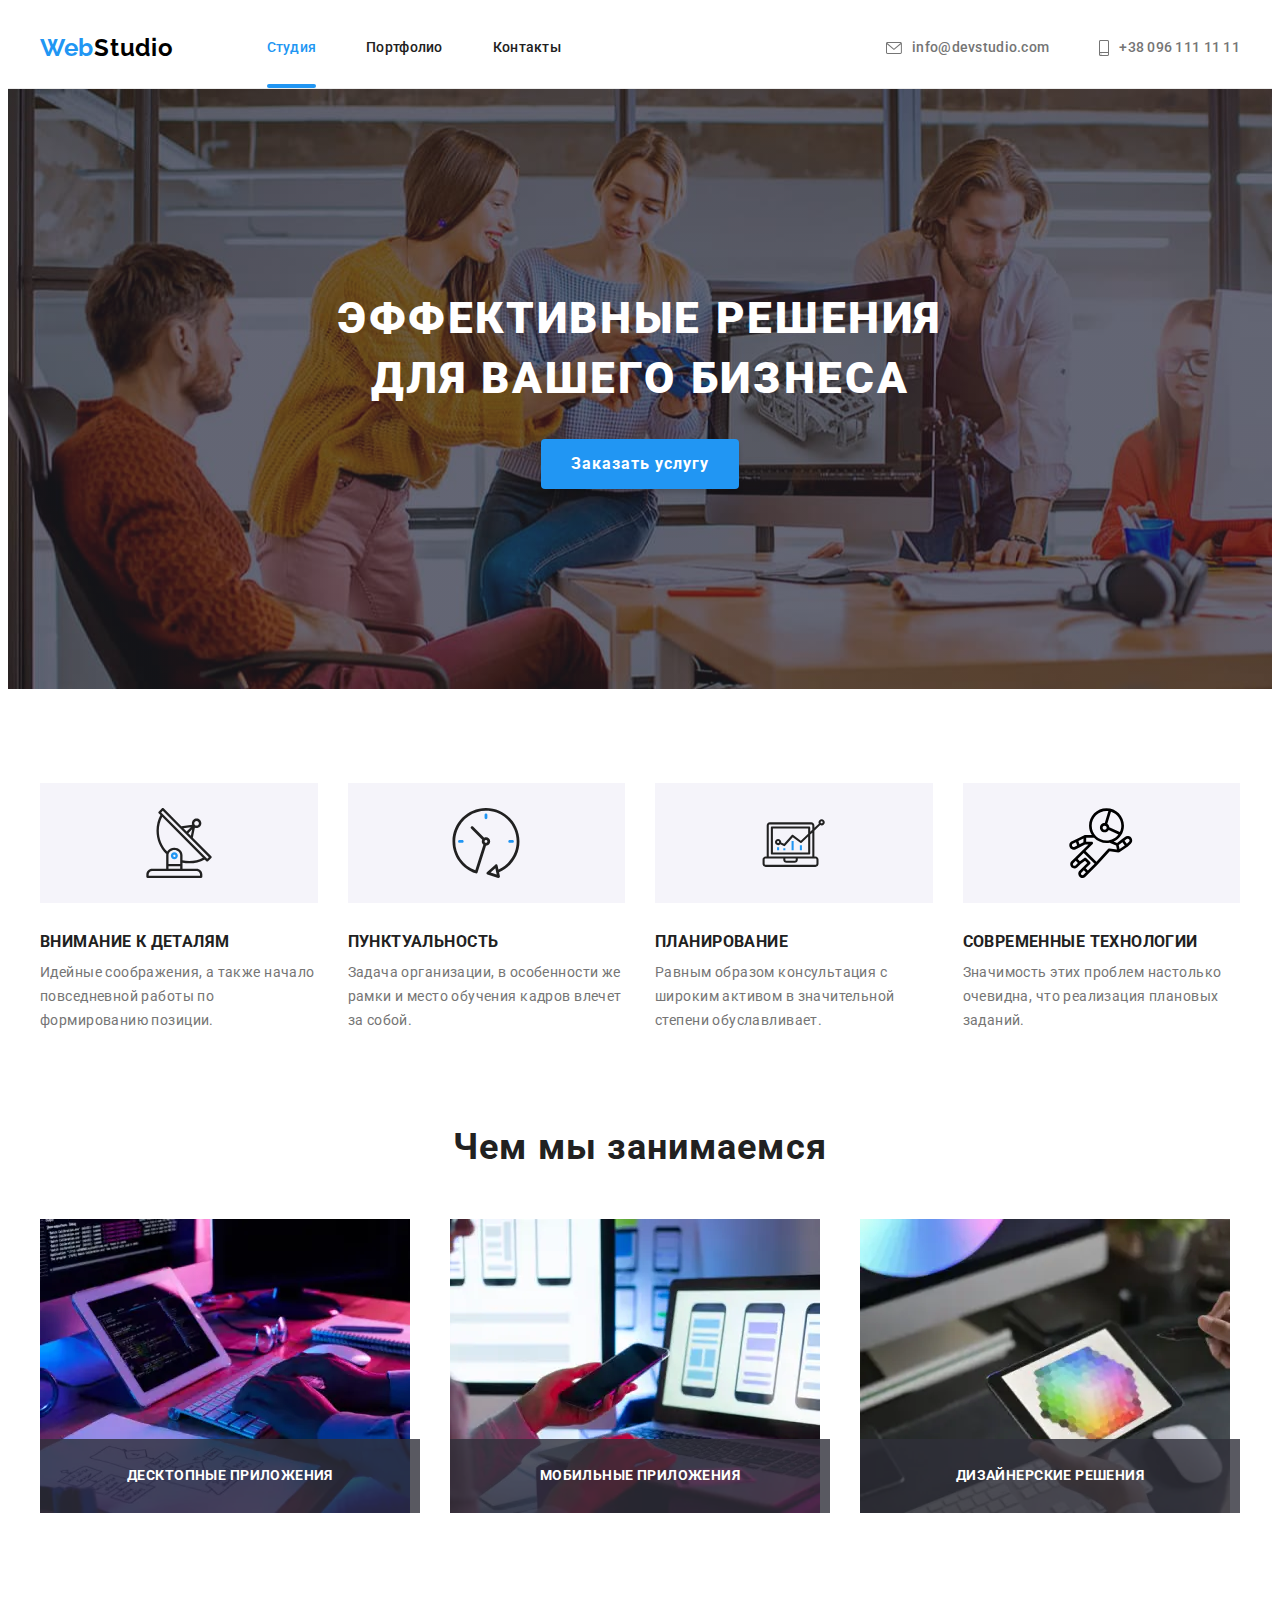
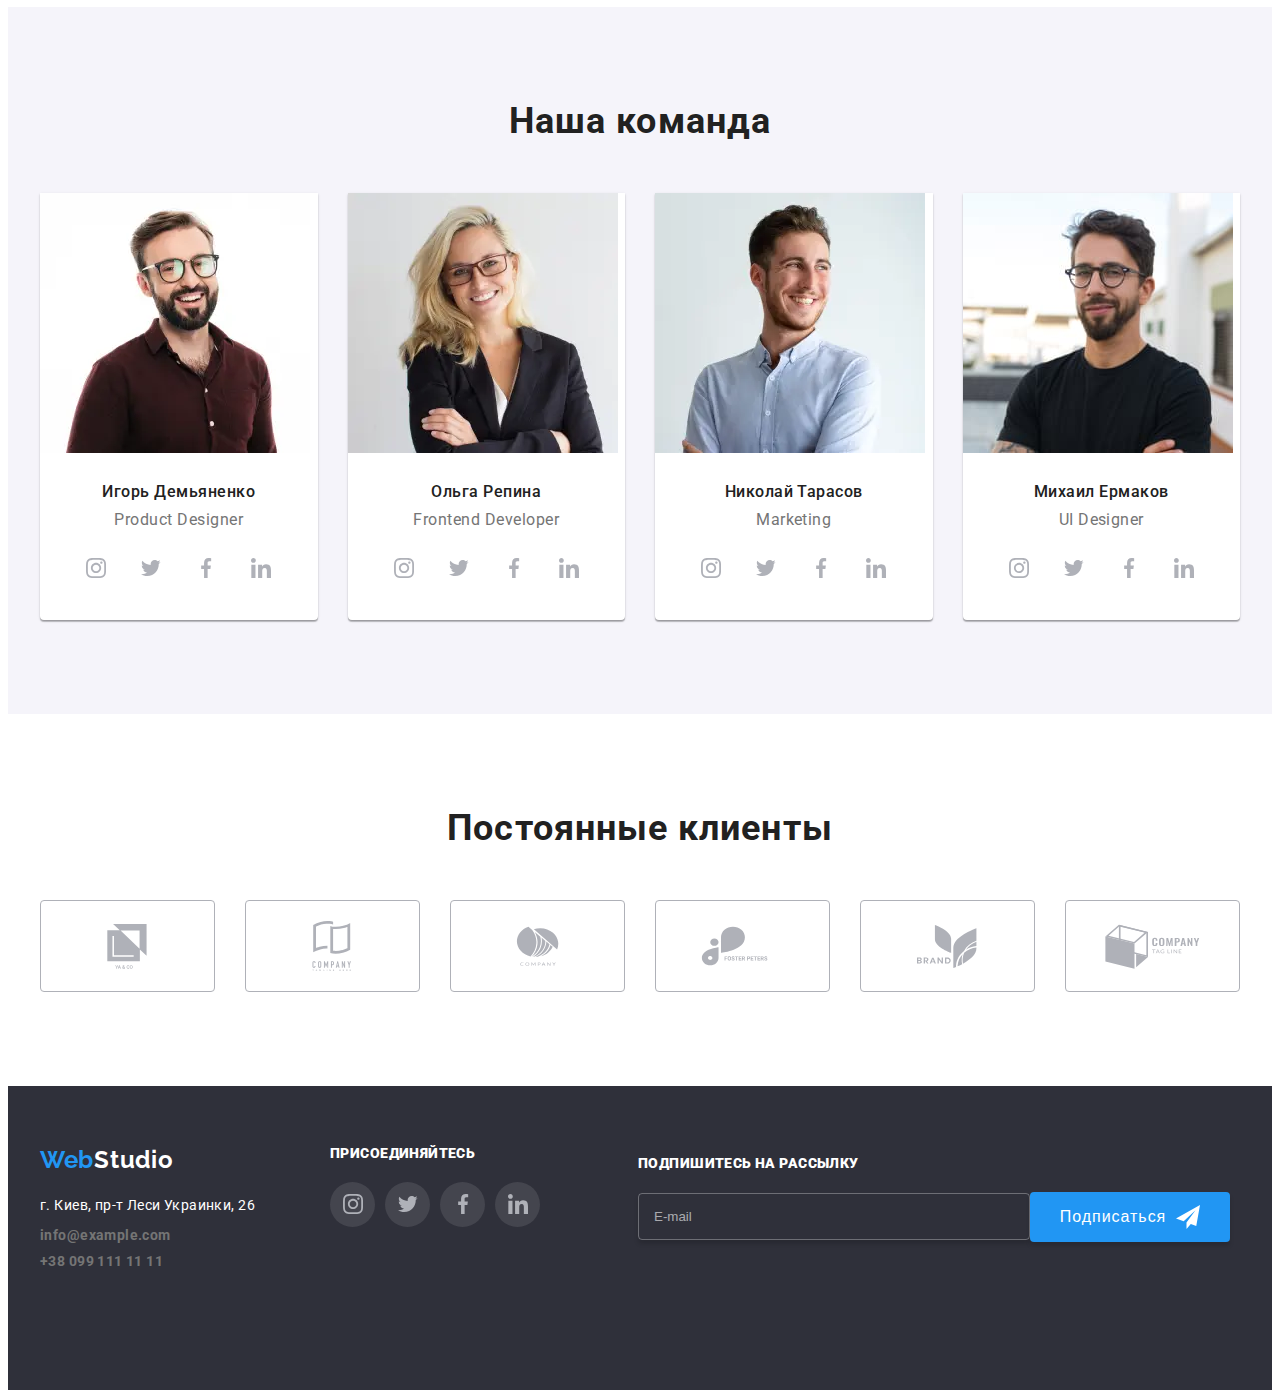
==== index.html @ 8f3d5929 "add burger" ====
<!DOCTYPE html>
<html lang="ru">
  <head>
    <meta charset="UTF-8" />
    <meta http-equiv="X-UA-Compatible" content="IE=edge" />
    <meta name="viewport" content="width=device-width, initial-scale=1.0" />
    <title>WebStudio</title>
    <link rel="preconnect" href="https://fonts.gstatic.com" />
    <link
      href="https://fonts.googleapis.com/css2?family=Raleway:wght@700&family=Roboto:wght@400;500;700;900&display=swap"
      rel="stylesheet"
    />
    <link
      rel="stylesheet"
      href="https://cdnjs.cloudflare.com/ajax/libs/modern-normalize/1.1.0/modern-normalize.min.css"
      integrity="sha512-wpPYUAdjBVSE4KJnH1VR1HeZfpl1ub8YT/NKx4PuQ5NmX2tKuGu6U/JRp5y+Y8XG2tV+wKQpNHVUX03MfMFn9Q=="
      crossorigin="anonymous"
      referrerpolicy="no-referrer"
    />
    <link rel="stylesheet" href="./css/main.min.css" />
  </head>

  <body>

    <!-- Header -->

    <header class="header">
      <div class="container nav">
        <nav class="nav">
          <a class="logo link" lang="en" href="./index.html"
            ><span class="half-logo">Web</span>Studio</a
          >
          <ul class="menu list">
            <li class="menu__item">
              <a class="menu__link menu__link-current link" href="">Студия</a>
            </li>
            <li class="menu__item">
              <a class="menu__link link" href="./portfolio.html">Портфолио</a>
            </li>
            <li class="menu__item">
              <a class="menu__link link" href="">Контакты</a>
            </li>
          </ul>
        </nav>


        <ul class="hookup list">
          <li class="hookup__item">
            <a class="hookup__link link" href="mailto:info@devstudio.com">
              <svg class="hookup__link-icon" width="16" height="12">
                <use href="./images/sprite.svg#icon-envelope"></use></svg
              >info@devstudio.com</a
            >
          </li>
          <li class="hookup__item">
            <a class="hookup__link link" href="tel:+380961111111">
              <svg class="hookup__link-icon" width="10" height="16">
                <use href="./images/sprite.svg#icon-phone"></use></svg
              >+38 096 111 11 11</a
            >
          </li>
        </ul>

        <!-- Mobile-menu -->

        <button type="button" class="burger-btn" data-menu-open>
          <svg class="burger-btn__icon" width="40" height="40">
              <use href="./images/sprite.svg#icon-menu-mobile"></use>
          </svg>
        </button>

      </div>

      <div class="mobile-menu" data-menu>

        <div class="container mobile-menu__container">
        <button type="button" class="close-btn mobile-menu__close-btn" data-menu-close>
          <svg class="close-btn__icon" width="40" height="40">
              <use href="./images/sprite.svg#icon-close-menu"></use>
          </svg>
        </button>

        <ul class="list menu-list ">
            <li class="menu-list__item">
              <a class="link menu-list__link menu-list__link-current  " href="./index.html">Студия</a>
            </li>
            <li class="menu-list__item">
              <a class="link menu-list__link " href="./portfolio.html">Портфолио</a>
            </li>
            <li class="menu-list__item">
              <a class="link menu-list__link " href="">Контакты</a>
            </li>
          </ul>

          <ul class="list hookup-list">
          <li class="hookup-list__item">
            <a class="link hookup-list__link" href="mailto:info@devstudio.com">
              info@devstudio.com</a>
          </li>
          <li class="hookup-list__item">
            <a class="link hookup-list__link-tel" href="tel:+380961111111">
              +38 096 111 11 11</a>
          </li>
        </ul>

        <ul class="list social-list ">
          <li class="social-list__item">
            <a class="link social-list__link" href="#">Instagram</a>
          </li>
          <li class="social-list__item">
            <a class="link social-list__link" href="#">Twitter</a>
          </li>
          <li class="social-list__item">
            <a class="link social-list__link" href="#">Facebook</a>
          </li>
          <li class="social-list__item">
          <a class="link social-list__link" href="#">LinkedIn</a>
        </li>
        </ul>


      </div>

      </div>
    </header>
    <main>
      <!-- Hero -->

      <section class="hero">
        <div class="container hero-container">
          <h1 class="hero__text">Эффективные решения для вашего бизнеса</h1>
          <button class="hero-button-text" type="button" data-modal-open>
            Заказать услугу
          </button>
        </div>
      </section>

      <!-- Specifics  -->

      <section class="specifics section">
        <div class="container">
          <h2 class="preference hidden">Наши преимущества</h2>
          <ul class="preference__list list">
            <li class="preference__item">
              <div class="preference__item-icon">
                <svg width="70" height="70">
                  <use href="./images/sprite.svg#icon-antenna"></use>
                </svg>
              </div>
              <h3 class="preference__title">Внимание к деталям</h3>
              <p class="preference__text">
                Идейные соображения, а также начало повседневной работы по
                формированию позиции.
              </p>
            </li>
            <li class="preference__item">
              <div class="preference__item-icon">
                <svg width="70" height="70">
                  <use href="./images/sprite.svg#icon-clock"></use>
                </svg>
              </div>
              <h3 class="preference__title">Пунктуальность</h3>
              <p class="preference__text">
                Задача организации, в особенности же рамки и место обучения
                кадров влечет за собой.
              </p>
            </li>
            <li class="preference__item">
              <div class="preference__item-icon">
                <svg width="70" height="70">
                  <use href="./images/sprite.svg#icon-diagram"></use>
                </svg>
              </div>
              <h3 class="preference__title">Планирование</h3>
              <p class="preference__text">
                Равным образом консультация с широким активом в значительной
                степени обуславливает.
              </p>
            </li>
            <li class="preference__item">
              <div class="preference__item-icon">
                <svg width="70" height="70">
                  <use href="./images/sprite.svg#icon-spaceman"></use>
                </svg>
              </div>
              <h3 class="preference__title">Современные технологии</h3>
              <p class="preference__text">
                Значимость этих проблем настолько очевидна, что реализация
                плановых заданий.
              </p>
            </li>
          </ul>
        </div>
      </section>

      <!-- Work -->

      <section class="work section">
        <div class="container">
          <h2 class="work__title">Чем мы занимаемся</h2>
          <ul class="work__item list">
            <li class="work__item-img">
              <picture>
                <source media="(min-width: 1200px)" srcset="./images/box1desktop.webp 1x, ./images/box1desktop@2x.webp 2x" type="image/webp">
                <source media="(min-width: 1200px)" srcset="./images/box1desktop.jpg 1x, ./images/box1desktop@2x.jpg 2x">
              <img
                src="./images/box1desktop.jpg"
                alt="Компьютер"
              />
            </picture>
              <p class="work__overlay">Десктопные приложения</p>
            </li>
            <li class="work__item-img">
              <picture>
              <source media="(min-width: 1200px)" srcset="./images/box2desktop.webp 1x, ./images/box2desktop@2x.webp 2x"
                type="image/webp">
              <source media="(min-width: 1200px)" srcset="./images/box2desktop.jpg 1x, ./images/box2desktop@2x.jpg 2x">
              <img
                src="./images/box2desktop.jpg"
                alt="Ноутбук и телефон"
              />
            </picture>
              <p class="work__overlay">Мобильные приложения</p>
            </li>
            <li class="work__item-img">
              <picture>
                <source media="(min-width: 1200px)" srcset="./images/box3desktop.webp 1x, ./images/box3desktop@2x.webp 2x"
                  type="image/webp">
                <source media="(min-width: 1200px)" srcset="./images/box3desktop.jpg 1x, ./images/box3desktop@2x.jpg 2x">
              <img
                src="./images/box3desktop.jpg"
                alt="Планшет"
              />
            </picture>
              <p class="work__overlay">Дизайнерские решения</p>
            </li>
          </ul>
        </div>
      </section>

      <!-- Team -->

      <section class="team section">
        <div class="container">
          <h2 class="team__title">Наша команда</h2>
          <ul class="team__item list">
            <li class="team__list">
              <picture>
                <source media="(min-width: 1200px)" srcset="./images/igor-desktop.webp 1x, ./images/igor-desktop@2x.webp 2x"
                  type="image/webp">
                <source media="(min-width: 1200px)" srcset="./images/igor-desktop.jpg 1x, ./images/igor-desktop@2x.jpg 2x">
                <source media="(min-width: 768px)" srcset="./images/igor-tablet.webp 1x, ./images/igor-tablet@2x.webp 2x"
                  type="image/webp">
                <source media="(min-width: 768px)" srcset="./images/igor-tablet.jpg 1x, ./images/igor-tablet@2x.jpg 2x">
                <source media="(min-width: 320px)" srcset="./images/igor-mobile.webp 1x, ./images/igor-mobile@2x.webp 2x"
                  type="image/webp">
                <source media="(min-width: 320px)" srcset="./images/igor-mobile.jpg 1x, ./images/igor-mobile@2x.jpg 2x">
              <img
                src="./images/igor-desktop.jpg"
                alt="Фото мужчины"
              />
            </picture>
              <div class="person">
                <h3 class="person__name">Игорь Демьяненко</h3>
                <p class="person__position" lang="en">Product Designer</p>
                <ul class="social__list list">
                  <li class="social__item">
                    <a class="social__link" href="">
                      <svg class="social__link-icon" width="20" height="20">
                        <use href="./images/sprite.svg#icon-instagram"></use>
                      </svg>
                    </a>
                  </li>
                  <li class="social__item">
                    <a class="social__link" href=""
                      ><svg class="social__link-icon" width="20" height="20">
                        <use href="./images/sprite.svg#icon-twitter"></use></svg
                    ></a>
                  </li>
                  <li class="social__item">
                    <a class="social__link" href=""
                      ><svg class="social__link-icon" width="20" height="20">
                        <use
                          href="./images/sprite.svg#icon-facebook"
                        ></use></svg
                    ></a>
                  </li>
                  <li class="social__item">
                    <a class="social__link" href=""
                      ><svg class="social__link-icon" width="20" height="20">
                        <use
                          href="./images/sprite.svg#icon-linkedin"
                        ></use></svg
                    ></a>
                  </li>
                </ul>
              </div>
            </li>
            <li class="team__list">
              <picture>
              <source media="(min-width: 1200px)" srcset="./images/olga-desktop.webp 1x, ./images/olga-desktop@2x.webp 2x"
                type="image/webp">
              <source media="(min-width: 1200px)" srcset="./images/olga-desktop.jpg 1x, ./images/olga-desktop@2x.jpg 2x">
              <source media="(min-width: 768px)" srcset="./images/olga-tablet.webp 1x, ./images/olga-tablet@2x.webp 2x"
                type="image/webp">
              <source media="(min-width: 768px)" srcset="./images/olga-tablet.jpg 1x, ./images/olga-tablet@2x.jpg 2x">
              <source media="(min-width: 320px)" srcset="./images/olga-mobile.webp 1x, ./images/olga-mobile@2x.webp 2x"
                type="image/webp">
              <source media="(min-width: 320px)" srcset="./images/olga-mobile.jpg 1x, ./images/olga-mobile@2x.jpg 2x">
              <img
                class="photo"
                src="./images/olga-desktop.jpg"
                alt="Фото женщины"
              />
            </picture>
              <div class="person">
                <h3 class="person__name">Ольга Репина</h3>
                <p class="person__position" lang="en">Frontend Developer</p>
                <ul class="social__list list">
                  <li class="social__item">
                    <a class="social__link" href="">
                      <svg class="social__link-icon" width="20" height="20">
                        <use href="./images/sprite.svg#icon-instagram"></use>
                      </svg>
                    </a>
                  </li>
                  <li class="social__item">
                    <a class="social__link" href=""
                      ><svg class="social__link-icon" width="20" height="20">
                        <use href="./images/sprite.svg#icon-twitter"></use></svg
                    ></a>
                  </li>
                  <li class="social__item">
                    <a class="social__link" href=""
                      ><svg class="social__link-icon" width="20" height="20">
                        <use
                          href="./images/sprite.svg#icon-facebook"
                        ></use></svg
                    ></a>
                  </li>
                  <li class="social__item">
                    <a class="social__link" href=""
                      ><svg class="social__link-icon" width="20" height="20">
                        <use
                          href="./images/sprite.svg#icon-linkedin"
                        ></use></svg
                    ></a>
                  </li>
                </ul>
              </div>
            </li>
            <li class="team__list">
              <picture>
                <source media="(min-width: 1200px)" srcset="./images/nikolay-desktop.webp 1x, ./images/nikolay-desktop@2x.webp 2x"
                  type="image/webp">
                <source media="(min-width: 1200px)" srcset="./images/nikolay-desktop.jpg 1x, ./images/nikolay-desktop@2x.jpg 2x">
                <source media="(min-width: 768px)" srcset="./images/nikolay-tablet.webp 1x, ./images/nikolay-tablet@2x.webp 2x"
                  type="image/webp">
                <source media="(min-width: 768px)" srcset="./images/nikolay-tablet.jpg 1x, ./images/nikolay-tablet@2x.jpg 2x">
                <source media="(min-width: 320px)" srcset="./images/nikolay-mobile.webp 1x, ./images/nikolay-mobile@2x.webp 2x"
                  type="image/webp">
                <source media="(min-width: 320px)" srcset="./images/nikolay-mobile.jpg 1x, ./images/nikolay-mobile@2x.jpg 2x">
              <img
                class="photo"
                src="./images/nikolay-desktop.jpg"
                alt="Фото мужчины"
              />
            </picture>
              <div class="person">
                <h3 class="person__name">Николай Тарасов</h3>
                <p class="person__position" lang="en">Marketing</p>
                <ul class="social__list list">
                  <li class="social__item">
                    <a class="social__link" href="">
                      <svg class="social__link-icon" width="20" height="20">
                        <use href="./images/sprite.svg#icon-instagram"></use>
                      </svg>
                    </a>
                  </li>
                  <li class="social__item">
                    <a class="social__link" href=""
                      ><svg class="social__link-icon" width="20" height="20">
                        <use href="./images/sprite.svg#icon-twitter"></use></svg
                    ></a>
                  </li>
                  <li class="social__item">
                    <a class="social__link" href=""
                      ><svg class="social__link-icon" width="20" height="20">
                        <use
                          href="./images/sprite.svg#icon-facebook"
                        ></use></svg
                    ></a>
                  </li>
                  <li class="social__item">
                    <a class="social__link" href=""
                      ><svg class="social__link-icon" width="20" height="20">
                        <use
                          href="./images/sprite.svg#icon-linkedin"
                        ></use></svg
                    ></a>
                  </li>
                </ul>
              </div>
            </li>
            <li class="team__list">
              <picture>
                <source media="(min-width: 1200px)" srcset="./images/mihail-desktop.jpg 1x, ./images/mihail-desktop@2x.jpg 2x">
                <source media="(min-width: 768px)" srcset="./images/mihail-tablet.webp 1x, ./images/mihail-tablet@2x.webp 2x"
                  type="image/webp">
                <source media="(min-width: 768px)" srcset="./images/mihail-tablet.jpg 1x, ./images/mihail-tablet@2x.jpg 2x">
                <source media="(min-width: 320px)" srcset="./images/mihail-mobile.webp 1x, ./images/mihail-mobile@2x.webp 2x"
                  type="image/webp">
                <source media="(min-width: 320px)" srcset="./images/mihail-mobile.jpg 1x, ./images/mihail-mobile@2x.jpg 2x">
              <img
                src="./images/mihail-desktop.jpg"
                alt="Фото мужчины"
              />
              </picture>
              <div class="person">
                <h3 class="person__name">Михаил Ермаков</h3>
                <p class="person__position" lang="en">UI Designer</p>
                <ul class="social__list list">
                  <li class="social__item">
                    <a class="social__link" href="">
                      <svg class="social__link-icon" width="20" height="20">
                        <use href="./images/sprite.svg#icon-instagram"></use>
                      </svg>
                    </a>
                  </li>
                  <li class="social__item">
                    <a class="social__link" href="">
                      <svg class="social__link-icon" width="20" height="20">
                        <use href="./images/sprite.svg#icon-twitter"></use></svg
                    ></a>
                  </li>
                  <li class="social__item">
                    <a class="social__link" href="">
                      <svg class="social__link-icon" width="20" height="20">
                        <use
                          href="./images/sprite.svg#icon-facebook"
                        ></use></svg
                    ></a>
                  </li>
                  <li class="social__item">
                    <a class="social__link" href="">
                      <svg class="social__link-icon" width="20" height="20">
                        <use
                          href="./images/sprite.svg#icon-linkedin"
                        ></use></svg
                    ></a>
                  </li>
                </ul>
              </div>
            </li>
          </ul>
        </div>
      </section>

      <!-- Company -->

      <section class="company section">
        <div class="container">
          <h2 class="company__title">Постоянные клиенты</h2>
          <ul class="company__list list">
            <li class="company__item">
              <a class="company__link" href="">
                <svg class="company__link-icon" width="40" height="45">
                  <use href="./images/sprite.svg#icon-company-yaco"></use>
                </svg>
              </a>
            </li>
            <li class="company__item">
              <a class="company__link" href="">
                <svg class="company__link-icon" width="40" height="50">
                  <use href="./images/sprite.svg#icon-company-tagline"></use>
                </svg>
              </a>
            </li>
            <li class="company__item">
              <a class="company__link" href="">
                <svg class="company__link-icon" width="45" height="40">
                  <use href="./images/sprite.svg#icon-company"></use>
                </svg>
              </a>
            </li>
            <li class="company__item">
              <a class="company__link" href="">
                <svg class="company__link-icon" width="85" height="40">
                  <use href="./images/sprite.svg#icon-company-foster"></use>
                </svg>
              </a>
            </li>
            <li class="company__item">
              <a class="company__link" href="">
                <svg class="company__link-icon" width="60" height="45">
                  <use href="./images/sprite.svg#icon-brand"></use>
                </svg>
              </a>
            </li>
            <li class="company__item">
              <a class="company__link" href="">
                <svg class="company__link-icon" width="95" height="45">
                  <use href="./images/sprite.svg#icon-company-tag"></use>
                </svg>
              </a>
            </li>
          </ul>
        </div>
      </section>
    </main>

    <!-- Footer -->

    <footer class="footer">
      <div class="container general">
        <div class="footer-wrapper">
        <div class="footer-container">
          <a class="logo footer-logo link" lang="en" href="./index.html"
            ><span class="half-logo">Web</span>Studio</a
          >
          <address class="address">
            <ul class="contacts list">
              <li class="contacts-item">
                <a
                  class="connect link"
                  href="https://goo.gl/maps/mreH3rbR9d4Kw75F6"
                  target="_blank"
                  rel="noopener noreferrer"
                  >г. Киев, пр-т Леси Украинки, 26</a
                >
              </li>
              <li class="contacts-item">
                <a class="hookup-footer link" href="mailto:info@example.com"
                  >info@example.com</a
                >
              </li>
              <li class="contacts-item">
                <a class="hookup-footer link" href="tel:+380991111111"
                  >+38 099 111 11 11</a
                >
              </li>
            </ul>
          </address>
        </div>
        <div class="footer-container">
          <h2 class="footer-title"><strong>присоединяйтесь</strong></h2>
          <ul class="social__list list">
            <li class="social__item">
              <a class="social__link footer__link" href=""
                ><svg class="footer__link-icon" width="20" height="20">
                  <use href="./images/sprite.svg#icon-instagram"></use></svg
              ></a>
            </li>
            <li class="social__item">
              <a class="social__link footer__link" href=""
                ><svg class="footer__link-icon" width="20" height="20">
                  <use href="./images/sprite.svg#icon-twitter"></use></svg
              ></a>
            </li>
            <li class="social__item">
              <a class="social__link footer__link" href=""
                ><svg class="footer__link-icon" width="20" height="20">
                  <use href="./images/sprite.svg#icon-facebook"></use></svg
              ></a>
            </li>
            <li class="social__item">
              <a class="social__link footer__link" href=""
                ><svg class="footer__link-icon" width="20" height="20">
                  <use href="./images/sprite.svg#icon-linkedin"></use></svg
              ></a>
            </li>
          </ul>
        </div>
      </div>
        <!-- /* Subscription form */ -->

        <div class="subscription">
          <b class="subscription-footer">Подпишитесь на рассылку</b>
          <form>
            <div class="container-subscription">
              <input
                class="subscription-email"
                type="email"
                name="email"
                placeholder="E-mail"
                required
              />
              <button class="subscription-btn" type="submit">
                Подписаться
                <svg class="subscription-icon" width="24" height="24">
                  <use href="./images/sprite.svg#icon-send"></use>
                </svg>
              </button>
            </div>
          </form>
        </div>
      </div>
    </footer>

    <!-- Backdrop -->
    <div class="backdrop is-hidden" data-modal>
      <div class="modal">
        <button class="modal-btn" type="button" data-modal-close>
          <svg width="11" height="11">
            <use href="./images/sprite.svg#icon-vector"></use>
          </svg>
        </button>

        <form class="modal-form">
          <b class="modal-form-head">Оставьте свои данные, мы вам перезвоним</b>
          <label class="modal-form-field"
            >Имя
            <span class="modal-input-wrapper">
              <input
                class="modal-form-input"
                type="text"
                name="user-name"
                minlength="2"
                pattern="[a-zA-Zа-яёА-ЯЁ]+"
                title="Використовуйте лише букви /Use just letter"
                required />
              <svg class="modal-icon" width="18" height="18">
                <use href="./images/sprite.svg#icon-person-black"></use></svg
            ></span>
          </label>

          <label class="modal-form-field"
            >Телефон
            <span class="modal-input-wrapper">
              <input
                class="modal-form-input"
                type="tel"
                name="user-phone"
                pattern="[0-9]{3}-[0-9]{3}-[0-9]{2}-[0-9]{2}"
                title="093-111-11-11"
                required />
              <svg class="modal-icon" width="18" height="18">
                <use href="./images/sprite.svg#icon-phone-black"></use></svg
            ></span>
          </label>

          <label class="modal-form-field"
            >Почта
            <span class="modal-input-wrapper">
              <input
                class="modal-form-input"
                type="email"
                name="user-email"
                required />
              <svg class="modal-icon" width="18" height="18">
                <use href="./images/sprite.svg#icon-email-black"></use></svg
            ></span>
          </label>

          <label class="modal-form-field"
            >Комментарий
            <textarea
              class="modal-form-message"
              name="user-comment"
              placeholder="Введите текст"
            ></textarea>
          </label>

          <input
            class="modal-form-checkbox-input hidden"
            type="checkbox"
            name="user-check"
            id="policy"
          />

          <label for="policy" class="modal-form-checkbox"
            >Соглашаюсь с рассылкой и принимаю &nbsp;
            <a class="link modal-form-contract" href="">Условия договора</a>
          </label>

          <button class="modal-form-btn" type="submit">Отправить</button>
        </form>
      </div>
    </div>

    <script src="./js/menu.js"></script>
    <script src="./js/modal.js"></script>
  </body>
</html>
---- css/main.min.css ----
:root{--accent-color: #2196f3;--secondary-color: #212121;--title-color: #ffffff;--hero-color: #2f303a;--text-color: #757575;--team-section-color: #f5f4fa;--half-logo-color: #000000;--border-color: #eeeeee;--line-color: #ececec;--icon-color: #afb1b8;--hover-btn: #188ce8}.hidden{position:absolute;width:1px;height:1px;margin:-1px;padding:0;overflow:hidden;border:0;clip:rect(0 0 0 0)}body{font-family:'Roboto', sans-serif;font-style:normal;font-weight:700;font-size:14px;line-height:1.14;letter-spacing:0.03em}h1,h2,h3,h4,h5,h6,p{margin-top:0;margin-bottom:0}ul,ol{margin-top:0;margin-bottom:0;padding-left:0}img{display:block;max-width:100%;height:auto}.link{text-decoration:none}.list{list-style:none}.section{padding-top:94px;padding-bottom:94px}.container{margin:0 auto;padding-left:15px;padding-right:15px}@media screen and (min-width: 480px){.container{width:450px}}@media screen and (min-width: 768px){.container{width:738px}}@media screen and (min-width: 1200px){.container{width:1200px}}.work__title,.team__title,.company__title{font-size:36px;line-height:1.16;letter-spacing:.03em;margin-bottom:30px;text-align:center;color:var(--secondary-color)}@media screen and (min-width: 1200px){.work__title,.team__title,.company__title{margin-bottom:50px}}.logo,.half-logo{font-size:26px;line-height:1.19;letter-spacing:.03em;font-family:'Raleway', sans-serif;color:var(--half-logo-color)}@media screen and (min-width: 1200px){.logo,.half-logo{font-size:24px;line-height:1.17;letter-spacing:.03em}}@media screen and (max-width: 767px){.logo{padding-top:15px;padding-bottom:15px}}@media screen and (min-width: 768px){.logo{margin-right:88px}}@media screen and (min-width: 1200px){.logo{margin-right:93px}}.half-logo{color:var(--accent-color)}.footer-logo{margin-right:0;color:var(--title-color)}.social__list{display:flex;justify-content:center}.social__link{transition-property:background-color, fill;transition-duration:250ms;transition-timing-function:cubic-bezier(0.4, 0, 0.2, 1);display:flex;height:45px;width:45px;justify-content:center;align-items:center;border-radius:50%;background-color:var(--title-color);fill:var(--icon-color)}.social__link:hover,.social__link:focus{background-color:var(--accent-color);fill:var(--title-color)}.social__item:not(:last-child){margin-right:10px}.footer__link{background-color:rgba(255,255,255,0.1)}.footer__link:hover,.footer__link:focus{background-color:var(--accent-color);fill:var(--title-color)}.footer__icon{fill:var(--title-color)}.header{background-color:var(--title-color);border-bottom:1px solid var(--line-color)}.nav{display:flex;align-items:center}@media screen and (max-width: 768px){.nav{justify-content:space-between}}.menu{display:none}@media screen and (min-width: 768px){.menu{display:flex;align-items:center}}.menu__item{position:relative}.menu__item:not(:last-child){margin-right:50px}.hookup{display:none}@media screen and (min-width: 768px){.hookup{display:block;align-items:center;margin-left:auto}}@media screen and (min-width: 1200px){.hookup{display:flex;flex-direction:row;align-items:center;margin-left:auto}}.hookup__item:not(:first-child){margin-top:10px}@media screen and (min-width: 1200px){.hookup__item:not(:first-child){margin-left:50px;margin-top:0px}}.menu__link{padding-top:32px;padding-bottom:32px}.menu__link,.hookup__link{transition-property:color, fill;transition-duration:250ms;transition-timing-function:cubic-bezier(0.4, 0, 0.2, 1);display:flex;align-items:center;font-size:12px;line-height:1.16;letter-spacing:.02em;font-weight:500;color:var(--secondary-color)}@media screen and (min-width: 1200px){.menu__link,.hookup__link{font-size:14px;line-height:1.14;letter-spacing:.02em;padding-top:32px;padding-bottom:32px}}.hookup__link{font-style:normal;color:var(--text-color);fill:var(--text-color)}.hookup__link:hover,.hookup__link:focus{color:var(--accent-color);fill:var(--accent-color)}.menu__link:hover,.menu__link:focus{color:var(--accent-color);fill:var(--accent-color)}.hookup__link-icon{display:flex;font-style:inherit;margin-right:10px}.menu__link-current{color:var(--accent-color)}.menu__link-current::after{content:' ';position:absolute;left:0;bottom:0;display:block;width:100%;height:4px;border-radius:2px;background-color:var(--accent-color)}.burger-btn,.close-btn{cursor:pointer;border:none;padding:0;line-height:0;background:transparent}.burger-btn:hover,.burger-btn:focus,.close-btn:hover,.close-btn:focus{fill:var(--accent-color)}@media screen and (min-width: 768px){.burger-btn,.close-btn{display:none}}.mobile-menu{position:fixed;z-index:10;top:0;left:0;width:100vw;height:100vh;background-color:var(--title-color);box-shadow:0px 4px 4px rgba(0,0,0,0.25)}@media screen and (min-width: 768px){.mobile-menu{display:none}}.mobile-menu{opacity:0;visibility:hidden;pointer-events:none}.mobile-menu.is-open{opacity:1;visibility:visible;pointer-events:auto}.mobile-menu__container{position:absolute;width:100%;padding-top:48px;padding-left:40px}.mobile-menu__close-btn{position:absolute;right:15px;top:10px}.menu-list{margin-bottom:302px}.menu-list__item:not(:first-child),.hookup-list__item:not(:first-child){margin-top:32px}.menu-list__link{font-size:40px;line-height:47px;letter-spacing:.02em;font-weight:500;color:var(--secondary-color)}.menu-list__link-current{color:var(--accent-color)}.hookup-list{margin-bottom:64px}.hookup-list__link{font-size:34px;line-height:40px;letter-spacing:.02em;font-weight:500;color:var(--accent-color)}.hookup-list__link-tel{font-size:24px;line-height:28px;letter-spacing:.02em;font-weight:500;color:var(--text-color)}.social-list{display:flex;align-items:center}.social-list__item:not(:first-child){padding-left:10px;border-left:1px solid rgba(33,33,33,0.2)}.social-list__item:not(:last-child){padding-right:10px}.social-list__link{font-size:18px;line-height:22px;letter-spacing:.02em;font-weight:500;color:var(--accent-color)}.hero{padding-top:118px;padding-bottom:118px;text-align:center;background-size:cover;background-position:0 0;background-repeat:no-repeat;background-color:var(--hero-color);background-image:linear-gradient(rgba(47,48,58,0.4), rgba(47,48,58,0.4)),url("../images/hero-mobile.jpg")}@media screen and (min-width: 768px){.hero{background-image:linear-gradient(rgba(47,48,58,0.4), rgba(47,48,58,0.4)),url("../images/hero-tablet.jpg")}}@media screen and (min-width: 1200px){.hero{padding-top:200px;padding-bottom:200px;background-image:linear-gradient(rgba(47,48,58,0.4), rgba(47,48,58,0.4)),url("../images/hero-desktop.jpg")}}@media screen and (min-width: 768px){.hero-container{width:390px}}@media screen and (min-width: 1200px){.hero-container{width:700px}}.hero__text{margin-bottom:30px;font-size:26px;line-height:1.62;letter-spacing:.06em;font-weight:900;text-transform:uppercase;color:var(--title-color)}@media screen and (min-width: 1200px){.hero__text{font-size:44px;line-height:1.36;letter-spacing:.06em}}.hero-button-text{align-items:center;text-align:center;padding:10px 30px;border:none;background:transparent;font-family:inherit;cursor:pointer;font-size:16px;line-height:1.87;letter-spacing:.06em;font-weight:700;box-shadow:0px 4px 4px rgba(0,0,0,0.15);border-radius:4px;color:var(--title-color);background:var(--accent-color)}.hero-button-text:hover,.hero-button-text:focus{background:var(--hover-btn)}.specifics{padding-bottom:94px}@media screen and (min-width: 768px){.preference__list{display:flex;flex-wrap:wrap;margin-top:-30px;margin-left:-30px}}@media screen and (min-width: 768px){.preference__item{margin-top:30px;margin-left:30px;flex-basis:calc((100% - 2 * 30px) / 2)}}@media screen and (min-width: 1200px){.preference__item{flex-basis:calc((100% - 4 * 30px) / 4)}}@media screen and (max-width: 767px){.preference__item:not(first-child){margin-top:30px}}.preference__item-icon{display:flex;width:100%;justify-content:center;align-items:center;height:120px;margin-bottom:30px;align-items:center;background:var(--team-section-color)}.preference__title{display:flex;justify-content:center;align-items:center;margin-bottom:10px;text-transform:uppercase;color:var(--secondary-color)}@media screen and (min-width: 768px){.preference__title{display:block}}.preference__text{font-weight:400;line-height:1.71;color:var(--text-color)}.work{padding-top:0}@media screen and (max-width: 1200px){.work{display:none}}.work__item{display:flex;flex-wrap:wrap;margin-top:-30px;margin-left:-30px}.work__item-img{margin-top:30px;margin-left:30px;position:relative;flex-basis:calc((100% - 3 * 30px) / 3)}.work__overlay{position:absolute;left:0;bottom:0;display:flex;justify-content:center;align-items:center;width:100%;height:25%;text-transform:uppercase;color:var(--title-color);background-color:rgba(47,48,58,0.8)}.team{background:var(--team-section-color)}@media screen and (min-width: 768px){.team__item{display:flex;flex-wrap:wrap;margin-top:-30px;margin-left:-30px}}.team__list{background:var(--title-color);box-shadow:0px 1px 3px rgba(0,0,0,0.12),0px 1px 1px rgba(0,0,0,0.14),0px 2px 1px rgba(0,0,0,0.2);border-radius:0px 0px 4px 4px}@media screen and (min-width: 768px){.team__list{margin-top:30px;margin-left:30px;flex-basis:calc((100% - 2 * 30px) / 2)}}@media screen and (min-width: 1200px){.team__list{flex-basis:calc((100% - 4 * 30px) / 4)}}@media screen and (max-width: 768px){.team__list:not(:first-child){margin-top:30px}}.person{padding:30px 30px}.person__name{margin-bottom:10px}.person__name,.person__position{text-align:center;font-weight:500;font-size:16px;line-height:1.18;letter-spacing:.03em;color:var(--secondary-color)}.person__position{margin-bottom:15px;font-weight:400;color:var(--text-color)}.company__list{display:flex;flex-wrap:wrap;margin-top:-30px;margin-left:-30px}.company__item{margin-top:30px;margin-left:30px;flex-basis:calc((100% - 2 * 30px) / 2)}@media screen and (min-width: 768px){.company__item{flex-basis:calc((100% - 3 * 30px) / 3)}}@media screen and (min-width: 1200px){.company__item{flex-basis:calc((100% - 6 * 30px) / 6)}}.company__link{max-width:100%;height:90px;transition-property:fill, border;transition-duration:250ms;transition-timing-function:cubic-bezier(0.4, 0, 0.2, 1);display:flex;justify-content:center;align-items:center;cursor:pointer;border-radius:4px;fill:var(--icon-color);border:1px solid var(--icon-color)}.company__link:hover,.company__link:focus{fill:var(--accent-color);border:1px solid var(--accent-color)}.footer{padding-top:60px;padding-bottom:60px;background:var(--hero-color);margin-left:auto;margin-right:auto}@media screen and (min-width: 768px){.footer-wrapper{display:flex;justify-content:space-between}}@media screen and (min-width: 1200px){.footer-container:not(:first-child){margin-left:75px}}.footer-container{display:block;justify-content:center;align-items:center}@media screen and (min-width: 1200px){.general{display:flex;align-items:baseline}}.footer-title{margin-bottom:20px;font-size:14px;text-transform:uppercase;color:var(--title-color)}@media screen and (max-width: 1200px){.social__list{margin-bottom:100px}}@media screen and (max-width: 768px){.social__list{margin-bottom:60px}}@media screen and (min-width: 1200px){.subscription{margin-left:98px}}.subscription-footer{display:block;margin-bottom:20px;text-transform:uppercase;color:var(--title-color)}@media screen and (min-width: 1200px){.container-subscription{display:flex;justify-content:center;align-items:center}}.subscription-email{width:100%;padding:15px;margin-right:10px;background-color:transparent;border:1px solid rgba(255,255,255,0.3);border-radius:4px;box-shadow:0px 4px 4px rgba(0,0,0,0.15);color:var(--title-color)}.subscription-email::placeholder{color:rgba(255,255,255,0.6)}@media screen and (max-width: 1200px){.subscription-email{margin-bottom:20px}}@media screen and (min-width: 768px){.subscription-email{width:450px;display:block;margin-right:auto;margin-left:auto}}@media screen and (min-width: 1200px){.subscription-email{width:360px}}.subscription-btn{display:flex;justify-content:center;align-items:center;border:none;cursor:pointer;text-align:center;padding:10px 25px;font-size:16px;line-height:1.87;letter-spacing:.06em;width:200px;height:50px;color:var(--title-color);background-color:var(--accent-color);box-shadow:0px 4px 4px rgba(0,0,0,0.15);border-radius:4px}@media screen and (max-width: 1200px){.subscription-btn{margin:0 auto}}.subscription-icon{margin-left:10px}@media screen and (max-width: 768px){.footer-logo,.connect,.hookup-footer,.footer-title,.social__item{display:flex;justify-content:center}}@media screen and (max-width: 1200px){.subscription-footer{display:flex;justify-content:center}}.address{margin-top:20px;margin-bottom:60px;font-style:inherit}.contacts-item:not(:first-child){margin-top:10px}.connect{transition-property:var(--hero-color);transition-duration:250ms;transition-timing-function:cubic-bezier(0.4, 0, 0.2, 1);font-size:14px;line-height:1.71;letter-spacing:.03em;font-style:normal;font-weight:400;color:var(--title-color)}.connect:hover,.connect:focus{color:var(--accent-color)}.hookup-footer{transition-property:var(--hero-color);transition-duration:250ms;transition-timing-function:cubic-bezier(0.4, 0, 0.2, 1);font-style:normal;color:var(--text-color)}.hookup-footer:hover,.hookup-footer:focus{color:var(--accent-color)}.filter-item{display:flex;justify-content:flex-start;flex-wrap:wrap;margin-bottom:40px}.filter-item :not(:last-child){margin-right:8px}@media screen and (min-width: 768px){.filter-item{justify-content:center;margin-bottom:40px}}@media screen and (min-width: 1200px){.filter-item{margin-bottom:50px}}.filter-list{justify-content:center}@media screen and (max-width: 768px){.filter-list:nth-child(-n+3){margin-bottom:15px}}.filter-btn.current{background-color:var(--accent-color);color:var(--title-color)}.filter-btn{transition-property:color, background-color, box-shadow;transition-duration:250ms;transition-timing-function:cubic-bezier(0.4, 0, 0.2, 1);padding:6px 22px;background:var(--team-section-color);border-radius:4px;border:none;font-family:inherit;font-size:16px;line-height:1.62;letter-spacing:.03em;text-align:left;font-weight:500;cursor:pointer;color:var(--secondary-color)}.filter-btn:hover,.filter-btn:focus{color:var(--title-color);background-color:var(--accent-color);box-shadow:0 4px 4px 0px rgba(0,0,0,0.25)}@media screen and (min-width: 768px){.client{display:flex;flex-wrap:wrap;margin-top:-30px;margin-left:-30px}}.client-name{padding:20px 24px;border-right:1px solid var(--border-color);border-bottom:1px solid var(--border-color);border-left:1px solid var(--border-color)}.client-item{transition-property:transform, transform;transition-duration:250ms;transition-timing-function:cubic-bezier(0.4, 0, 0.2, 1)}.client-item:hover,.client-item:hover .client-overlay{transform:translateY(0%);box-shadow:0 4px 4px 0px rgba(0,0,0,0.25)}@media screen and (min-width: 768px){.client-item{margin-top:30px;margin-left:30px;flex-basis:calc((100% - 2 * 30px) / 2)}}@media screen and (min-width: 1200px){.client-item{margin-top:30px;margin-left:30px;flex-basis:calc((100% - 3 * 30px) / 3)}}@media screen and (max-width: 768px){.client-item:not(first-child){margin-top:30px}}.client-title{font-size:18px;line-height:2;letter-spacing:.06em;margin-bottom:4px;color:var(--secondary-color)}.client-text{font-size:16px;line-height:1.87;letter-spacing:.03em;font-weight:400;color:var(--text-color)}.client-link{transition-property:box-shadow;transition-duration:250ms;transition-timing-function:cubic-bezier(0.4, 0, 0.2, 1);display:block}.client-link:hover,.client-link:focus,.client-link:hover .client-overlay,.client-link:focus .client-overlay{transform:translateY(0%);box-shadow:0 4px 4px 0px rgba(0,0,0,0.25)}.client-overlay-wrapper{position:relative;overflow:hidden}.client-overlay{transition-property:transform, box-shadow;transition-duration:250ms;transition-timing-function:cubic-bezier(0.4, 0, 0.2, 1);transform:translateY(100%);position:absolute;top:0;left:0;width:100%;height:100%;overflow:auto;font-size:18px;line-height:1.56;letter-spacing:.03em;padding:60px 25px;font-weight:400;background-color:rgba(33,150,243,0.9);color:var(--title-color)}.backdrop{transition-property:opacity, visibility, pointer-events;transition-duration:250ms;transition-timing-function:cubic-bezier(0.4, 0, 0.2, 1);position:fixed;top:0;left:0;width:100vw;height:100vh;background-color:rgba(0,0,0,0.2)}.backdrop.is-hidden .modal{transform:translate(-50%, -50%) scale(0.3)}.modal{position:absolute;transform:translate(-50%, -50%) scale(1);transition-duration:250ms;transition-timing-function:cubic-bezier(0.4, 0, 0.2, 1);top:50%;left:50%;width:530px;height:580px;padding:40px;background-color:var(--title-color);box-shadow:0px 1px 3px rgba(0,0,0,0.12),0px 1px 1px rgba(0,0,0,0.14),0px 2px 1px rgba(0,0,0,0.2);border-radius:4px}.modal-btn{position:absolute;cursor:pointer;padding:7px;top:8px;right:8px;width:30px;height:30px;border-radius:50%;background-color:var(--title-color);border:1px solid rgba(0,0,0,0.1);transition:fill 250ms cubic-bezier(0.4, 0, 0.2, 1)}.modal-btn:hover,.modal-btn:focus{fill:var(--accent-color)}.is-hidden{opacity:0;visibility:hidden;pointer-events:none}.modal-form{display:flex;flex-direction:column}.modal-form-head{font-size:20px;line-height:1.15;letter-spacing:.03em;text-align:center;margin-bottom:10px}.modal-form-field{font-size:12px;line-height:1.16;letter-spacing:.01em;cursor:pointer;font-weight:400;margin-bottom:10px;color:var(--text-color)}.modal-input-wrapper{position:relative;display:block;margin-top:5px}.modal-form-input{cursor:pointer;padding:10px 10px 10px 40px;width:100%;height:40px;border-radius:4px;border:1px solid rgba(33,33,33,0.2);transition-property:fill, border;transition-duration:250ms;transition-timing-function:cubic-bezier(0.4, 0, 0.2, 1)}.modal-form-input:focus{outline:none;border-radius:4px;border:1px solid var(--accent-color)}.modal-icon{position:absolute;top:50%;left:10px;transform:translateY(-50%);transition:fill 250ms cubic-bezier(0.4, 0, 0.2, 1)}.modal-form-input:focus+.modal-icon{fill:var(--accent-color)}.modal-form-message{width:100%;height:120px;resize:none;padding:10px 15px;margin-top:5px;margin-bottom:10px;border-radius:4px;border:1px solid rgba(33,33,33,0.2);transition:border 250ms cubic-bezier(0.4, 0, 0.2, 1)}.modal-form-message::placeholder{color:rgba(117,117,117,0.5)}.modal-form-message:focus{outline:none;border-radius:4px;border:1px solid var(--accent-color)}.modal-form-checkbox{display:flex;justify-content:center;align-items:center;font-weight:400;line-height:1.71px;margin-bottom:30px;border-radius:4px;color:var(--text-color)}.modal-form-checkbox::before{content:"";margin-right:10px;display:block;height:16px;width:17px;border:2px solid var(--secondary-color);cursor:pointer;border-radius:4px}.modal-form-checkbox-input:checked+.modal-form-checkbox::before{background-image:url("../images/icon-check.svg");border:transparent;outline:none;border-radius:4px}.modal-form-checkbox-input:focus+.modal-form-checkbox::before{outline:2px solid var(--secondary-color);border-radius:4px}.modal-form-contract{font-weight:400;line-height:1.71;border-bottom:1px solid var(--accent-color);padding:0;color:var(--accent-color)}.modal-form-btn{font-size:16px;line-height:1.87;letter-spacing:.06em;border:none;cursor:pointer;padding:10px 55px;align-self:center;color:var(--title-color);background:var(--accent-color);box-shadow:0px 4px 4px rgba(0,0,0,0.15);border-radius:4px;transition:background 250ms cubic-bezier(0.4, 0, 0.2, 1)}.modal-form-btn:hover,.modal-form-btn:focus{background:var(--hover-btn);box-shadow:0px 4px 4px rgba(0,0,0,0.15)}
/*# sourceMappingURL=main.min.css.map */
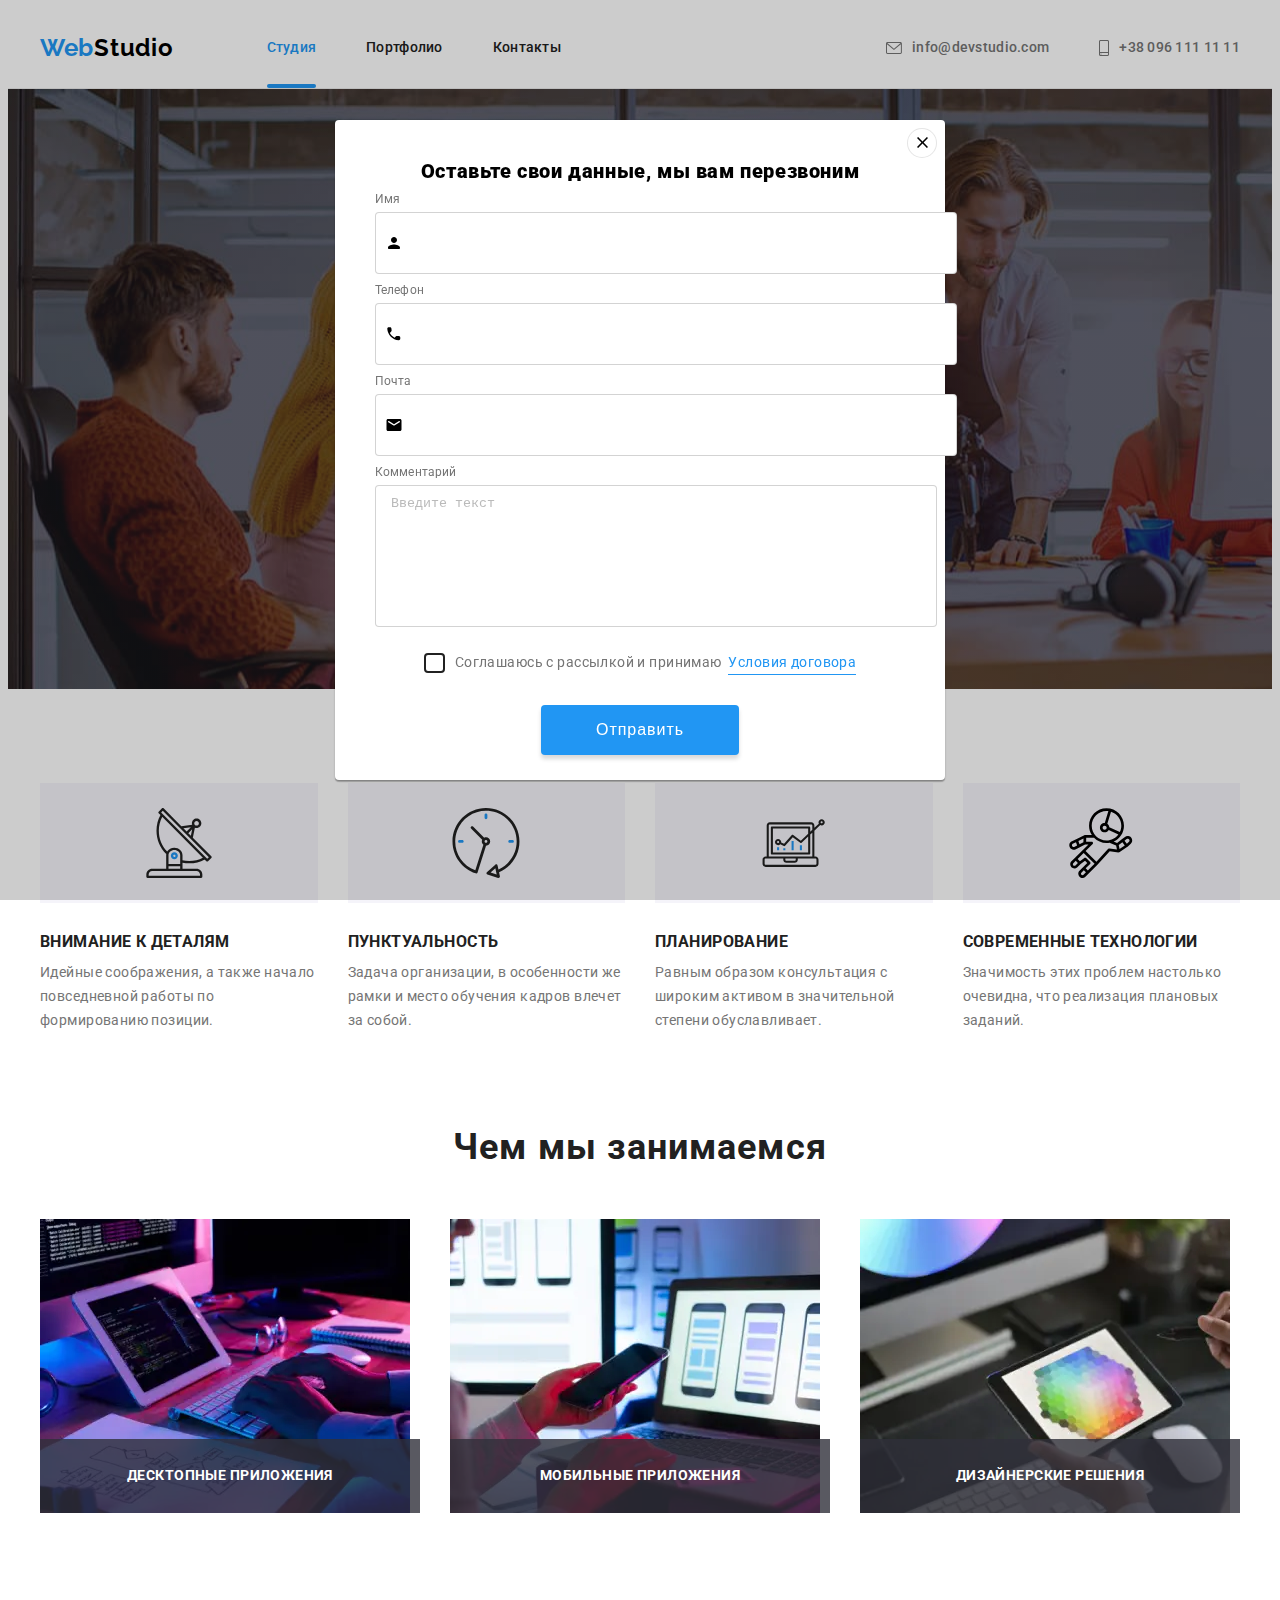
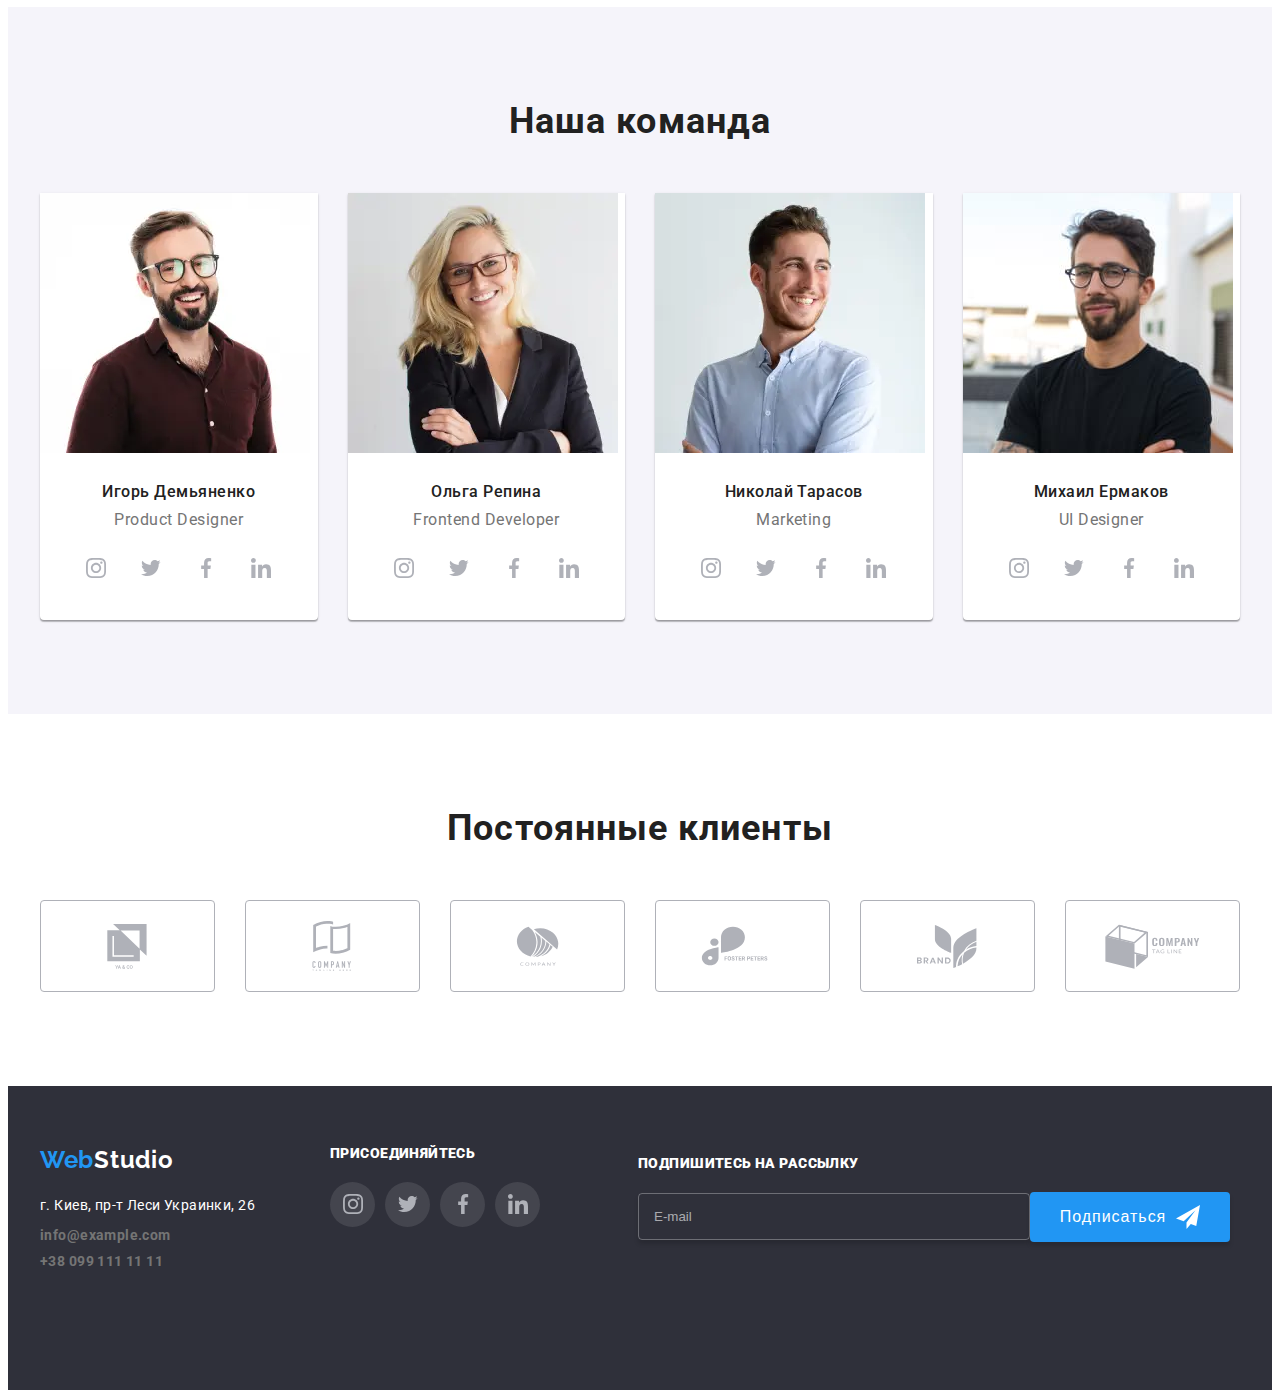
==== commit 36a383ac: "modal" ====
--- a/index.html
+++ b/index.html
@@ -598,7 +598,7 @@
     </footer>
 
     <!-- Backdrop -->
-    <div class="backdrop is-hidden" data-modal>
+    <div class="backdrop is-hidde" data-modal>
       <div class="modal">
         <button class="modal-btn" type="button" data-modal-close>
           <svg width="11" height="11">
--- a/css/main.min.css
+++ b/css/main.min.css
@@ -1,2 +1,2 @@
-:root{--accent-color: #2196f3;--secondary-color: #212121;--title-color: #ffffff;--hero-color: #2f303a;--text-color: #757575;--team-section-color: #f5f4fa;--half-logo-color: #000000;--border-color: #eeeeee;--line-color: #ececec;--icon-color: #afb1b8;--hover-btn: #188ce8}.hidden{position:absolute;width:1px;height:1px;margin:-1px;padding:0;overflow:hidden;border:0;clip:rect(0 0 0 0)}body{font-family:'Roboto', sans-serif;font-style:normal;font-weight:700;font-size:14px;line-height:1.14;letter-spacing:0.03em}h1,h2,h3,h4,h5,h6,p{margin-top:0;margin-bottom:0}ul,ol{margin-top:0;margin-bottom:0;padding-left:0}img{display:block;max-width:100%;height:auto}.link{text-decoration:none}.list{list-style:none}.section{padding-top:94px;padding-bottom:94px}.container{margin:0 auto;padding-left:15px;padding-right:15px}@media screen and (min-width: 480px){.container{width:450px}}@media screen and (min-width: 768px){.container{width:738px}}@media screen and (min-width: 1200px){.container{width:1200px}}.work__title,.team__title,.company__title{font-size:36px;line-height:1.16;letter-spacing:.03em;margin-bottom:30px;text-align:center;color:var(--secondary-color)}@media screen and (min-width: 1200px){.work__title,.team__title,.company__title{margin-bottom:50px}}.logo,.half-logo{font-size:26px;line-height:1.19;letter-spacing:.03em;font-family:'Raleway', sans-serif;color:var(--half-logo-color)}@media screen and (min-width: 1200px){.logo,.half-logo{font-size:24px;line-height:1.17;letter-spacing:.03em}}@media screen and (max-width: 767px){.logo{padding-top:15px;padding-bottom:15px}}@media screen and (min-width: 768px){.logo{margin-right:88px}}@media screen and (min-width: 1200px){.logo{margin-right:93px}}.half-logo{color:var(--accent-color)}.footer-logo{margin-right:0;color:var(--title-color)}.social__list{display:flex;justify-content:center}.social__link{transition-property:background-color, fill;transition-duration:250ms;transition-timing-function:cubic-bezier(0.4, 0, 0.2, 1);display:flex;height:45px;width:45px;justify-content:center;align-items:center;border-radius:50%;background-color:var(--title-color);fill:var(--icon-color)}.social__link:hover,.social__link:focus{background-color:var(--accent-color);fill:var(--title-color)}.social__item:not(:last-child){margin-right:10px}.footer__link{background-color:rgba(255,255,255,0.1)}.footer__link:hover,.footer__link:focus{background-color:var(--accent-color);fill:var(--title-color)}.footer__icon{fill:var(--title-color)}.header{background-color:var(--title-color);border-bottom:1px solid var(--line-color)}.nav{display:flex;align-items:center}@media screen and (max-width: 768px){.nav{justify-content:space-between}}.menu{display:none}@media screen and (min-width: 768px){.menu{display:flex;align-items:center}}.menu__item{position:relative}.menu__item:not(:last-child){margin-right:50px}.hookup{display:none}@media screen and (min-width: 768px){.hookup{display:block;align-items:center;margin-left:auto}}@media screen and (min-width: 1200px){.hookup{display:flex;flex-direction:row;align-items:center;margin-left:auto}}.hookup__item:not(:first-child){margin-top:10px}@media screen and (min-width: 1200px){.hookup__item:not(:first-child){margin-left:50px;margin-top:0px}}.menu__link{padding-top:32px;padding-bottom:32px}.menu__link,.hookup__link{transition-property:color, fill;transition-duration:250ms;transition-timing-function:cubic-bezier(0.4, 0, 0.2, 1);display:flex;align-items:center;font-size:12px;line-height:1.16;letter-spacing:.02em;font-weight:500;color:var(--secondary-color)}@media screen and (min-width: 1200px){.menu__link,.hookup__link{font-size:14px;line-height:1.14;letter-spacing:.02em;padding-top:32px;padding-bottom:32px}}.hookup__link{font-style:normal;color:var(--text-color);fill:var(--text-color)}.hookup__link:hover,.hookup__link:focus{color:var(--accent-color);fill:var(--accent-color)}.menu__link:hover,.menu__link:focus{color:var(--accent-color);fill:var(--accent-color)}.hookup__link-icon{display:flex;font-style:inherit;margin-right:10px}.menu__link-current{color:var(--accent-color)}.menu__link-current::after{content:' ';position:absolute;left:0;bottom:0;display:block;width:100%;height:4px;border-radius:2px;background-color:var(--accent-color)}.burger-btn,.close-btn{cursor:pointer;border:none;padding:0;line-height:0;background:transparent}.burger-btn:hover,.burger-btn:focus,.close-btn:hover,.close-btn:focus{fill:var(--accent-color)}@media screen and (min-width: 768px){.burger-btn,.close-btn{display:none}}.mobile-menu{position:fixed;z-index:10;top:0;left:0;width:100vw;height:100vh;background-color:var(--title-color);box-shadow:0px 4px 4px rgba(0,0,0,0.25)}@media screen and (min-width: 768px){.mobile-menu{display:none}}.mobile-menu{opacity:0;visibility:hidden;pointer-events:none}.mobile-menu.is-open{opacity:1;visibility:visible;pointer-events:auto}.mobile-menu__container{position:absolute;width:100%;padding-top:48px;padding-left:40px}.mobile-menu__close-btn{position:absolute;right:15px;top:10px}.menu-list{margin-bottom:302px}.menu-list__item:not(:first-child),.hookup-list__item:not(:first-child){margin-top:32px}.menu-list__link{font-size:40px;line-height:47px;letter-spacing:.02em;font-weight:500;color:var(--secondary-color)}.menu-list__link-current{color:var(--accent-color)}.hookup-list{margin-bottom:64px}.hookup-list__link{font-size:34px;line-height:40px;letter-spacing:.02em;font-weight:500;color:var(--accent-color)}.hookup-list__link-tel{font-size:24px;line-height:28px;letter-spacing:.02em;font-weight:500;color:var(--text-color)}.social-list{display:flex;align-items:center}.social-list__item:not(:first-child){padding-left:10px;border-left:1px solid rgba(33,33,33,0.2)}.social-list__item:not(:last-child){padding-right:10px}.social-list__link{font-size:18px;line-height:22px;letter-spacing:.02em;font-weight:500;color:var(--accent-color)}.hero{padding-top:118px;padding-bottom:118px;text-align:center;background-size:cover;background-position:0 0;background-repeat:no-repeat;background-color:var(--hero-color);background-image:linear-gradient(rgba(47,48,58,0.4), rgba(47,48,58,0.4)),url("../images/hero-mobile.jpg")}@media screen and (min-width: 768px){.hero{background-image:linear-gradient(rgba(47,48,58,0.4), rgba(47,48,58,0.4)),url("../images/hero-tablet.jpg")}}@media screen and (min-width: 1200px){.hero{padding-top:200px;padding-bottom:200px;background-image:linear-gradient(rgba(47,48,58,0.4), rgba(47,48,58,0.4)),url("../images/hero-desktop.jpg")}}@media screen and (min-width: 768px){.hero-container{width:390px}}@media screen and (min-width: 1200px){.hero-container{width:700px}}.hero__text{margin-bottom:30px;font-size:26px;line-height:1.62;letter-spacing:.06em;font-weight:900;text-transform:uppercase;color:var(--title-color)}@media screen and (min-width: 1200px){.hero__text{font-size:44px;line-height:1.36;letter-spacing:.06em}}.hero-button-text{align-items:center;text-align:center;padding:10px 30px;border:none;background:transparent;font-family:inherit;cursor:pointer;font-size:16px;line-height:1.87;letter-spacing:.06em;font-weight:700;box-shadow:0px 4px 4px rgba(0,0,0,0.15);border-radius:4px;color:var(--title-color);background:var(--accent-color)}.hero-button-text:hover,.hero-button-text:focus{background:var(--hover-btn)}.specifics{padding-bottom:94px}@media screen and (min-width: 768px){.preference__list{display:flex;flex-wrap:wrap;margin-top:-30px;margin-left:-30px}}@media screen and (min-width: 768px){.preference__item{margin-top:30px;margin-left:30px;flex-basis:calc((100% - 2 * 30px) / 2)}}@media screen and (min-width: 1200px){.preference__item{flex-basis:calc((100% - 4 * 30px) / 4)}}@media screen and (max-width: 767px){.preference__item:not(first-child){margin-top:30px}}.preference__item-icon{display:flex;width:100%;justify-content:center;align-items:center;height:120px;margin-bottom:30px;align-items:center;background:var(--team-section-color)}.preference__title{display:flex;justify-content:center;align-items:center;margin-bottom:10px;text-transform:uppercase;color:var(--secondary-color)}@media screen and (min-width: 768px){.preference__title{display:block}}.preference__text{font-weight:400;line-height:1.71;color:var(--text-color)}.work{padding-top:0}@media screen and (max-width: 1200px){.work{display:none}}.work__item{display:flex;flex-wrap:wrap;margin-top:-30px;margin-left:-30px}.work__item-img{margin-top:30px;margin-left:30px;position:relative;flex-basis:calc((100% - 3 * 30px) / 3)}.work__overlay{position:absolute;left:0;bottom:0;display:flex;justify-content:center;align-items:center;width:100%;height:25%;text-transform:uppercase;color:var(--title-color);background-color:rgba(47,48,58,0.8)}.team{background:var(--team-section-color)}@media screen and (min-width: 768px){.team__item{display:flex;flex-wrap:wrap;margin-top:-30px;margin-left:-30px}}.team__list{background:var(--title-color);box-shadow:0px 1px 3px rgba(0,0,0,0.12),0px 1px 1px rgba(0,0,0,0.14),0px 2px 1px rgba(0,0,0,0.2);border-radius:0px 0px 4px 4px}@media screen and (min-width: 768px){.team__list{margin-top:30px;margin-left:30px;flex-basis:calc((100% - 2 * 30px) / 2)}}@media screen and (min-width: 1200px){.team__list{flex-basis:calc((100% - 4 * 30px) / 4)}}@media screen and (max-width: 768px){.team__list:not(:first-child){margin-top:30px}}.person{padding:30px 30px}.person__name{margin-bottom:10px}.person__name,.person__position{text-align:center;font-weight:500;font-size:16px;line-height:1.18;letter-spacing:.03em;color:var(--secondary-color)}.person__position{margin-bottom:15px;font-weight:400;color:var(--text-color)}.company__list{display:flex;flex-wrap:wrap;margin-top:-30px;margin-left:-30px}.company__item{margin-top:30px;margin-left:30px;flex-basis:calc((100% - 2 * 30px) / 2)}@media screen and (min-width: 768px){.company__item{flex-basis:calc((100% - 3 * 30px) / 3)}}@media screen and (min-width: 1200px){.company__item{flex-basis:calc((100% - 6 * 30px) / 6)}}.company__link{max-width:100%;height:90px;transition-property:fill, border;transition-duration:250ms;transition-timing-function:cubic-bezier(0.4, 0, 0.2, 1);display:flex;justify-content:center;align-items:center;cursor:pointer;border-radius:4px;fill:var(--icon-color);border:1px solid var(--icon-color)}.company__link:hover,.company__link:focus{fill:var(--accent-color);border:1px solid var(--accent-color)}.footer{padding-top:60px;padding-bottom:60px;background:var(--hero-color);margin-left:auto;margin-right:auto}@media screen and (min-width: 768px){.footer-wrapper{display:flex;justify-content:space-between}}@media screen and (min-width: 1200px){.footer-container:not(:first-child){margin-left:75px}}.footer-container{display:block;justify-content:center;align-items:center}@media screen and (min-width: 1200px){.general{display:flex;align-items:baseline}}.footer-title{margin-bottom:20px;font-size:14px;text-transform:uppercase;color:var(--title-color)}@media screen and (max-width: 1200px){.social__list{margin-bottom:100px}}@media screen and (max-width: 768px){.social__list{margin-bottom:60px}}@media screen and (min-width: 1200px){.subscription{margin-left:98px}}.subscription-footer{display:block;margin-bottom:20px;text-transform:uppercase;color:var(--title-color)}@media screen and (min-width: 1200px){.container-subscription{display:flex;justify-content:center;align-items:center}}.subscription-email{width:100%;padding:15px;margin-right:10px;background-color:transparent;border:1px solid rgba(255,255,255,0.3);border-radius:4px;box-shadow:0px 4px 4px rgba(0,0,0,0.15);color:var(--title-color)}.subscription-email::placeholder{color:rgba(255,255,255,0.6)}@media screen and (max-width: 1200px){.subscription-email{margin-bottom:20px}}@media screen and (min-width: 768px){.subscription-email{width:450px;display:block;margin-right:auto;margin-left:auto}}@media screen and (min-width: 1200px){.subscription-email{width:360px}}.subscription-btn{display:flex;justify-content:center;align-items:center;border:none;cursor:pointer;text-align:center;padding:10px 25px;font-size:16px;line-height:1.87;letter-spacing:.06em;width:200px;height:50px;color:var(--title-color);background-color:var(--accent-color);box-shadow:0px 4px 4px rgba(0,0,0,0.15);border-radius:4px}@media screen and (max-width: 1200px){.subscription-btn{margin:0 auto}}.subscription-icon{margin-left:10px}@media screen and (max-width: 768px){.footer-logo,.connect,.hookup-footer,.footer-title,.social__item{display:flex;justify-content:center}}@media screen and (max-width: 1200px){.subscription-footer{display:flex;justify-content:center}}.address{margin-top:20px;margin-bottom:60px;font-style:inherit}.contacts-item:not(:first-child){margin-top:10px}.connect{transition-property:var(--hero-color);transition-duration:250ms;transition-timing-function:cubic-bezier(0.4, 0, 0.2, 1);font-size:14px;line-height:1.71;letter-spacing:.03em;font-style:normal;font-weight:400;color:var(--title-color)}.connect:hover,.connect:focus{color:var(--accent-color)}.hookup-footer{transition-property:var(--hero-color);transition-duration:250ms;transition-timing-function:cubic-bezier(0.4, 0, 0.2, 1);font-style:normal;color:var(--text-color)}.hookup-footer:hover,.hookup-footer:focus{color:var(--accent-color)}.filter-item{display:flex;justify-content:flex-start;flex-wrap:wrap;margin-bottom:40px}.filter-item :not(:last-child){margin-right:8px}@media screen and (min-width: 768px){.filter-item{justify-content:center;margin-bottom:40px}}@media screen and (min-width: 1200px){.filter-item{margin-bottom:50px}}.filter-list{justify-content:center}@media screen and (max-width: 768px){.filter-list:nth-child(-n+3){margin-bottom:15px}}.filter-btn.current{background-color:var(--accent-color);color:var(--title-color)}.filter-btn{transition-property:color, background-color, box-shadow;transition-duration:250ms;transition-timing-function:cubic-bezier(0.4, 0, 0.2, 1);padding:6px 22px;background:var(--team-section-color);border-radius:4px;border:none;font-family:inherit;font-size:16px;line-height:1.62;letter-spacing:.03em;text-align:left;font-weight:500;cursor:pointer;color:var(--secondary-color)}.filter-btn:hover,.filter-btn:focus{color:var(--title-color);background-color:var(--accent-color);box-shadow:0 4px 4px 0px rgba(0,0,0,0.25)}@media screen and (min-width: 768px){.client{display:flex;flex-wrap:wrap;margin-top:-30px;margin-left:-30px}}.client-name{padding:20px 24px;border-right:1px solid var(--border-color);border-bottom:1px solid var(--border-color);border-left:1px solid var(--border-color)}.client-item{transition-property:transform, transform;transition-duration:250ms;transition-timing-function:cubic-bezier(0.4, 0, 0.2, 1)}.client-item:hover,.client-item:hover .client-overlay{transform:translateY(0%);box-shadow:0 4px 4px 0px rgba(0,0,0,0.25)}@media screen and (min-width: 768px){.client-item{margin-top:30px;margin-left:30px;flex-basis:calc((100% - 2 * 30px) / 2)}}@media screen and (min-width: 1200px){.client-item{margin-top:30px;margin-left:30px;flex-basis:calc((100% - 3 * 30px) / 3)}}@media screen and (max-width: 768px){.client-item:not(first-child){margin-top:30px}}.client-title{font-size:18px;line-height:2;letter-spacing:.06em;margin-bottom:4px;color:var(--secondary-color)}.client-text{font-size:16px;line-height:1.87;letter-spacing:.03em;font-weight:400;color:var(--text-color)}.client-link{transition-property:box-shadow;transition-duration:250ms;transition-timing-function:cubic-bezier(0.4, 0, 0.2, 1);display:block}.client-link:hover,.client-link:focus,.client-link:hover .client-overlay,.client-link:focus .client-overlay{transform:translateY(0%);box-shadow:0 4px 4px 0px rgba(0,0,0,0.25)}.client-overlay-wrapper{position:relative;overflow:hidden}.client-overlay{transition-property:transform, box-shadow;transition-duration:250ms;transition-timing-function:cubic-bezier(0.4, 0, 0.2, 1);transform:translateY(100%);position:absolute;top:0;left:0;width:100%;height:100%;overflow:auto;font-size:18px;line-height:1.56;letter-spacing:.03em;padding:60px 25px;font-weight:400;background-color:rgba(33,150,243,0.9);color:var(--title-color)}.backdrop{transition-property:opacity, visibility, pointer-events;transition-duration:250ms;transition-timing-function:cubic-bezier(0.4, 0, 0.2, 1);position:fixed;top:0;left:0;width:100vw;height:100vh;background-color:rgba(0,0,0,0.2)}.backdrop.is-hidden .modal{transform:translate(-50%, -50%) scale(0.3)}.modal{position:absolute;transform:translate(-50%, -50%) scale(1);transition-duration:250ms;transition-timing-function:cubic-bezier(0.4, 0, 0.2, 1);top:50%;left:50%;width:530px;height:580px;padding:40px;background-color:var(--title-color);box-shadow:0px 1px 3px rgba(0,0,0,0.12),0px 1px 1px rgba(0,0,0,0.14),0px 2px 1px rgba(0,0,0,0.2);border-radius:4px}.modal-btn{position:absolute;cursor:pointer;padding:7px;top:8px;right:8px;width:30px;height:30px;border-radius:50%;background-color:var(--title-color);border:1px solid rgba(0,0,0,0.1);transition:fill 250ms cubic-bezier(0.4, 0, 0.2, 1)}.modal-btn:hover,.modal-btn:focus{fill:var(--accent-color)}.is-hidden{opacity:0;visibility:hidden;pointer-events:none}.modal-form{display:flex;flex-direction:column}.modal-form-head{font-size:20px;line-height:1.15;letter-spacing:.03em;text-align:center;margin-bottom:10px}.modal-form-field{font-size:12px;line-height:1.16;letter-spacing:.01em;cursor:pointer;font-weight:400;margin-bottom:10px;color:var(--text-color)}.modal-input-wrapper{position:relative;display:block;margin-top:5px}.modal-form-input{cursor:pointer;padding:10px 10px 10px 40px;width:100%;height:40px;border-radius:4px;border:1px solid rgba(33,33,33,0.2);transition-property:fill, border;transition-duration:250ms;transition-timing-function:cubic-bezier(0.4, 0, 0.2, 1)}.modal-form-input:focus{outline:none;border-radius:4px;border:1px solid var(--accent-color)}.modal-icon{position:absolute;top:50%;left:10px;transform:translateY(-50%);transition:fill 250ms cubic-bezier(0.4, 0, 0.2, 1)}.modal-form-input:focus+.modal-icon{fill:var(--accent-color)}.modal-form-message{width:100%;height:120px;resize:none;padding:10px 15px;margin-top:5px;margin-bottom:10px;border-radius:4px;border:1px solid rgba(33,33,33,0.2);transition:border 250ms cubic-bezier(0.4, 0, 0.2, 1)}.modal-form-message::placeholder{color:rgba(117,117,117,0.5)}.modal-form-message:focus{outline:none;border-radius:4px;border:1px solid var(--accent-color)}.modal-form-checkbox{display:flex;justify-content:center;align-items:center;font-weight:400;line-height:1.71px;margin-bottom:30px;border-radius:4px;color:var(--text-color)}.modal-form-checkbox::before{content:"";margin-right:10px;display:block;height:16px;width:17px;border:2px solid var(--secondary-color);cursor:pointer;border-radius:4px}.modal-form-checkbox-input:checked+.modal-form-checkbox::before{background-image:url("../images/icon-check.svg");border:transparent;outline:none;border-radius:4px}.modal-form-checkbox-input:focus+.modal-form-checkbox::before{outline:2px solid var(--secondary-color);border-radius:4px}.modal-form-contract{font-weight:400;line-height:1.71;border-bottom:1px solid var(--accent-color);padding:0;color:var(--accent-color)}.modal-form-btn{font-size:16px;line-height:1.87;letter-spacing:.06em;border:none;cursor:pointer;padding:10px 55px;align-self:center;color:var(--title-color);background:var(--accent-color);box-shadow:0px 4px 4px rgba(0,0,0,0.15);border-radius:4px;transition:background 250ms cubic-bezier(0.4, 0, 0.2, 1)}.modal-form-btn:hover,.modal-form-btn:focus{background:var(--hover-btn);box-shadow:0px 4px 4px rgba(0,0,0,0.15)}
+:root{--accent-color: #2196f3;--secondary-color: #212121;--title-color: #ffffff;--hero-color: #2f303a;--text-color: #757575;--team-section-color: #f5f4fa;--half-logo-color: #000000;--border-color: #eeeeee;--line-color: #ececec;--icon-color: #afb1b8;--hover-btn: #188ce8}.hidden{position:absolute;width:1px;height:1px;margin:-1px;padding:0;overflow:hidden;border:0;clip:rect(0 0 0 0)}body{font-family:'Roboto', sans-serif;font-style:normal;font-weight:700;font-size:14px;line-height:1.14;letter-spacing:0.03em}h1,h2,h3,h4,h5,h6,p{margin-top:0;margin-bottom:0}ul,ol{margin-top:0;margin-bottom:0;padding-left:0}img{display:block;max-width:100%;height:auto}.link{text-decoration:none}.list{list-style:none}.section{padding-top:60px;padding-bottom:60px}@media screen and (min-width: 1200px){.section{padding-top:94px;padding-bottom:94px}}.container{margin:0 auto;padding-left:15px;padding-right:15px}@media screen and (min-width: 480px){.container{width:450px}}@media screen and (min-width: 768px){.container{width:738px}}@media screen and (min-width: 1200px){.container{width:1200px}}.work__title,.team__title,.company__title{font-size:36px;line-height:1.16;letter-spacing:.03em;margin-bottom:30px;text-align:center;color:var(--secondary-color)}@media screen and (min-width: 1200px){.work__title,.team__title,.company__title{margin-bottom:50px}}.logo,.half-logo{font-size:26px;line-height:1.19;letter-spacing:.03em;font-family:'Raleway', sans-serif;color:var(--half-logo-color)}@media screen and (min-width: 1200px){.logo,.half-logo{font-size:24px;line-height:1.17;letter-spacing:.03em}}@media screen and (max-width: 767px){.logo{padding-top:15px;padding-bottom:15px}}@media screen and (min-width: 768px){.logo{margin-right:88px}}@media screen and (min-width: 1200px){.logo{margin-right:93px}}.half-logo{color:var(--accent-color)}.footer-logo{margin-right:0;color:var(--title-color)}.social__list{display:flex;justify-content:center}.social__link{transition-property:background-color, fill;transition-duration:250ms;transition-timing-function:cubic-bezier(0.4, 0, 0.2, 1);display:flex;height:45px;width:45px;justify-content:center;align-items:center;border-radius:50%;background-color:var(--title-color);fill:var(--icon-color)}.social__link:hover,.social__link:focus{background-color:var(--accent-color);fill:var(--title-color)}.social__item:not(:last-child){margin-right:10px}.footer__link{background-color:rgba(255,255,255,0.1)}.footer__link:hover,.footer__link:focus{background-color:var(--accent-color);fill:var(--title-color)}.footer__icon{fill:var(--title-color)}.header{background-color:var(--title-color);border-bottom:1px solid var(--line-color)}.nav{display:flex;align-items:center}@media screen and (max-width: 768px){.nav{justify-content:space-between}}.menu{display:none}@media screen and (min-width: 768px){.menu{display:flex;align-items:center}}.menu__item{position:relative}.menu__item:not(:last-child){margin-right:50px}.hookup{display:none}@media screen and (min-width: 768px){.hookup{display:block;align-items:center;margin-left:auto}}@media screen and (min-width: 1200px){.hookup{display:flex;flex-direction:row;align-items:center;margin-left:auto}}.hookup__item:not(:first-child){margin-top:10px}@media screen and (min-width: 1200px){.hookup__item:not(:first-child){margin-left:50px;margin-top:0px}}.menu__link{padding-top:32px;padding-bottom:32px}.menu__link,.hookup__link{transition-property:color, fill;transition-duration:250ms;transition-timing-function:cubic-bezier(0.4, 0, 0.2, 1);display:flex;align-items:center;font-size:12px;line-height:1.16;letter-spacing:.02em;font-weight:500;color:var(--secondary-color)}@media screen and (min-width: 1200px){.menu__link,.hookup__link{font-size:14px;line-height:1.14;letter-spacing:.02em;padding-top:32px;padding-bottom:32px}}.hookup__link{font-style:normal;color:var(--text-color);fill:var(--text-color)}.hookup__link:hover,.hookup__link:focus{color:var(--accent-color);fill:var(--accent-color)}.menu__link:hover,.menu__link:focus{color:var(--accent-color);fill:var(--accent-color)}.hookup__link-icon{display:flex;font-style:inherit;margin-right:10px}.menu__link-current{color:var(--accent-color)}.menu__link-current::after{content:' ';position:absolute;left:0;bottom:0;display:block;width:100%;height:4px;border-radius:2px;background-color:var(--accent-color)}.burger-btn,.close-btn{cursor:pointer;border:none;padding:0;line-height:0;background:transparent}.burger-btn:hover,.burger-btn:focus,.close-btn:hover,.close-btn:focus{fill:var(--accent-color)}@media screen and (min-width: 768px){.burger-btn,.close-btn{display:none}}.mobile-menu{position:fixed;z-index:10;top:0;left:0;width:100vw;height:100vh;background-color:var(--title-color);box-shadow:0px 4px 4px rgba(0,0,0,0.25)}@media screen and (min-width: 768px){.mobile-menu{display:none}}.mobile-menu{opacity:0;visibility:hidden;pointer-events:none}.mobile-menu.is-open{opacity:1;visibility:visible;pointer-events:auto}.mobile-menu__container{position:absolute;width:100%;padding-top:48px;padding-left:40px}.mobile-menu__close-btn{position:absolute;right:15px;top:10px}.menu-list{margin-bottom:302px}.menu-list__item:not(:first-child),.hookup-list__item:not(:first-child){margin-top:32px}.menu-list__link{font-size:40px;line-height:47px;letter-spacing:.02em;font-weight:500;color:var(--secondary-color)}.menu-list__link-current{color:var(--accent-color)}.hookup-list{margin-bottom:64px}.hookup-list__link{font-size:34px;line-height:40px;letter-spacing:.02em;font-weight:500;color:var(--accent-color)}.hookup-list__link-tel{font-size:24px;line-height:28px;letter-spacing:.02em;font-weight:500;color:var(--text-color)}.social-list{display:flex;align-items:center}.social-list__item:not(:first-child){padding-left:10px;border-left:1px solid rgba(33,33,33,0.2)}.social-list__item:not(:last-child){padding-right:10px}.social-list__link{font-size:18px;line-height:22px;letter-spacing:.02em;font-weight:500;color:var(--accent-color)}.hero{padding-top:118px;padding-bottom:118px;text-align:center;background-size:cover;background-position:0 0;background-repeat:no-repeat;background-color:var(--hero-color);background-image:linear-gradient(rgba(47,48,58,0.4), rgba(47,48,58,0.4)),url("../images/hero-mobile.jpg")}@media screen and (min-width: 768px){.hero{background-image:linear-gradient(rgba(47,48,58,0.4), rgba(47,48,58,0.4)),url("../images/hero-tablet.jpg")}}@media screen and (min-width: 1200px){.hero{padding-top:200px;padding-bottom:200px;background-image:linear-gradient(rgba(47,48,58,0.4), rgba(47,48,58,0.4)),url("../images/hero-desktop.jpg")}}@media screen and (min-width: 768px){.hero-container{width:390px}}@media screen and (min-width: 1200px){.hero-container{width:700px}}.hero__text{margin-bottom:30px;font-size:26px;line-height:1.62;letter-spacing:.06em;font-weight:900;text-transform:uppercase;color:var(--title-color)}@media screen and (min-width: 1200px){.hero__text{font-size:44px;line-height:1.36;letter-spacing:.06em}}.hero-button-text{align-items:center;text-align:center;padding:10px 30px;border:none;background:transparent;font-family:inherit;cursor:pointer;font-size:16px;line-height:1.87;letter-spacing:.06em;font-weight:700;box-shadow:0px 4px 4px rgba(0,0,0,0.15);border-radius:4px;color:var(--title-color);background:var(--accent-color)}.hero-button-text:hover,.hero-button-text:focus{background:var(--hover-btn)}@media screen and (min-width: 1200px){.specifics{padding-bottom:94px}}@media screen and (min-width: 768px){.preference__list{display:flex;flex-wrap:wrap;margin-top:-30px;margin-left:-30px}}@media screen and (min-width: 768px){.preference__item{margin-top:30px;margin-left:30px;flex-basis:calc((100% - 2 * 30px) / 2)}}@media screen and (min-width: 1200px){.preference__item{flex-basis:calc((100% - 4 * 30px) / 4)}}@media screen and (max-width: 767px){.preference__item:not(first-child){margin-top:30px}}.preference__item-icon{display:flex;width:100%;justify-content:center;align-items:center;height:120px;margin-bottom:30px;align-items:center;background:var(--team-section-color)}.preference__title{display:flex;justify-content:center;align-items:center;margin-bottom:10px;text-transform:uppercase;color:var(--secondary-color)}@media screen and (min-width: 768px){.preference__title{display:block}}.preference__text{font-weight:400;line-height:1.71;color:var(--text-color)}.work{padding-top:0}@media screen and (max-width: 1200px){.work{display:none}}.work__item{display:flex;flex-wrap:wrap;margin-top:-30px;margin-left:-30px}.work__item-img{margin-top:30px;margin-left:30px;position:relative;flex-basis:calc((100% - 3 * 30px) / 3)}.work__overlay{position:absolute;left:0;bottom:0;display:flex;justify-content:center;align-items:center;width:100%;height:25%;text-transform:uppercase;color:var(--title-color);background-color:rgba(47,48,58,0.8)}.team{background:var(--team-section-color)}@media screen and (min-width: 768px){.team__item{display:flex;flex-wrap:wrap;margin-top:-30px;margin-left:-30px}}.team__list{background:var(--title-color);box-shadow:0px 1px 3px rgba(0,0,0,0.12),0px 1px 1px rgba(0,0,0,0.14),0px 2px 1px rgba(0,0,0,0.2);border-radius:0px 0px 4px 4px}@media screen and (min-width: 768px){.team__list{margin-top:30px;margin-left:30px;flex-basis:calc((100% - 2 * 30px) / 2)}}@media screen and (min-width: 1200px){.team__list{flex-basis:calc((100% - 4 * 30px) / 4)}}@media screen and (max-width: 768px){.team__list:not(:first-child){margin-top:30px}}.person{padding:30px 30px}.person__name{margin-bottom:10px}.person__name,.person__position{text-align:center;font-weight:500;font-size:16px;line-height:1.18;letter-spacing:.03em;color:var(--secondary-color)}.person__position{margin-bottom:15px;font-weight:400;color:var(--text-color)}.company__list{display:flex;flex-wrap:wrap;margin-top:-30px;margin-left:-30px}.company__item{margin-top:30px;margin-left:30px;flex-basis:calc((100% - 2 * 30px) / 2)}@media screen and (min-width: 768px){.company__item{flex-basis:calc((100% - 3 * 30px) / 3)}}@media screen and (min-width: 1200px){.company__item{flex-basis:calc((100% - 6 * 30px) / 6)}}.company__link{max-width:100%;height:90px;transition-property:fill, border;transition-duration:250ms;transition-timing-function:cubic-bezier(0.4, 0, 0.2, 1);display:flex;justify-content:center;align-items:center;cursor:pointer;border-radius:4px;fill:var(--icon-color);border:1px solid var(--icon-color)}.company__link:hover,.company__link:focus{fill:var(--accent-color);border:1px solid var(--accent-color)}.footer{padding-top:60px;padding-bottom:60px;background:var(--hero-color);margin-left:auto;margin-right:auto}@media screen and (min-width: 768px){.footer-wrapper{display:flex;justify-content:space-between}}@media screen and (min-width: 1200px){.footer-container:not(:first-child){margin-left:75px}}.footer-container{display:block;justify-content:center;align-items:center}@media screen and (min-width: 1200px){.general{display:flex;align-items:baseline}}.footer-title{margin-bottom:20px;font-size:14px;text-transform:uppercase;color:var(--title-color)}@media screen and (max-width: 1200px){.social__list{margin-bottom:100px}}@media screen and (max-width: 768px){.social__list{margin-bottom:60px}}@media screen and (min-width: 1200px){.subscription{margin-left:98px}}.subscription-footer{display:block;margin-bottom:20px;text-transform:uppercase;color:var(--title-color)}@media screen and (min-width: 1200px){.container-subscription{display:flex;justify-content:center;align-items:center}}.subscription-email{width:100%;padding:15px;margin-right:10px;background-color:transparent;border:1px solid rgba(255,255,255,0.3);border-radius:4px;box-shadow:0px 4px 4px rgba(0,0,0,0.15);color:var(--title-color)}.subscription-email::placeholder{color:rgba(255,255,255,0.6)}@media screen and (max-width: 1200px){.subscription-email{margin-bottom:20px}}@media screen and (min-width: 768px){.subscription-email{width:450px;display:block;margin-right:auto;margin-left:auto}}@media screen and (min-width: 1200px){.subscription-email{width:360px}}.subscription-btn{display:flex;justify-content:center;align-items:center;border:none;cursor:pointer;text-align:center;padding:10px 25px;font-size:16px;line-height:1.87;letter-spacing:.06em;width:200px;height:50px;color:var(--title-color);background-color:var(--accent-color);box-shadow:0px 4px 4px rgba(0,0,0,0.15);border-radius:4px}@media screen and (max-width: 1200px){.subscription-btn{margin:0 auto}}.subscription-icon{margin-left:10px}@media screen and (max-width: 768px){.footer-logo,.connect,.hookup-footer,.footer-title,.social__item{display:flex;justify-content:center}}@media screen and (max-width: 1200px){.subscription-footer{display:flex;justify-content:center}}.address{margin-top:20px;margin-bottom:60px;font-style:inherit}.contacts-item:not(:first-child){margin-top:10px}.connect{transition-property:var(--hero-color);transition-duration:250ms;transition-timing-function:cubic-bezier(0.4, 0, 0.2, 1);font-size:14px;line-height:1.71;letter-spacing:.03em;font-style:normal;font-weight:400;color:var(--title-color)}.connect:hover,.connect:focus{color:var(--accent-color)}.hookup-footer{transition-property:var(--hero-color);transition-duration:250ms;transition-timing-function:cubic-bezier(0.4, 0, 0.2, 1);font-style:normal;color:var(--text-color)}.hookup-footer:hover,.hookup-footer:focus{color:var(--accent-color)}.filter-item{display:flex;justify-content:flex-start;flex-wrap:wrap;margin-bottom:40px}.filter-item :not(:last-child){margin-right:8px}@media screen and (min-width: 768px){.filter-item{justify-content:center;margin-bottom:40px}}@media screen and (min-width: 1200px){.filter-item{margin-bottom:50px}}.filter-list{justify-content:center}@media screen and (max-width: 768px){.filter-list:nth-child(-n+3){margin-bottom:15px}}.filter-btn.current{background-color:var(--accent-color);color:var(--title-color)}.filter-btn{transition-property:color, background-color, box-shadow;transition-duration:250ms;transition-timing-function:cubic-bezier(0.4, 0, 0.2, 1);padding:6px 22px;background:var(--team-section-color);border-radius:4px;border:none;font-family:inherit;font-size:16px;line-height:1.62;letter-spacing:.03em;text-align:left;font-weight:500;cursor:pointer;color:var(--secondary-color)}.filter-btn:hover,.filter-btn:focus{color:var(--title-color);background-color:var(--accent-color);box-shadow:0 4px 4px 0px rgba(0,0,0,0.25)}@media screen and (min-width: 768px){.client{display:flex;flex-wrap:wrap;margin-top:-30px;margin-left:-30px}}.client-name{padding:20px 24px;border-right:1px solid var(--border-color);border-bottom:1px solid var(--border-color);border-left:1px solid var(--border-color)}.client-item{transition-property:transform, transform;transition-duration:250ms;transition-timing-function:cubic-bezier(0.4, 0, 0.2, 1)}.client-item:hover,.client-item:hover .client-overlay{transform:translateY(0%);box-shadow:0 4px 4px 0px rgba(0,0,0,0.25)}@media screen and (min-width: 768px){.client-item{margin-top:30px;margin-left:30px;flex-basis:calc((100% - 2 * 30px) / 2)}}@media screen and (min-width: 1200px){.client-item{margin-top:30px;margin-left:30px;flex-basis:calc((100% - 3 * 30px) / 3)}}@media screen and (max-width: 768px){.client-item:not(first-child){margin-top:30px}}.client-title{font-size:18px;line-height:2;letter-spacing:.06em;margin-bottom:4px;color:var(--secondary-color)}.client-text{font-size:16px;line-height:1.87;letter-spacing:.03em;font-weight:400;color:var(--text-color)}.client-link{transition-property:box-shadow;transition-duration:250ms;transition-timing-function:cubic-bezier(0.4, 0, 0.2, 1);display:block}.client-link:hover,.client-link:focus,.client-link:hover .client-overlay,.client-link:focus .client-overlay{transform:translateY(0%);box-shadow:0 4px 4px 0px rgba(0,0,0,0.25)}.client-overlay-wrapper{position:relative;overflow:hidden}.client-overlay{transition-property:transform, box-shadow;transition-duration:250ms;transition-timing-function:cubic-bezier(0.4, 0, 0.2, 1);transform:translateY(100%);position:absolute;top:0;left:0;width:100%;height:100%;overflow:auto;font-size:18px;line-height:1.56;letter-spacing:.03em;padding:60px 25px;font-weight:400;background-color:rgba(33,150,243,0.9);color:var(--title-color)}.backdrop{transition-property:opacity, visibility, pointer-events;transition-duration:250ms;transition-timing-function:cubic-bezier(0.4, 0, 0.2, 1);position:fixed;top:0;left:0;width:100vw;height:100vh;background-color:rgba(0,0,0,0.2)}.backdrop.is-hidden .modal{transform:translate(-50%, -50%) scale(0.3)}.modal{position:absolute;transform:translate(-50%, -50%) scale(1);transition-duration:250ms;transition-timing-function:cubic-bezier(0.4, 0, 0.2, 1);top:50%;left:50%;width:100vw;padding:40px;background-color:var(--title-color);box-shadow:0px 1px 3px rgba(0,0,0,0.12),0px 1px 1px rgba(0,0,0,0.14),0px 2px 1px rgba(0,0,0,0.2);border-radius:4px}@media screen and (min-width: 480px){.modal{width:450px}}@media screen and (min-width: 1200px){.modal{width:530px;height:580px}}.modal-btn{position:absolute;cursor:pointer;padding:7px;top:8px;right:8px;width:30px;height:30px;border-radius:50%;background-color:var(--title-color);border:1px solid rgba(0,0,0,0.1);transition:fill 250ms cubic-bezier(0.4, 0, 0.2, 1)}.modal-btn:hover,.modal-btn:focus{fill:var(--accent-color)}.is-hidden{opacity:0;visibility:hidden;pointer-events:none}.modal-form{display:flex;flex-direction:column}.modal-form-head{font-size:20px;line-height:1.15;letter-spacing:.03em;text-align:center;margin-bottom:10px}.modal-form-field{font-size:12px;line-height:1.16;letter-spacing:.01em;cursor:pointer;font-weight:400;margin-bottom:10px;color:var(--text-color)}.modal-input-wrapper{position:relative;display:block;margin-top:5px}.modal-form-input{cursor:pointer;padding:10px 10px 10px 40px;width:100%;height:40px;border-radius:4px;border:1px solid rgba(33,33,33,0.2);transition-property:fill, border;transition-duration:250ms;transition-timing-function:cubic-bezier(0.4, 0, 0.2, 1)}.modal-form-input:focus{outline:none;border-radius:4px;border:1px solid var(--accent-color)}.modal-icon{position:absolute;top:50%;left:10px;transform:translateY(-50%);transition:fill 250ms cubic-bezier(0.4, 0, 0.2, 1)}.modal-form-input:focus+.modal-icon{fill:var(--accent-color)}.modal-form-message{width:100%;height:120px;resize:none;padding:10px 15px;margin-top:5px;margin-bottom:10px;border-radius:4px;border:1px solid rgba(33,33,33,0.2);transition:border 250ms cubic-bezier(0.4, 0, 0.2, 1)}.modal-form-message::placeholder{color:rgba(117,117,117,0.5)}.modal-form-message:focus{outline:none;border-radius:4px;border:1px solid var(--accent-color)}.modal-form-checkbox{font-size:12px;line-height:1.17;letter-spacing:.03em;display:flex;justify-content:center;align-items:center;font-weight:400;margin-bottom:30px;border-radius:4px;color:var(--text-color)}@media screen and (min-width: 1200px){.modal-form-checkbox{font-size:14px;line-height:1.71;letter-spacing:.03em}}.modal-form-checkbox::before{content:'';margin-right:10px;display:block;height:16px;width:17px;border:2px solid var(--secondary-color);cursor:pointer;border-radius:4px}.modal-form-checkbox-input:checked+.modal-form-checkbox::before{background-image:url("../images/icon-check.svg");border:transparent;outline:none;border-radius:4px}.modal-form-checkbox-input:focus+.modal-form-checkbox::before{outline:2px solid var(--secondary-color);border-radius:4px}.modal-form-contract{font-size:12px;line-height:1.17;letter-spacing:.03em;font-weight:400;border-bottom:1px solid var(--accent-color);padding:0;color:var(--accent-color)}@media screen and (min-width: 1200px){.modal-form-contract{font-size:14px;line-height:1.71;letter-spacing:.03em}}.modal-form-btn{font-size:16px;line-height:1.87;letter-spacing:.06em;border:none;cursor:pointer;padding:10px 55px;align-self:center;color:var(--title-color);background:var(--accent-color);box-shadow:0px 4px 4px rgba(0,0,0,0.15);border-radius:4px;transition:background 250ms cubic-bezier(0.4, 0, 0.2, 1)}.modal-form-btn:hover,.modal-form-btn:focus{background:var(--hover-btn);box-shadow:0px 4px 4px rgba(0,0,0,0.15)}
 /*# sourceMappingURL=main.min.css.map */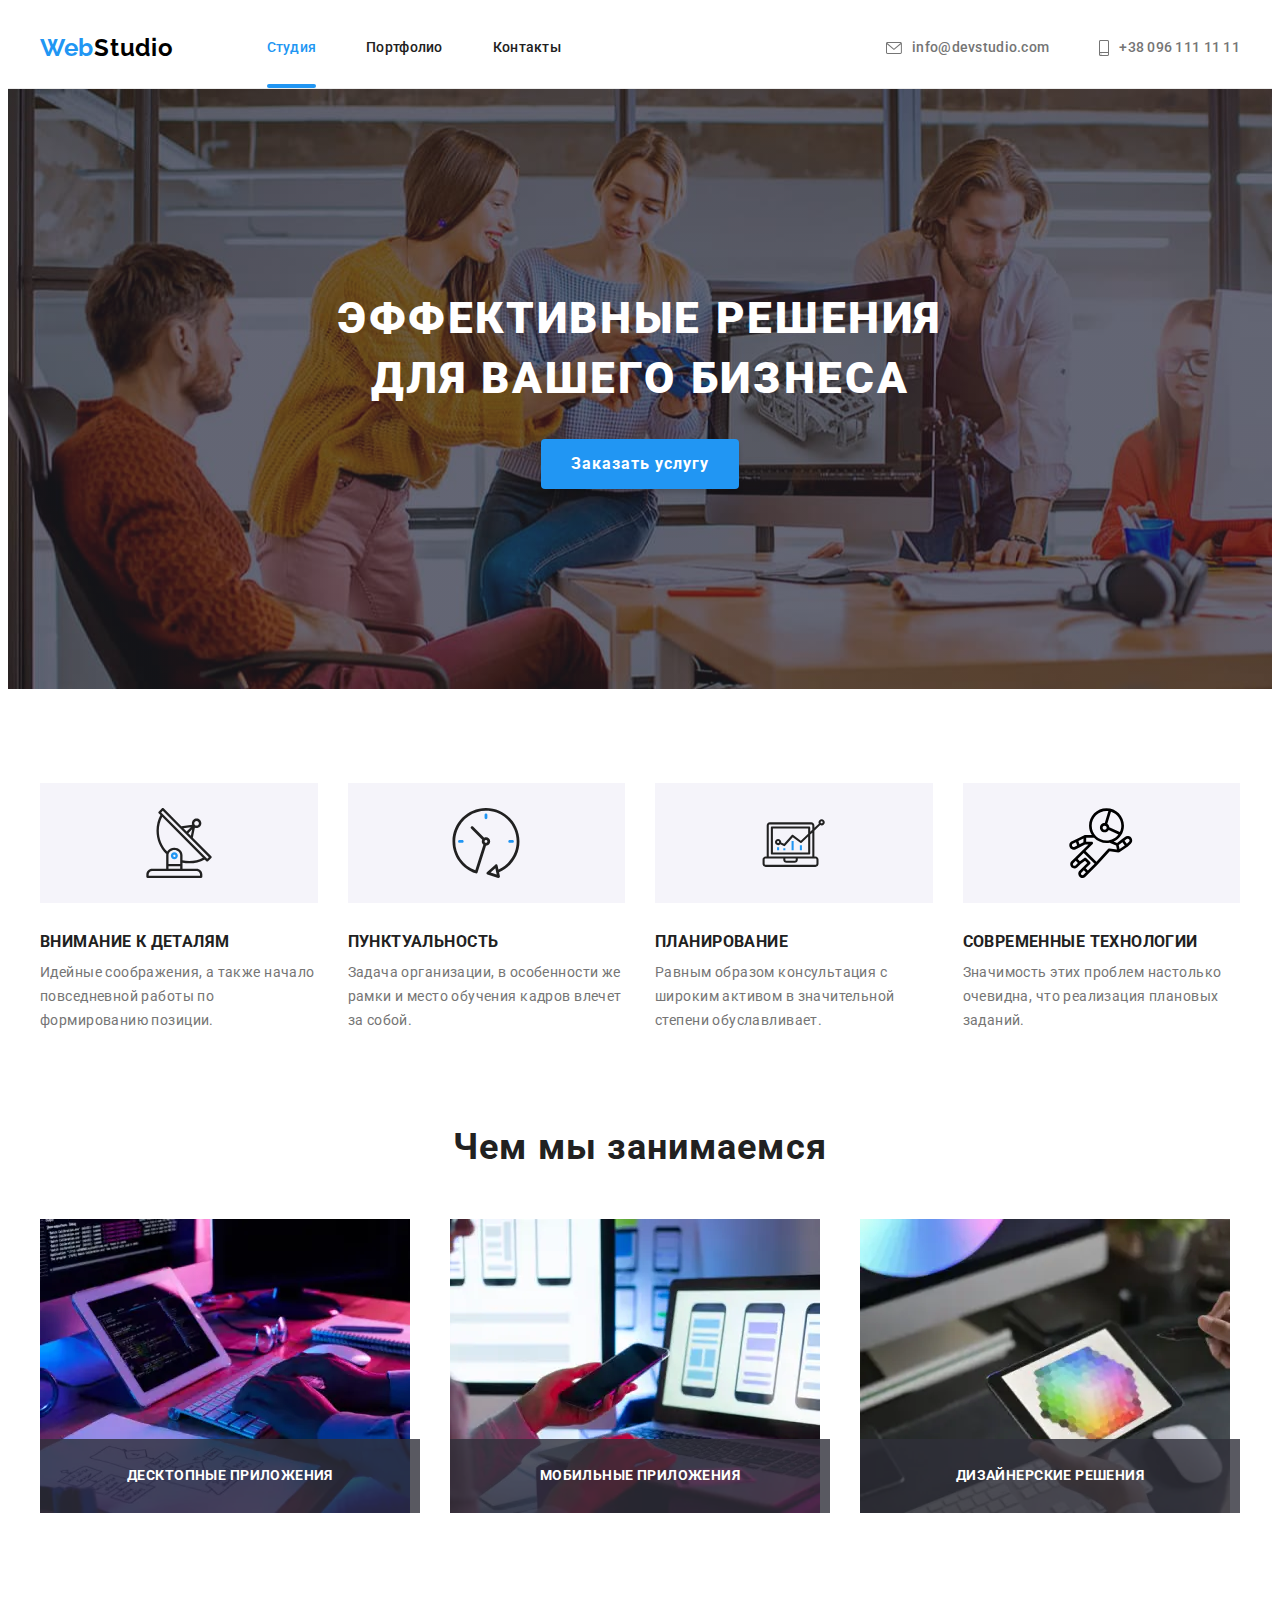
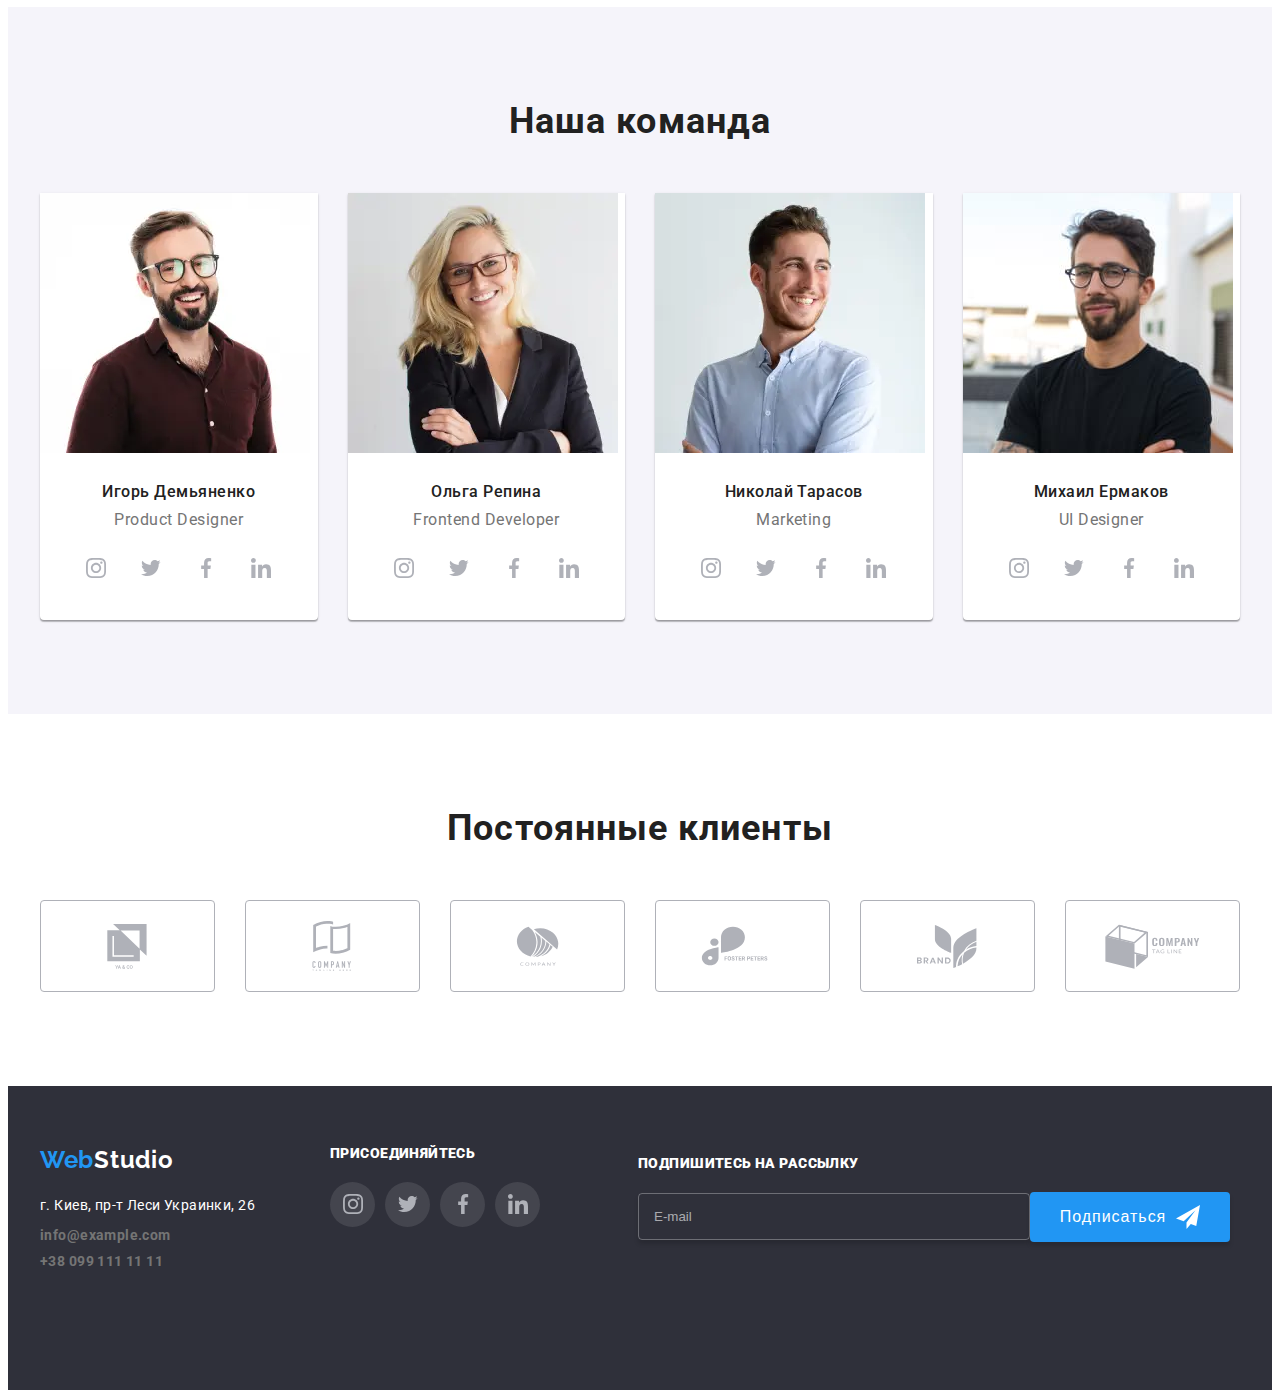
==== commit ef9a3ef6: "hidden modal" ====
--- a/index.html
+++ b/index.html
@@ -598,7 +598,7 @@
     </footer>
 
     <!-- Backdrop -->
-    <div class="backdrop is-hidde" data-modal>
+    <div class="backdrop is-hidden" data-modal>
       <div class="modal">
         <button class="modal-btn" type="button" data-modal-close>
           <svg width="11" height="11">
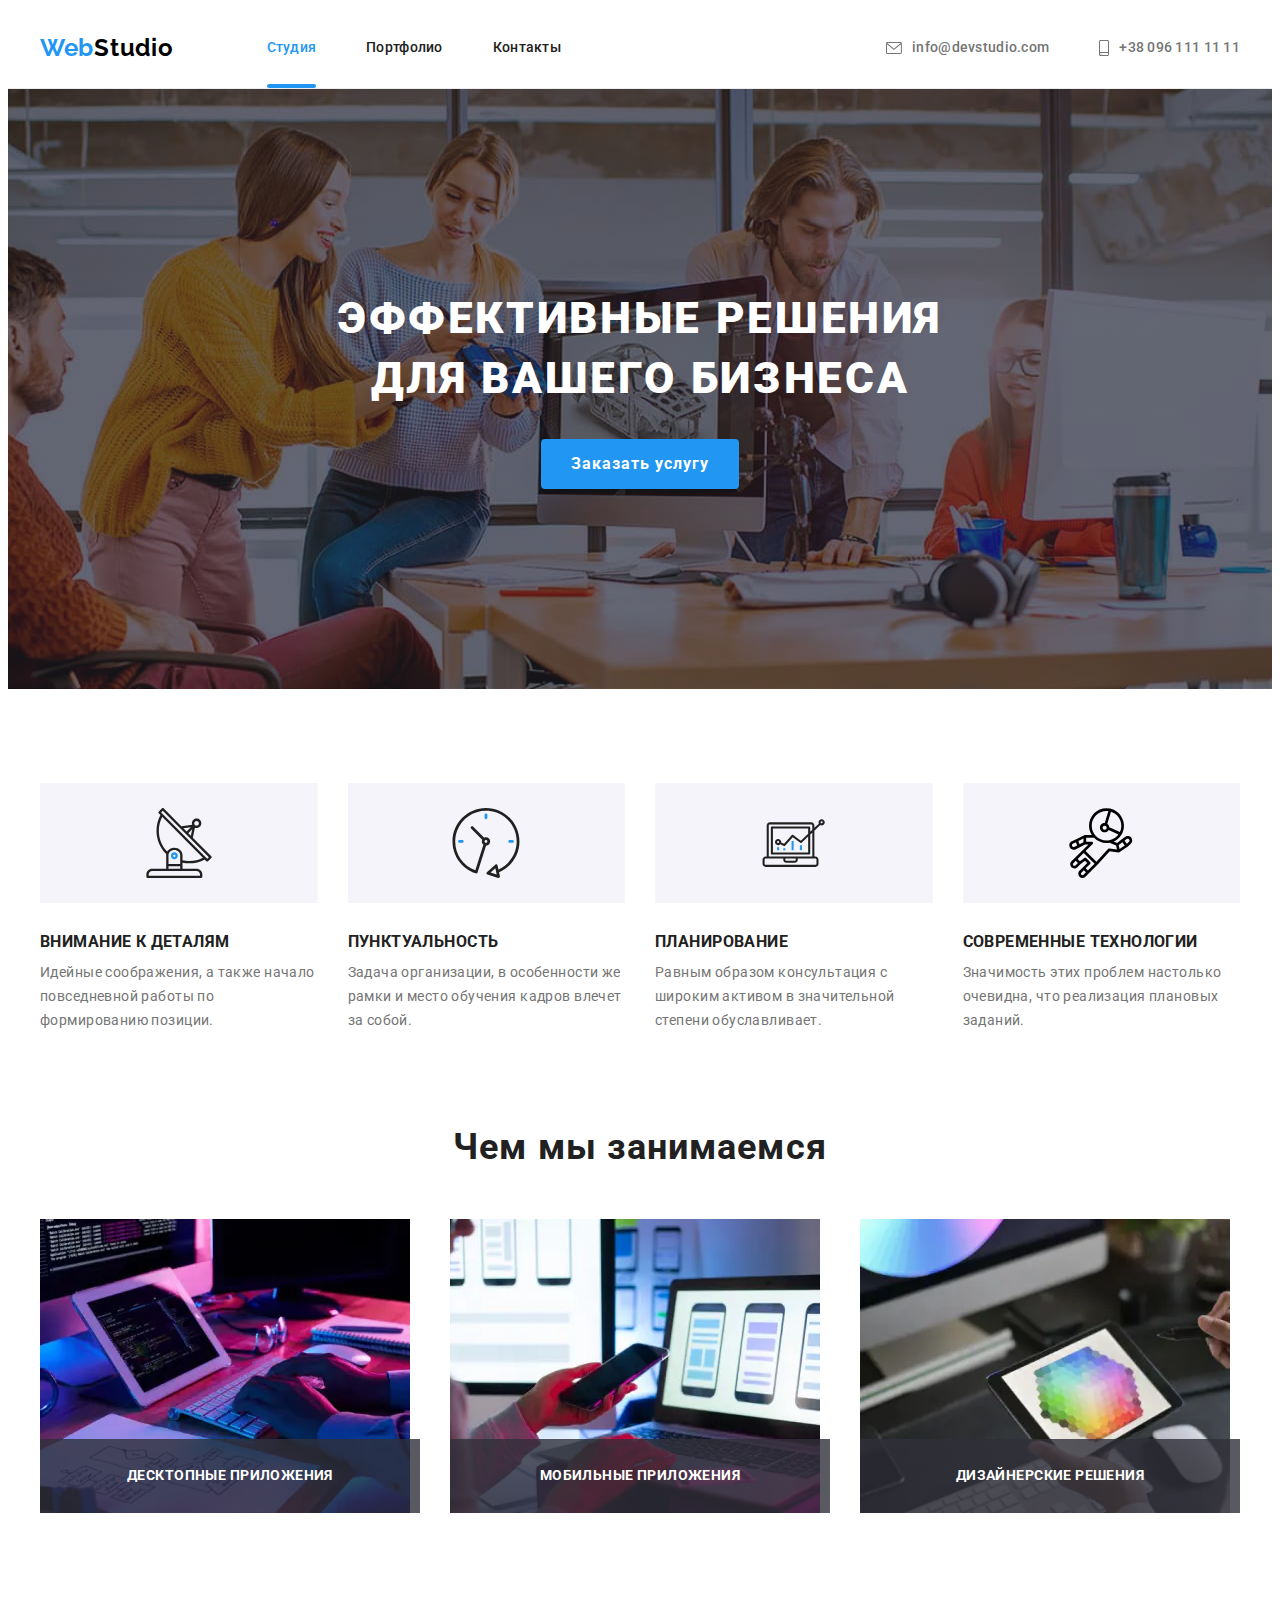
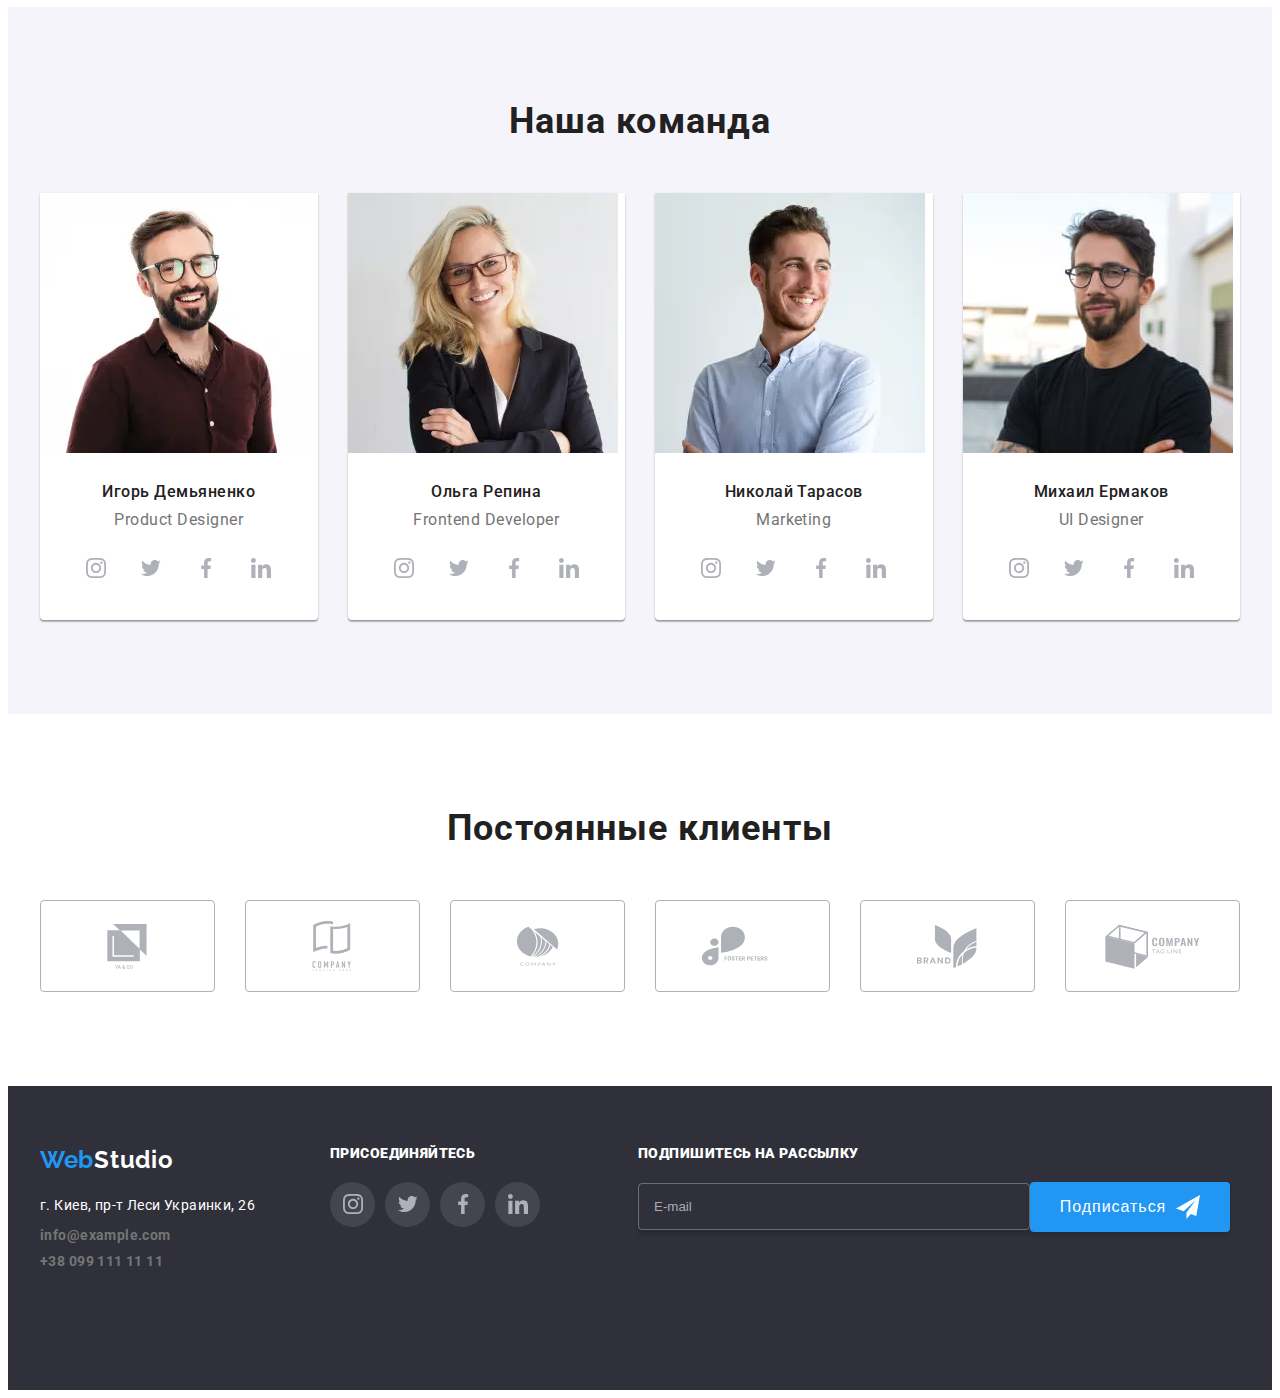
==== commit 5b3701db: "fix bug" ====
--- a/index.html
+++ b/index.html
@@ -542,9 +542,9 @@
             </ul>
           </address>
         </div>
-        <div class="footer-container">
+        <div class="footer-container footer-container-social">
           <h2 class="footer-title"><strong>присоединяйтесь</strong></h2>
-          <ul class="social__list list">
+          <ul class="social__list social__list-footer list">
             <li class="social__item">
               <a class="social__link footer__link" href=""
                 ><svg class="footer__link-icon" width="20" height="20">
--- a/css/main.min.css
+++ b/css/main.min.css
@@ -1,2 +1,2 @@
-:root{--accent-color: #2196f3;--secondary-color: #212121;--title-color: #ffffff;--hero-color: #2f303a;--text-color: #757575;--team-section-color: #f5f4fa;--half-logo-color: #000000;--border-color: #eeeeee;--line-color: #ececec;--icon-color: #afb1b8;--hover-btn: #188ce8}.hidden{position:absolute;width:1px;height:1px;margin:-1px;padding:0;overflow:hidden;border:0;clip:rect(0 0 0 0)}body{font-family:'Roboto', sans-serif;font-style:normal;font-weight:700;font-size:14px;line-height:1.14;letter-spacing:0.03em}h1,h2,h3,h4,h5,h6,p{margin-top:0;margin-bottom:0}ul,ol{margin-top:0;margin-bottom:0;padding-left:0}img{display:block;max-width:100%;height:auto}.link{text-decoration:none}.list{list-style:none}.section{padding-top:60px;padding-bottom:60px}@media screen and (min-width: 1200px){.section{padding-top:94px;padding-bottom:94px}}.container{margin:0 auto;padding-left:15px;padding-right:15px}@media screen and (min-width: 480px){.container{width:450px}}@media screen and (min-width: 768px){.container{width:738px}}@media screen and (min-width: 1200px){.container{width:1200px}}.work__title,.team__title,.company__title{font-size:36px;line-height:1.16;letter-spacing:.03em;margin-bottom:30px;text-align:center;color:var(--secondary-color)}@media screen and (min-width: 1200px){.work__title,.team__title,.company__title{margin-bottom:50px}}.logo,.half-logo{font-size:26px;line-height:1.19;letter-spacing:.03em;font-family:'Raleway', sans-serif;color:var(--half-logo-color)}@media screen and (min-width: 1200px){.logo,.half-logo{font-size:24px;line-height:1.17;letter-spacing:.03em}}@media screen and (max-width: 767px){.logo{padding-top:15px;padding-bottom:15px}}@media screen and (min-width: 768px){.logo{margin-right:88px}}@media screen and (min-width: 1200px){.logo{margin-right:93px}}.half-logo{color:var(--accent-color)}.footer-logo{margin-right:0;color:var(--title-color)}.social__list{display:flex;justify-content:center}.social__link{transition-property:background-color, fill;transition-duration:250ms;transition-timing-function:cubic-bezier(0.4, 0, 0.2, 1);display:flex;height:45px;width:45px;justify-content:center;align-items:center;border-radius:50%;background-color:var(--title-color);fill:var(--icon-color)}.social__link:hover,.social__link:focus{background-color:var(--accent-color);fill:var(--title-color)}.social__item:not(:last-child){margin-right:10px}.footer__link{background-color:rgba(255,255,255,0.1)}.footer__link:hover,.footer__link:focus{background-color:var(--accent-color);fill:var(--title-color)}.footer__icon{fill:var(--title-color)}.header{background-color:var(--title-color);border-bottom:1px solid var(--line-color)}.nav{display:flex;align-items:center}@media screen and (max-width: 768px){.nav{justify-content:space-between}}.menu{display:none}@media screen and (min-width: 768px){.menu{display:flex;align-items:center}}.menu__item{position:relative}.menu__item:not(:last-child){margin-right:50px}.hookup{display:none}@media screen and (min-width: 768px){.hookup{display:block;align-items:center;margin-left:auto}}@media screen and (min-width: 1200px){.hookup{display:flex;flex-direction:row;align-items:center;margin-left:auto}}.hookup__item:not(:first-child){margin-top:10px}@media screen and (min-width: 1200px){.hookup__item:not(:first-child){margin-left:50px;margin-top:0px}}.menu__link{padding-top:32px;padding-bottom:32px}.menu__link,.hookup__link{transition-property:color, fill;transition-duration:250ms;transition-timing-function:cubic-bezier(0.4, 0, 0.2, 1);display:flex;align-items:center;font-size:12px;line-height:1.16;letter-spacing:.02em;font-weight:500;color:var(--secondary-color)}@media screen and (min-width: 1200px){.menu__link,.hookup__link{font-size:14px;line-height:1.14;letter-spacing:.02em;padding-top:32px;padding-bottom:32px}}.hookup__link{font-style:normal;color:var(--text-color);fill:var(--text-color)}.hookup__link:hover,.hookup__link:focus{color:var(--accent-color);fill:var(--accent-color)}.menu__link:hover,.menu__link:focus{color:var(--accent-color);fill:var(--accent-color)}.hookup__link-icon{display:flex;font-style:inherit;margin-right:10px}.menu__link-current{color:var(--accent-color)}.menu__link-current::after{content:' ';position:absolute;left:0;bottom:0;display:block;width:100%;height:4px;border-radius:2px;background-color:var(--accent-color)}.burger-btn,.close-btn{cursor:pointer;border:none;padding:0;line-height:0;background:transparent}.burger-btn:hover,.burger-btn:focus,.close-btn:hover,.close-btn:focus{fill:var(--accent-color)}@media screen and (min-width: 768px){.burger-btn,.close-btn{display:none}}.mobile-menu{position:fixed;z-index:10;top:0;left:0;width:100vw;height:100vh;background-color:var(--title-color);box-shadow:0px 4px 4px rgba(0,0,0,0.25)}@media screen and (min-width: 768px){.mobile-menu{display:none}}.mobile-menu{opacity:0;visibility:hidden;pointer-events:none}.mobile-menu.is-open{opacity:1;visibility:visible;pointer-events:auto}.mobile-menu__container{position:absolute;width:100%;padding-top:48px;padding-left:40px}.mobile-menu__close-btn{position:absolute;right:15px;top:10px}.menu-list{margin-bottom:302px}.menu-list__item:not(:first-child),.hookup-list__item:not(:first-child){margin-top:32px}.menu-list__link{font-size:40px;line-height:47px;letter-spacing:.02em;font-weight:500;color:var(--secondary-color)}.menu-list__link-current{color:var(--accent-color)}.hookup-list{margin-bottom:64px}.hookup-list__link{font-size:34px;line-height:40px;letter-spacing:.02em;font-weight:500;color:var(--accent-color)}.hookup-list__link-tel{font-size:24px;line-height:28px;letter-spacing:.02em;font-weight:500;color:var(--text-color)}.social-list{display:flex;align-items:center}.social-list__item:not(:first-child){padding-left:10px;border-left:1px solid rgba(33,33,33,0.2)}.social-list__item:not(:last-child){padding-right:10px}.social-list__link{font-size:18px;line-height:22px;letter-spacing:.02em;font-weight:500;color:var(--accent-color)}.hero{padding-top:118px;padding-bottom:118px;text-align:center;background-size:cover;background-position:0 0;background-repeat:no-repeat;background-color:var(--hero-color);background-image:linear-gradient(rgba(47,48,58,0.4), rgba(47,48,58,0.4)),url("../images/hero-mobile.jpg")}@media screen and (min-width: 768px){.hero{background-image:linear-gradient(rgba(47,48,58,0.4), rgba(47,48,58,0.4)),url("../images/hero-tablet.jpg")}}@media screen and (min-width: 1200px){.hero{padding-top:200px;padding-bottom:200px;background-image:linear-gradient(rgba(47,48,58,0.4), rgba(47,48,58,0.4)),url("../images/hero-desktop.jpg")}}@media screen and (min-width: 768px){.hero-container{width:390px}}@media screen and (min-width: 1200px){.hero-container{width:700px}}.hero__text{margin-bottom:30px;font-size:26px;line-height:1.62;letter-spacing:.06em;font-weight:900;text-transform:uppercase;color:var(--title-color)}@media screen and (min-width: 1200px){.hero__text{font-size:44px;line-height:1.36;letter-spacing:.06em}}.hero-button-text{align-items:center;text-align:center;padding:10px 30px;border:none;background:transparent;font-family:inherit;cursor:pointer;font-size:16px;line-height:1.87;letter-spacing:.06em;font-weight:700;box-shadow:0px 4px 4px rgba(0,0,0,0.15);border-radius:4px;color:var(--title-color);background:var(--accent-color)}.hero-button-text:hover,.hero-button-text:focus{background:var(--hover-btn)}@media screen and (min-width: 1200px){.specifics{padding-bottom:94px}}@media screen and (min-width: 768px){.preference__list{display:flex;flex-wrap:wrap;margin-top:-30px;margin-left:-30px}}@media screen and (min-width: 768px){.preference__item{margin-top:30px;margin-left:30px;flex-basis:calc((100% - 2 * 30px) / 2)}}@media screen and (min-width: 1200px){.preference__item{flex-basis:calc((100% - 4 * 30px) / 4)}}@media screen and (max-width: 767px){.preference__item:not(first-child){margin-top:30px}}.preference__item-icon{display:flex;width:100%;justify-content:center;align-items:center;height:120px;margin-bottom:30px;align-items:center;background:var(--team-section-color)}.preference__title{display:flex;justify-content:center;align-items:center;margin-bottom:10px;text-transform:uppercase;color:var(--secondary-color)}@media screen and (min-width: 768px){.preference__title{display:block}}.preference__text{font-weight:400;line-height:1.71;color:var(--text-color)}.work{padding-top:0}@media screen and (max-width: 1200px){.work{display:none}}.work__item{display:flex;flex-wrap:wrap;margin-top:-30px;margin-left:-30px}.work__item-img{margin-top:30px;margin-left:30px;position:relative;flex-basis:calc((100% - 3 * 30px) / 3)}.work__overlay{position:absolute;left:0;bottom:0;display:flex;justify-content:center;align-items:center;width:100%;height:25%;text-transform:uppercase;color:var(--title-color);background-color:rgba(47,48,58,0.8)}.team{background:var(--team-section-color)}@media screen and (min-width: 768px){.team__item{display:flex;flex-wrap:wrap;margin-top:-30px;margin-left:-30px}}.team__list{background:var(--title-color);box-shadow:0px 1px 3px rgba(0,0,0,0.12),0px 1px 1px rgba(0,0,0,0.14),0px 2px 1px rgba(0,0,0,0.2);border-radius:0px 0px 4px 4px}@media screen and (min-width: 768px){.team__list{margin-top:30px;margin-left:30px;flex-basis:calc((100% - 2 * 30px) / 2)}}@media screen and (min-width: 1200px){.team__list{flex-basis:calc((100% - 4 * 30px) / 4)}}@media screen and (max-width: 768px){.team__list:not(:first-child){margin-top:30px}}.person{padding:30px 30px}.person__name{margin-bottom:10px}.person__name,.person__position{text-align:center;font-weight:500;font-size:16px;line-height:1.18;letter-spacing:.03em;color:var(--secondary-color)}.person__position{margin-bottom:15px;font-weight:400;color:var(--text-color)}.company__list{display:flex;flex-wrap:wrap;margin-top:-30px;margin-left:-30px}.company__item{margin-top:30px;margin-left:30px;flex-basis:calc((100% - 2 * 30px) / 2)}@media screen and (min-width: 768px){.company__item{flex-basis:calc((100% - 3 * 30px) / 3)}}@media screen and (min-width: 1200px){.company__item{flex-basis:calc((100% - 6 * 30px) / 6)}}.company__link{max-width:100%;height:90px;transition-property:fill, border;transition-duration:250ms;transition-timing-function:cubic-bezier(0.4, 0, 0.2, 1);display:flex;justify-content:center;align-items:center;cursor:pointer;border-radius:4px;fill:var(--icon-color);border:1px solid var(--icon-color)}.company__link:hover,.company__link:focus{fill:var(--accent-color);border:1px solid var(--accent-color)}.footer{padding-top:60px;padding-bottom:60px;background:var(--hero-color);margin-left:auto;margin-right:auto}@media screen and (min-width: 768px){.footer-wrapper{display:flex;justify-content:space-between}}@media screen and (min-width: 1200px){.footer-container:not(:first-child){margin-left:75px}}.footer-container{display:block;justify-content:center;align-items:center}@media screen and (min-width: 1200px){.general{display:flex;align-items:baseline}}.footer-title{margin-bottom:20px;font-size:14px;text-transform:uppercase;color:var(--title-color)}@media screen and (max-width: 1200px){.social__list{margin-bottom:100px}}@media screen and (max-width: 768px){.social__list{margin-bottom:60px}}@media screen and (min-width: 1200px){.subscription{margin-left:98px}}.subscription-footer{display:block;margin-bottom:20px;text-transform:uppercase;color:var(--title-color)}@media screen and (min-width: 1200px){.container-subscription{display:flex;justify-content:center;align-items:center}}.subscription-email{width:100%;padding:15px;margin-right:10px;background-color:transparent;border:1px solid rgba(255,255,255,0.3);border-radius:4px;box-shadow:0px 4px 4px rgba(0,0,0,0.15);color:var(--title-color)}.subscription-email::placeholder{color:rgba(255,255,255,0.6)}@media screen and (max-width: 1200px){.subscription-email{margin-bottom:20px}}@media screen and (min-width: 768px){.subscription-email{width:450px;display:block;margin-right:auto;margin-left:auto}}@media screen and (min-width: 1200px){.subscription-email{width:360px}}.subscription-btn{display:flex;justify-content:center;align-items:center;border:none;cursor:pointer;text-align:center;padding:10px 25px;font-size:16px;line-height:1.87;letter-spacing:.06em;width:200px;height:50px;color:var(--title-color);background-color:var(--accent-color);box-shadow:0px 4px 4px rgba(0,0,0,0.15);border-radius:4px}@media screen and (max-width: 1200px){.subscription-btn{margin:0 auto}}.subscription-icon{margin-left:10px}@media screen and (max-width: 768px){.footer-logo,.connect,.hookup-footer,.footer-title,.social__item{display:flex;justify-content:center}}@media screen and (max-width: 1200px){.subscription-footer{display:flex;justify-content:center}}.address{margin-top:20px;margin-bottom:60px;font-style:inherit}.contacts-item:not(:first-child){margin-top:10px}.connect{transition-property:var(--hero-color);transition-duration:250ms;transition-timing-function:cubic-bezier(0.4, 0, 0.2, 1);font-size:14px;line-height:1.71;letter-spacing:.03em;font-style:normal;font-weight:400;color:var(--title-color)}.connect:hover,.connect:focus{color:var(--accent-color)}.hookup-footer{transition-property:var(--hero-color);transition-duration:250ms;transition-timing-function:cubic-bezier(0.4, 0, 0.2, 1);font-style:normal;color:var(--text-color)}.hookup-footer:hover,.hookup-footer:focus{color:var(--accent-color)}.filter-item{display:flex;justify-content:flex-start;flex-wrap:wrap;margin-bottom:40px}.filter-item :not(:last-child){margin-right:8px}@media screen and (min-width: 768px){.filter-item{justify-content:center;margin-bottom:40px}}@media screen and (min-width: 1200px){.filter-item{margin-bottom:50px}}.filter-list{justify-content:center}@media screen and (max-width: 768px){.filter-list:nth-child(-n+3){margin-bottom:15px}}.filter-btn.current{background-color:var(--accent-color);color:var(--title-color)}.filter-btn{transition-property:color, background-color, box-shadow;transition-duration:250ms;transition-timing-function:cubic-bezier(0.4, 0, 0.2, 1);padding:6px 22px;background:var(--team-section-color);border-radius:4px;border:none;font-family:inherit;font-size:16px;line-height:1.62;letter-spacing:.03em;text-align:left;font-weight:500;cursor:pointer;color:var(--secondary-color)}.filter-btn:hover,.filter-btn:focus{color:var(--title-color);background-color:var(--accent-color);box-shadow:0 4px 4px 0px rgba(0,0,0,0.25)}@media screen and (min-width: 768px){.client{display:flex;flex-wrap:wrap;margin-top:-30px;margin-left:-30px}}.client-name{padding:20px 24px;border-right:1px solid var(--border-color);border-bottom:1px solid var(--border-color);border-left:1px solid var(--border-color)}.client-item{transition-property:transform, transform;transition-duration:250ms;transition-timing-function:cubic-bezier(0.4, 0, 0.2, 1)}.client-item:hover,.client-item:hover .client-overlay{transform:translateY(0%);box-shadow:0 4px 4px 0px rgba(0,0,0,0.25)}@media screen and (min-width: 768px){.client-item{margin-top:30px;margin-left:30px;flex-basis:calc((100% - 2 * 30px) / 2)}}@media screen and (min-width: 1200px){.client-item{margin-top:30px;margin-left:30px;flex-basis:calc((100% - 3 * 30px) / 3)}}@media screen and (max-width: 768px){.client-item:not(first-child){margin-top:30px}}.client-title{font-size:18px;line-height:2;letter-spacing:.06em;margin-bottom:4px;color:var(--secondary-color)}.client-text{font-size:16px;line-height:1.87;letter-spacing:.03em;font-weight:400;color:var(--text-color)}.client-link{transition-property:box-shadow;transition-duration:250ms;transition-timing-function:cubic-bezier(0.4, 0, 0.2, 1);display:block}.client-link:hover,.client-link:focus,.client-link:hover .client-overlay,.client-link:focus .client-overlay{transform:translateY(0%);box-shadow:0 4px 4px 0px rgba(0,0,0,0.25)}.client-overlay-wrapper{position:relative;overflow:hidden}.client-overlay{transition-property:transform, box-shadow;transition-duration:250ms;transition-timing-function:cubic-bezier(0.4, 0, 0.2, 1);transform:translateY(100%);position:absolute;top:0;left:0;width:100%;height:100%;overflow:auto;font-size:18px;line-height:1.56;letter-spacing:.03em;padding:60px 25px;font-weight:400;background-color:rgba(33,150,243,0.9);color:var(--title-color)}.backdrop{transition-property:opacity, visibility, pointer-events;transition-duration:250ms;transition-timing-function:cubic-bezier(0.4, 0, 0.2, 1);position:fixed;top:0;left:0;width:100vw;height:100vh;background-color:rgba(0,0,0,0.2)}.backdrop.is-hidden .modal{transform:translate(-50%, -50%) scale(0.3)}.modal{position:absolute;transform:translate(-50%, -50%) scale(1);transition-duration:250ms;transition-timing-function:cubic-bezier(0.4, 0, 0.2, 1);top:50%;left:50%;width:100vw;padding:40px;background-color:var(--title-color);box-shadow:0px 1px 3px rgba(0,0,0,0.12),0px 1px 1px rgba(0,0,0,0.14),0px 2px 1px rgba(0,0,0,0.2);border-radius:4px}@media screen and (min-width: 480px){.modal{width:450px}}@media screen and (min-width: 1200px){.modal{width:530px;height:580px}}.modal-btn{position:absolute;cursor:pointer;padding:7px;top:8px;right:8px;width:30px;height:30px;border-radius:50%;background-color:var(--title-color);border:1px solid rgba(0,0,0,0.1);transition:fill 250ms cubic-bezier(0.4, 0, 0.2, 1)}.modal-btn:hover,.modal-btn:focus{fill:var(--accent-color)}.is-hidden{opacity:0;visibility:hidden;pointer-events:none}.modal-form{display:flex;flex-direction:column}.modal-form-head{font-size:20px;line-height:1.15;letter-spacing:.03em;text-align:center;margin-bottom:10px}.modal-form-field{font-size:12px;line-height:1.16;letter-spacing:.01em;cursor:pointer;font-weight:400;margin-bottom:10px;color:var(--text-color)}.modal-input-wrapper{position:relative;display:block;margin-top:5px}.modal-form-input{cursor:pointer;padding:10px 10px 10px 40px;width:100%;height:40px;border-radius:4px;border:1px solid rgba(33,33,33,0.2);transition-property:fill, border;transition-duration:250ms;transition-timing-function:cubic-bezier(0.4, 0, 0.2, 1)}.modal-form-input:focus{outline:none;border-radius:4px;border:1px solid var(--accent-color)}.modal-icon{position:absolute;top:50%;left:10px;transform:translateY(-50%);transition:fill 250ms cubic-bezier(0.4, 0, 0.2, 1)}.modal-form-input:focus+.modal-icon{fill:var(--accent-color)}.modal-form-message{width:100%;height:120px;resize:none;padding:10px 15px;margin-top:5px;margin-bottom:10px;border-radius:4px;border:1px solid rgba(33,33,33,0.2);transition:border 250ms cubic-bezier(0.4, 0, 0.2, 1)}.modal-form-message::placeholder{color:rgba(117,117,117,0.5)}.modal-form-message:focus{outline:none;border-radius:4px;border:1px solid var(--accent-color)}.modal-form-checkbox{font-size:12px;line-height:1.17;letter-spacing:.03em;display:flex;justify-content:center;align-items:center;font-weight:400;margin-bottom:30px;border-radius:4px;color:var(--text-color)}@media screen and (min-width: 1200px){.modal-form-checkbox{font-size:14px;line-height:1.71;letter-spacing:.03em}}.modal-form-checkbox::before{content:'';margin-right:10px;display:block;height:16px;width:17px;border:2px solid var(--secondary-color);cursor:pointer;border-radius:4px}.modal-form-checkbox-input:checked+.modal-form-checkbox::before{background-image:url("../images/icon-check.svg");border:transparent;outline:none;border-radius:4px}.modal-form-checkbox-input:focus+.modal-form-checkbox::before{outline:2px solid var(--secondary-color);border-radius:4px}.modal-form-contract{font-size:12px;line-height:1.17;letter-spacing:.03em;font-weight:400;border-bottom:1px solid var(--accent-color);padding:0;color:var(--accent-color)}@media screen and (min-width: 1200px){.modal-form-contract{font-size:14px;line-height:1.71;letter-spacing:.03em}}.modal-form-btn{font-size:16px;line-height:1.87;letter-spacing:.06em;border:none;cursor:pointer;padding:10px 55px;align-self:center;color:var(--title-color);background:var(--accent-color);box-shadow:0px 4px 4px rgba(0,0,0,0.15);border-radius:4px;transition:background 250ms cubic-bezier(0.4, 0, 0.2, 1)}.modal-form-btn:hover,.modal-form-btn:focus{background:var(--hover-btn);box-shadow:0px 4px 4px rgba(0,0,0,0.15)}
+:root{--accent-color: #2196f3;--secondary-color: #212121;--title-color: #ffffff;--hero-color: #2f303a;--text-color: #757575;--team-section-color: #f5f4fa;--half-logo-color: #000000;--border-color: #eeeeee;--line-color: #ececec;--icon-color: #afb1b8;--hover-btn: #188ce8}.hidden{position:absolute;width:1px;height:1px;margin:-1px;padding:0;overflow:hidden;border:0;clip:rect(0 0 0 0)}body{font-family:'Roboto', sans-serif;font-style:normal;font-weight:700;font-size:14px;line-height:1.14;letter-spacing:0.03em}h1,h2,h3,h4,h5,h6,p{margin-top:0;margin-bottom:0}ul,ol{margin-top:0;margin-bottom:0;padding-left:0}img{display:block;max-width:100%;height:auto}.link{text-decoration:none}.list{list-style:none}.section{padding-top:60px;padding-bottom:60px}@media screen and (min-width: 1200px){.section{padding-top:94px;padding-bottom:94px}}.container{margin:0 auto;padding-left:15px;padding-right:15px}@media screen and (min-width: 480px){.container{width:450px}}@media screen and (min-width: 768px){.container{width:738px}}@media screen and (min-width: 1200px){.container{width:1200px}}.work__title,.team__title,.company__title{font-size:36px;line-height:1.16;letter-spacing:.03em;margin-bottom:30px;text-align:center;color:var(--secondary-color)}@media screen and (min-width: 1200px){.work__title,.team__title,.company__title{margin-bottom:50px}}.logo,.half-logo{font-size:26px;line-height:1.19;letter-spacing:.03em;font-family:'Raleway', sans-serif;color:var(--half-logo-color)}@media screen and (min-width: 1200px){.logo,.half-logo{font-size:24px;line-height:1.17;letter-spacing:.03em}}@media screen and (max-width: 767px){.logo{padding-top:15px;padding-bottom:15px}}@media screen and (min-width: 768px){.logo{margin-right:88px}}@media screen and (min-width: 1200px){.logo{margin-right:93px}}.half-logo{color:var(--accent-color)}.footer-logo{margin-right:0;color:var(--title-color)}.social__list{display:flex;justify-content:center}.social__link{transition-property:background-color, fill;transition-duration:250ms;transition-timing-function:cubic-bezier(0.4, 0, 0.2, 1);display:flex;height:45px;width:45px;justify-content:center;align-items:center;border-radius:50%;background-color:var(--title-color);fill:var(--icon-color)}.social__link:hover,.social__link:focus{background-color:var(--accent-color);fill:var(--title-color)}.social__item:not(:last-child){margin-right:10px}.footer__link{background-color:rgba(255,255,255,0.1)}.footer__link:hover,.footer__link:focus{background-color:var(--accent-color);fill:var(--title-color)}.footer__icon{fill:var(--title-color)}.header{background-color:var(--title-color);border-bottom:1px solid var(--line-color)}.nav{display:flex;align-items:center}@media screen and (max-width: 768px){.nav{justify-content:space-between}}.menu{display:none}@media screen and (min-width: 768px){.menu{display:flex;align-items:center}}.menu__item{position:relative}.menu__item:not(:last-child){margin-right:50px}.hookup{display:none}@media screen and (min-width: 768px){.hookup{display:block;align-items:center;margin-left:auto}}@media screen and (min-width: 1200px){.hookup{display:flex;flex-direction:row;align-items:center;margin-left:auto}}.hookup__item:not(:first-child){margin-top:10px}@media screen and (min-width: 1200px){.hookup__item:not(:first-child){margin-left:50px;margin-top:0px}}.menu__link{padding-top:32px;padding-bottom:32px}.menu__link,.hookup__link{transition-property:color, fill;transition-duration:250ms;transition-timing-function:cubic-bezier(0.4, 0, 0.2, 1);display:flex;align-items:center;font-size:12px;line-height:1.16;letter-spacing:.02em;font-weight:500;color:var(--secondary-color)}@media screen and (min-width: 1200px){.menu__link,.hookup__link{font-size:14px;line-height:1.14;letter-spacing:.02em;padding-top:32px;padding-bottom:32px}}.hookup__link{font-style:normal;color:var(--text-color);fill:var(--text-color)}.hookup__link:hover,.hookup__link:focus{color:var(--accent-color);fill:var(--accent-color)}.menu__link:hover,.menu__link:focus{color:var(--accent-color);fill:var(--accent-color)}.hookup__link-icon{display:flex;font-style:inherit;margin-right:10px}.menu__link-current{color:var(--accent-color)}.menu__link-current::after{content:' ';position:absolute;left:0;bottom:0;display:block;width:100%;height:4px;border-radius:2px;background-color:var(--accent-color)}.burger-btn,.close-btn{cursor:pointer;border:none;padding:0;line-height:0;background:transparent}.burger-btn:hover,.burger-btn:focus,.close-btn:hover,.close-btn:focus{fill:var(--accent-color)}@media screen and (min-width: 768px){.burger-btn,.close-btn{display:none}}.mobile-menu{position:fixed;z-index:10;top:0;left:0;width:100vw;height:100vh;background-color:var(--title-color);box-shadow:0px 4px 4px rgba(0,0,0,0.25)}@media screen and (min-width: 768px){.mobile-menu{display:none}}.mobile-menu{opacity:0;visibility:hidden;pointer-events:none}.mobile-menu.is-open{opacity:1;visibility:visible;pointer-events:auto}.mobile-menu__container{position:absolute;display:flex;flex-direction:column;height:100%;width:100%;padding:48px 40px 40px 15px}.mobile-menu__close-btn{position:absolute;right:15px;top:10px}.menu-list__item:not(:first-child),.hookup-list__item:not(:first-child){margin-top:32px}.menu-list__link{font-size:40px;line-height:47px;letter-spacing:.02em;font-weight:500;color:var(--secondary-color)}.menu-list__link-current{color:var(--accent-color)}.hookup-list{margin-bottom:64px;margin-top:auto}.hookup-list__link{font-size:34px;line-height:40px;letter-spacing:.02em;font-size:8vw;font-weight:500;color:var(--accent-color)}.hookup-list__link-tel{font-size:24px;line-height:28px;letter-spacing:.02em;font-weight:500;color:var(--text-color)}.social-list{display:flex;align-items:center;flex-wrap:wrap}.social-list__item:not(:first-child){padding-left:10px}.social-list__item:not(:last-child){padding-right:10px;border-right:1px solid rgba(33,33,33,0.2)}.social-list__link{font-size:18px;line-height:22px;letter-spacing:.02em;font-weight:500;color:var(--accent-color)}.hero{padding-top:118px;padding-bottom:118px;text-align:center;background-size:cover;background-position:center;background-repeat:no-repeat;background-color:var(--hero-color);background-image:linear-gradient(rgba(47,48,58,0.4), rgba(47,48,58,0.4)),url("../images/hero-mobile.jpg")}@media screen and (min-width: 480px){.hero{background-image:linear-gradient(rgba(47,48,58,0.4), rgba(47,48,58,0.4)),url("../images/hero-tablet.jpg")}}@media screen and (min-width: 768px){.hero{background-image:linear-gradient(rgba(47,48,58,0.4), rgba(47,48,58,0.4)),url("../images/hero-desktop.jpg")}}@media screen and (min-width: 1200px){.hero{padding-top:200px;padding-bottom:200px}}@media screen and (min-width: 1600px){.hero{background-image:none}}@media screen and (min-width: 768px){.hero-container{width:390px}}@media screen and (min-width: 1200px){.hero-container{width:700px}}.hero__text{margin-bottom:30px;font-size:26px;line-height:1.62;letter-spacing:.06em;font-weight:900;text-transform:uppercase;color:var(--title-color)}@media screen and (min-width: 1200px){.hero__text{font-size:44px;line-height:1.36;letter-spacing:.06em}}.hero-button-text{align-items:center;text-align:center;padding:10px 30px;border:none;background:transparent;font-family:inherit;cursor:pointer;font-size:16px;line-height:1.87;letter-spacing:.06em;font-weight:700;box-shadow:0px 4px 4px rgba(0,0,0,0.15);border-radius:4px;color:var(--title-color);background:var(--accent-color)}.hero-button-text:hover,.hero-button-text:focus{background:var(--hover-btn)}@media screen and (min-width: 1200px){.specifics{padding-bottom:94px}}@media screen and (min-width: 768px){.preference__list{display:flex;flex-wrap:wrap;margin-top:-30px;margin-left:-30px}}@media screen and (min-width: 768px){.preference__item{margin-top:30px;margin-left:30px;flex-basis:calc((100% - 2 * 30px) / 2)}}@media screen and (min-width: 1200px){.preference__item{flex-basis:calc((100% - 4 * 30px) / 4)}}@media screen and (max-width: 767px){.preference__item:not(first-child){margin-top:30px}}.preference__item-icon{display:flex;width:100%;justify-content:center;align-items:center;height:120px;margin-bottom:30px;align-items:center;background:var(--team-section-color)}.preference__title{display:flex;justify-content:center;align-items:center;margin-bottom:10px;text-transform:uppercase;color:var(--secondary-color)}@media screen and (min-width: 768px){.preference__title{display:block}}.preference__text{font-weight:400;line-height:1.71;color:var(--text-color)}.work{padding-top:0}@media screen and (max-width: 1200px){.work{display:none}}.work__item{display:flex;flex-wrap:wrap;margin-top:-30px;margin-left:-30px}.work__item-img{margin-top:30px;margin-left:30px;position:relative;flex-basis:calc((100% - 3 * 30px) / 3)}.work__overlay{position:absolute;left:0;bottom:0;display:flex;justify-content:center;align-items:center;width:100%;height:25%;text-transform:uppercase;color:var(--title-color);background-color:rgba(47,48,58,0.8)}.team{background:var(--team-section-color)}@media screen and (min-width: 768px){.team__item{display:flex;flex-wrap:wrap;margin-top:-30px;margin-left:-30px}}.team__list{background:var(--title-color);box-shadow:0px 1px 3px rgba(0,0,0,0.12),0px 1px 1px rgba(0,0,0,0.14),0px 2px 1px rgba(0,0,0,0.2);border-radius:0px 0px 4px 4px}@media screen and (min-width: 768px){.team__list{margin-top:30px;margin-left:30px;flex-basis:calc((100% - 2 * 30px) / 2)}}@media screen and (min-width: 1200px){.team__list{flex-basis:calc((100% - 4 * 30px) / 4)}}@media screen and (max-width: 768px){.team__list:not(:first-child){margin-top:30px}}.person{padding:30px 30px}.person__name{margin-bottom:10px}.person__name,.person__position{text-align:center;font-weight:500;font-size:16px;line-height:1.18;letter-spacing:.03em;color:var(--secondary-color)}.person__position{margin-bottom:15px;font-weight:400;color:var(--text-color)}.company__list{display:flex;flex-wrap:wrap;margin-top:-30px;margin-left:-30px}.company__item{margin-top:30px;margin-left:30px;flex-basis:calc((100% - 2 * 30px) / 2)}@media screen and (min-width: 768px){.company__item{flex-basis:calc((100% - 3 * 30px) / 3)}}@media screen and (min-width: 1200px){.company__item{flex-basis:calc((100% - 6 * 30px) / 6)}}.company__link{max-width:100%;height:90px;transition-property:fill, border;transition-duration:250ms;transition-timing-function:cubic-bezier(0.4, 0, 0.2, 1);display:flex;justify-content:center;align-items:center;cursor:pointer;border-radius:4px;fill:var(--icon-color);border:1px solid var(--icon-color)}.company__link:hover,.company__link:focus{fill:var(--accent-color);border:1px solid var(--accent-color)}.footer{padding-top:60px;padding-bottom:60px;background:var(--hero-color);margin-left:auto;margin-right:auto}@media screen and (min-width: 768px){.footer-wrapper{display:flex;justify-content:space-between}}@media screen and (min-width: 1200px){.footer-container:not(:first-child){margin-left:75px}}.footer-container{display:block;justify-content:center;align-items:center}@media screen and (min-width: 768px){.footer-logo{display:flex;justify-content:center}}@media screen and (min-width: 1200px){.footer-logo{display:block}}@media screen and (max-width: 1200px){.footer-container-social{padding-top:5px}}@media screen and (min-width: 768px){.general{padding-left:75px;padding-right:90px}}@media screen and (min-width: 1200px){.general{display:flex;padding-left:0;padding-right:0}}@media screen and (min-width: 768px){.hookup-footer{display:flex;justify-content:center}}@media screen and (min-width: 1200px){.hookup-footer{display:block}}.footer-title{margin-bottom:20px;font-size:14px;text-transform:uppercase;color:var(--title-color)}@media screen and (min-width: 768px){.footer-title{display:flex;justify-content:center}}@media screen and (min-width: 1200px){.footer-title{display:block}}@media screen and (max-width: 1200px){.social__list-footer{margin-bottom:100px}}@media screen and (max-width: 768px){.social__list-footer{margin-bottom:60px}}@media screen and (min-width: 1200px){.subscription{margin-left:98px}}.subscription-footer{display:block;margin-bottom:20px;text-transform:uppercase;color:var(--title-color)}@media screen and (min-width: 1200px){.container-subscription{display:flex;justify-content:center;align-items:center}}.subscription-email{width:100%;padding:15px;margin-right:10px;background-color:transparent;border:1px solid rgba(255,255,255,0.3);border-radius:4px;box-shadow:0px 4px 4px rgba(0,0,0,0.15);color:var(--title-color)}.subscription-email::placeholder{color:rgba(255,255,255,0.6)}@media screen and (max-width: 1200px){.subscription-email{margin-bottom:20px}}@media screen and (min-width: 768px){.subscription-email{width:450px;display:block;margin-right:auto;margin-left:auto}}@media screen and (min-width: 1200px){.subscription-email{width:360px}}.subscription-btn{display:flex;justify-content:center;align-items:center;border:none;cursor:pointer;text-align:center;padding:10px 25px;font-size:16px;line-height:1.87;letter-spacing:.06em;width:200px;height:50px;color:var(--title-color);background-color:var(--accent-color);box-shadow:0px 4px 4px rgba(0,0,0,0.15);border-radius:4px}@media screen and (max-width: 1200px){.subscription-btn{margin:0 auto}}.subscription-icon{margin-left:10px}@media screen and (max-width: 768px){.footer-logo,.connect,.hookup-footer,.footer-title,.social__item{display:flex;justify-content:center}}@media screen and (max-width: 1200px){.subscription-footer{display:flex;justify-content:center}}.address{margin-top:20px;margin-bottom:60px;font-style:inherit}.contacts-item:not(:first-child){margin-top:10px}.connect{transition-property:var(--hero-color);transition-duration:250ms;transition-timing-function:cubic-bezier(0.4, 0, 0.2, 1);font-size:14px;line-height:1.71;letter-spacing:.03em;font-style:normal;font-weight:400;color:var(--title-color)}.connect:hover,.connect:focus{color:var(--accent-color)}.hookup-footer{transition-property:var(--hero-color);transition-duration:250ms;transition-timing-function:cubic-bezier(0.4, 0, 0.2, 1);font-style:normal;color:var(--text-color)}.hookup-footer:hover,.hookup-footer:focus{color:var(--accent-color)}.filter-item{display:flex;justify-content:flex-start;flex-wrap:wrap;margin-bottom:40px}.filter-item :not(:last-child){margin-right:8px}@media screen and (min-width: 768px){.filter-item{justify-content:center;margin-bottom:40px}}@media screen and (min-width: 1200px){.filter-item{margin-bottom:50px}}.filter-list{justify-content:center}@media screen and (max-width: 768px){.filter-list:nth-child(-n+3){margin-bottom:15px}}.filter-btn.current{background-color:var(--accent-color);color:var(--title-color)}.filter-btn{transition-property:color, background-color, box-shadow;transition-duration:250ms;transition-timing-function:cubic-bezier(0.4, 0, 0.2, 1);padding:6px 22px;background:var(--team-section-color);border-radius:4px;border:none;font-family:inherit;font-size:16px;line-height:1.62;letter-spacing:.03em;text-align:left;font-weight:500;cursor:pointer;color:var(--secondary-color)}.filter-btn:hover,.filter-btn:focus{color:var(--title-color);background-color:var(--accent-color);box-shadow:0 4px 4px 0px rgba(0,0,0,0.25)}@media screen and (min-width: 768px){.client{display:flex;flex-wrap:wrap;margin-top:-30px;margin-left:-30px}}.client-name{padding:20px 24px;border-right:1px solid var(--border-color);border-bottom:1px solid var(--border-color);border-left:1px solid var(--border-color)}.client-item{transition-property:transform, transform;transition-duration:250ms;transition-timing-function:cubic-bezier(0.4, 0, 0.2, 1)}.client-item:hover,.client-item:hover .client-overlay{transform:translateY(0%);box-shadow:0 4px 4px 0px rgba(0,0,0,0.25)}@media screen and (min-width: 768px){.client-item{margin-top:30px;margin-left:30px;flex-basis:calc((100% - 2 * 30px) / 2)}}@media screen and (min-width: 1200px){.client-item{margin-top:30px;margin-left:30px;flex-basis:calc((100% - 3 * 30px) / 3)}}@media screen and (max-width: 768px){.client-item:not(first-child){margin-top:30px}}.client-title{font-size:18px;line-height:2;letter-spacing:.06em;margin-bottom:4px;color:var(--secondary-color)}.client-text{font-size:16px;line-height:1.87;letter-spacing:.03em;font-weight:400;color:var(--text-color)}.client-link{transition-property:box-shadow;transition-duration:250ms;transition-timing-function:cubic-bezier(0.4, 0, 0.2, 1);display:block}.client-link:hover,.client-link:focus,.client-link:hover .client-overlay,.client-link:focus .client-overlay{transform:translateY(0%);box-shadow:0 4px 4px 0px rgba(0,0,0,0.25)}.client-overlay-wrapper{position:relative;overflow:hidden}.client-overlay{transition-property:transform, box-shadow;transition-duration:250ms;transition-timing-function:cubic-bezier(0.4, 0, 0.2, 1);transform:translateY(100%);position:absolute;top:0;left:0;width:100%;height:100%;overflow:auto;font-size:18px;line-height:1.56;letter-spacing:.03em;padding:60px 25px;font-weight:400;background-color:rgba(33,150,243,0.9);color:var(--title-color)}.backdrop{transition-property:opacity, visibility, pointer-events;transition-duration:250ms;transition-timing-function:cubic-bezier(0.4, 0, 0.2, 1);position:fixed;top:0;left:0;width:100vw;height:100vh;background-color:rgba(0,0,0,0.2)}.backdrop.is-hidden .modal{transform:translate(-50%, -50%) scale(0.3)}.modal{position:absolute;transform:translate(-50%, -50%) scale(1);transition-duration:250ms;transition-timing-function:cubic-bezier(0.4, 0, 0.2, 1);top:50%;left:50%;width:100vw;padding:40px;background-color:var(--title-color);box-shadow:0px 1px 3px rgba(0,0,0,0.12),0px 1px 1px rgba(0,0,0,0.14),0px 2px 1px rgba(0,0,0,0.2);border-radius:4px}@media screen and (min-width: 480px){.modal{width:450px}}@media screen and (min-width: 1200px){.modal{width:530px;height:580px}}.modal-btn{position:absolute;cursor:pointer;padding:7px;top:8px;right:8px;width:30px;height:30px;border-radius:50%;background-color:var(--title-color);border:1px solid rgba(0,0,0,0.1);transition:fill 250ms cubic-bezier(0.4, 0, 0.2, 1)}.modal-btn:hover,.modal-btn:focus{fill:var(--accent-color)}.is-hidden{opacity:0;visibility:hidden;pointer-events:none}.modal-form{display:flex;flex-direction:column}.modal-form-head{font-size:20px;line-height:1.15;letter-spacing:.03em;text-align:center;margin-bottom:10px}.modal-form-field{font-size:12px;line-height:1.16;letter-spacing:.01em;cursor:pointer;font-weight:400;margin-bottom:10px;color:var(--text-color)}.modal-input-wrapper{position:relative;display:block;margin-top:5px}.modal-form-input{cursor:pointer;padding:10px 10px 10px 40px;width:100%;height:40px;border-radius:4px;border:1px solid rgba(33,33,33,0.2);transition-property:fill, border;transition-duration:250ms;transition-timing-function:cubic-bezier(0.4, 0, 0.2, 1)}.modal-form-input:focus{outline:none;border-radius:4px;border:1px solid var(--accent-color)}.modal-icon{position:absolute;top:50%;left:10px;transform:translateY(-50%);transition:fill 250ms cubic-bezier(0.4, 0, 0.2, 1)}.modal-form-input:focus+.modal-icon{fill:var(--accent-color)}.modal-form-message{width:100%;height:120px;resize:none;padding:10px 15px;margin-top:5px;margin-bottom:10px;border-radius:4px;border:1px solid rgba(33,33,33,0.2);transition:border 250ms cubic-bezier(0.4, 0, 0.2, 1)}.modal-form-message::placeholder{color:rgba(117,117,117,0.5)}.modal-form-message:focus{outline:none;border-radius:4px;border:1px solid var(--accent-color)}.modal-form-checkbox{font-size:12px;line-height:1.17;letter-spacing:.03em;display:flex;flex-wrap:wrap;font-weight:400;margin-bottom:30px;border-radius:4px;color:var(--text-color)}@media screen and (min-width: 1200px){.modal-form-checkbox{justify-content:center;align-items:center;font-size:14px;line-height:1.71;letter-spacing:.03em}}.modal-form-checkbox::before{content:'';margin-right:10px;display:block;height:16px;width:17px;border:2px solid var(--secondary-color);cursor:pointer;border-radius:4px}.modal-form-checkbox-input:checked+.modal-form-checkbox::before{background-image:url("../images/icon-check.svg");border:transparent;outline:none;border-radius:4px}.modal-form-checkbox-input:focus+.modal-form-checkbox::before{outline:2px solid var(--secondary-color);border-radius:4px}.modal-form-contract{font-size:12px;line-height:1.17;letter-spacing:.03em;font-weight:400;border-bottom:1px solid var(--accent-color);padding:0;color:var(--accent-color)}@media screen and (min-width: 1200px){.modal-form-contract{font-size:14px;line-height:1.71;letter-spacing:.03em}}.modal-form-btn{font-size:16px;line-height:1.87;letter-spacing:.06em;border:none;cursor:pointer;padding:10px 55px;align-self:center;color:var(--title-color);background:var(--accent-color);box-shadow:0px 4px 4px rgba(0,0,0,0.15);border-radius:4px;transition:background 250ms cubic-bezier(0.4, 0, 0.2, 1)}.modal-form-btn:hover,.modal-form-btn:focus{background:var(--hover-btn);box-shadow:0px 4px 4px rgba(0,0,0,0.15)}
 /*# sourceMappingURL=main.min.css.map */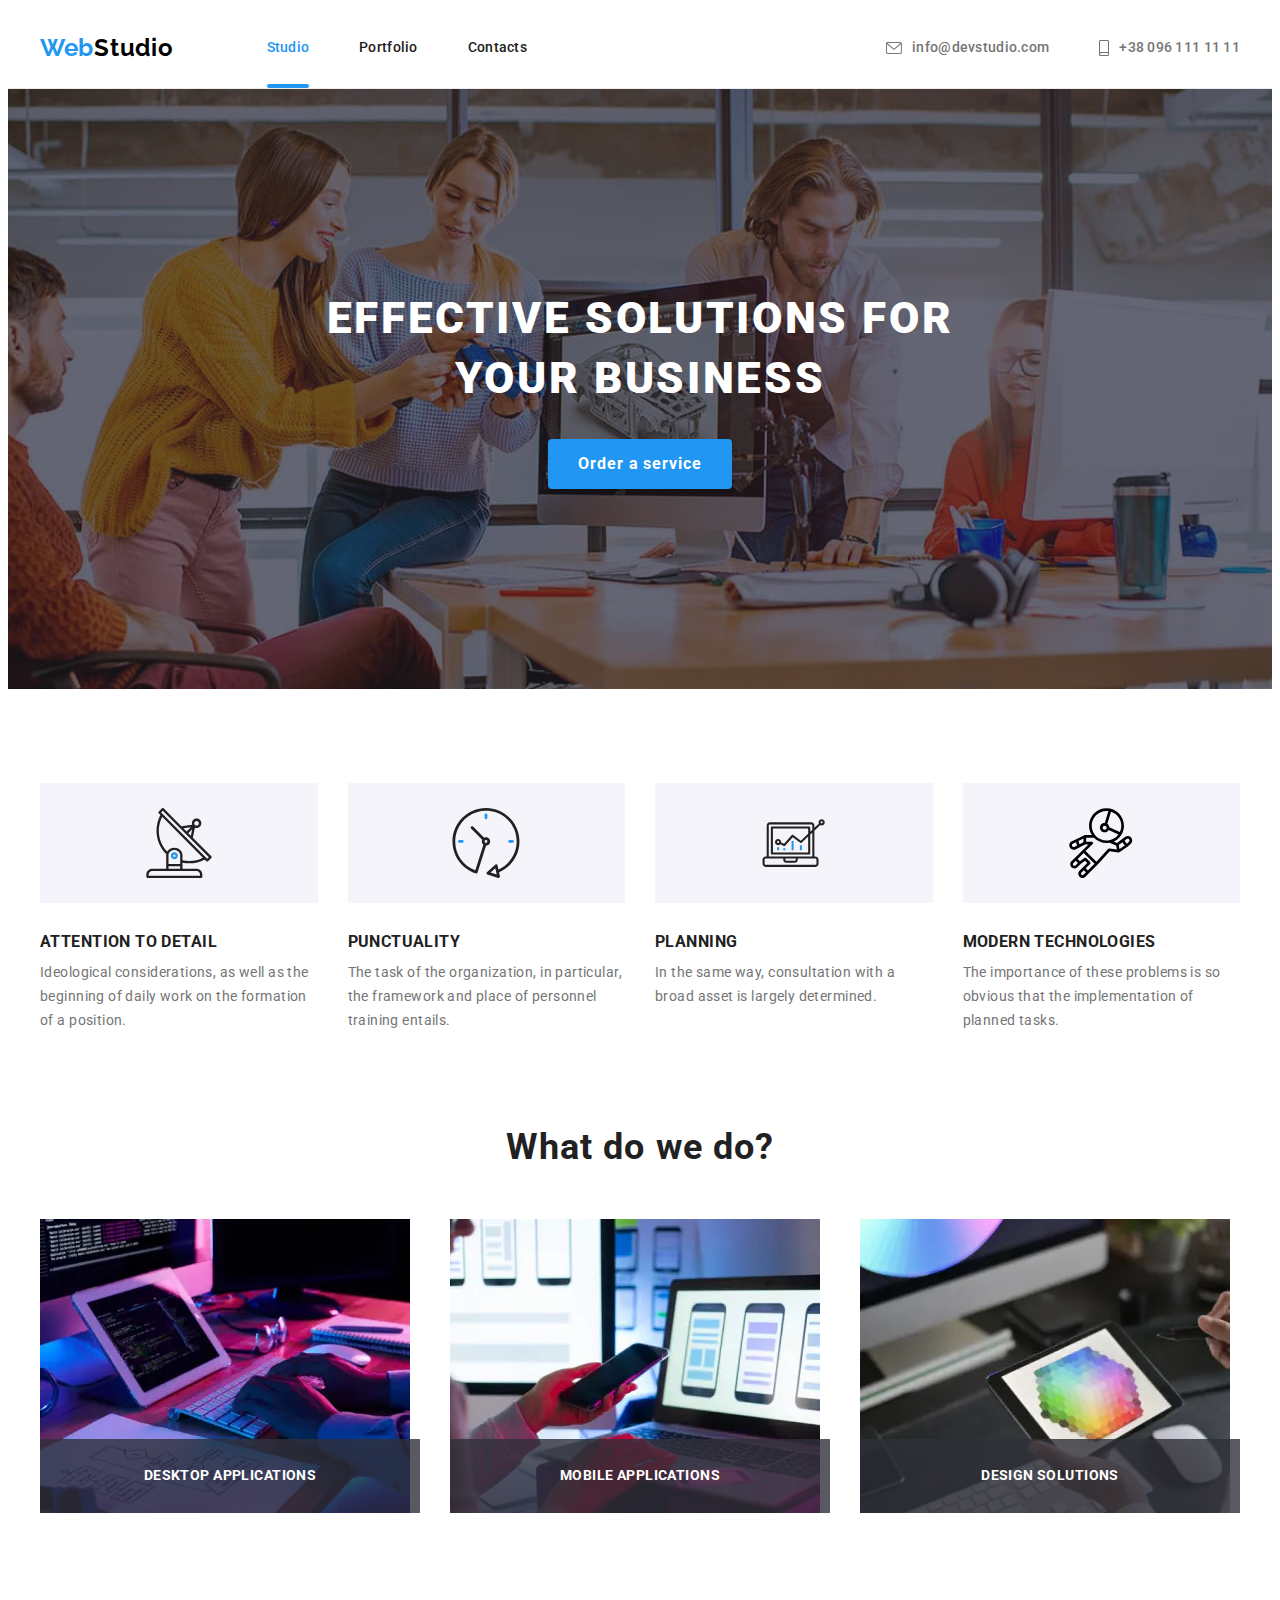
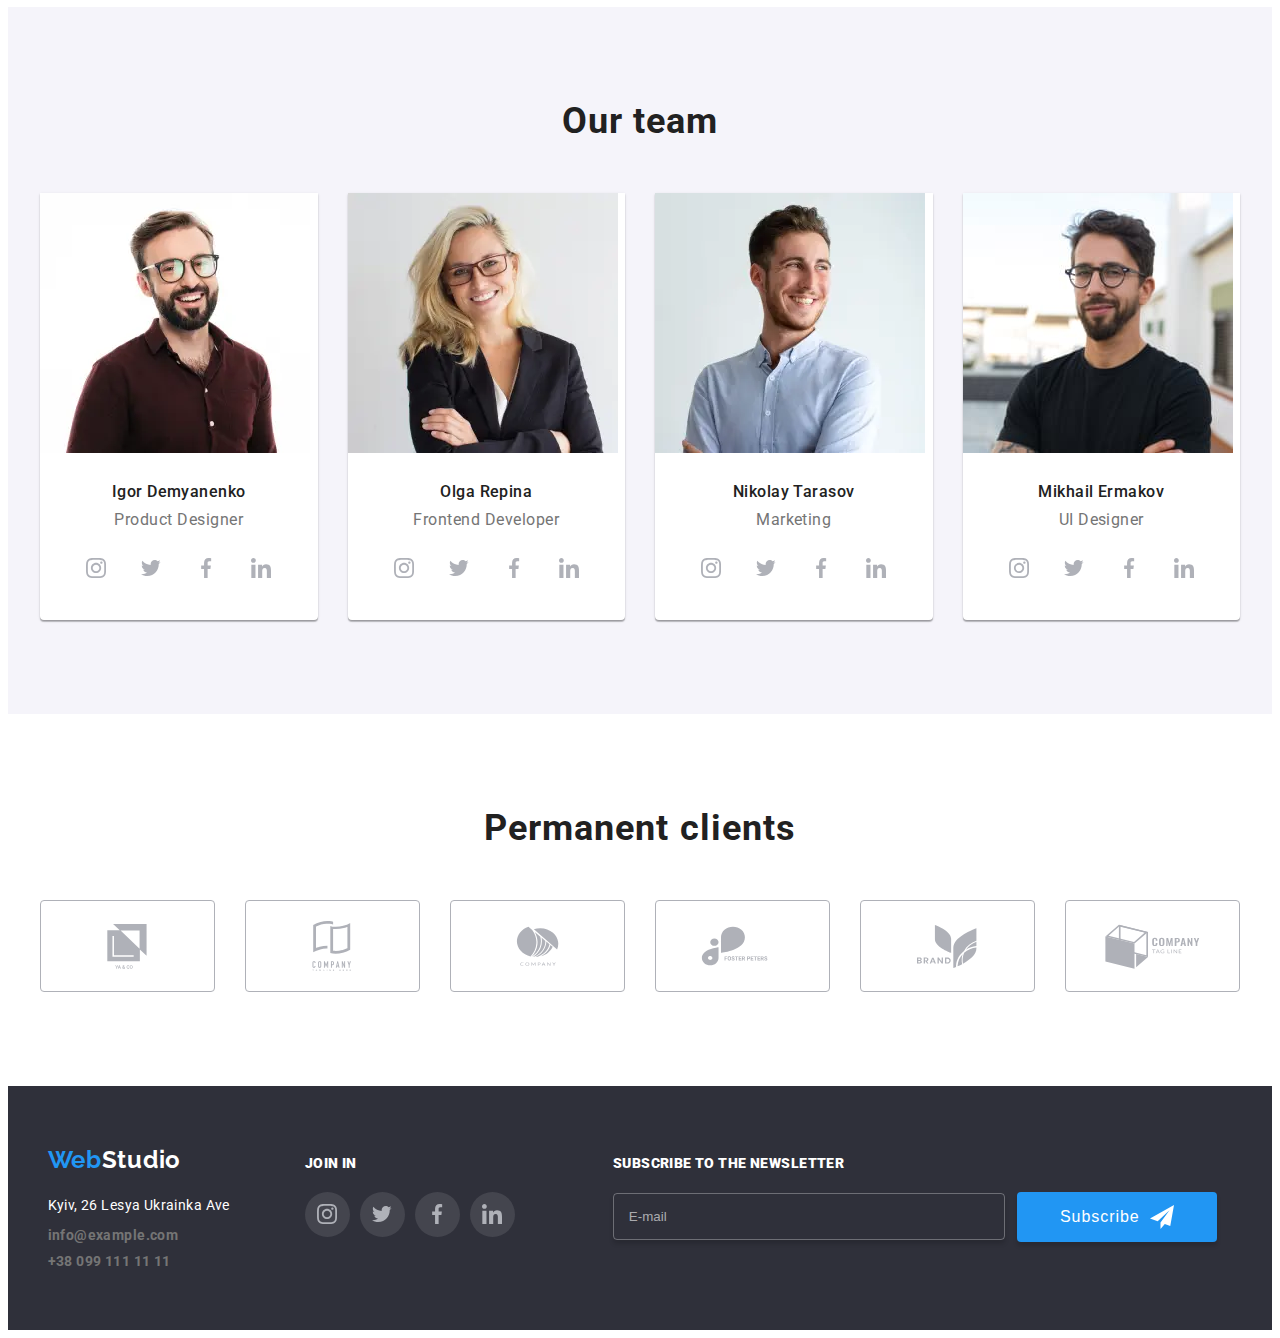
==== commit cca55aec: "change lang" ====
--- a/index.html
+++ b/index.html
@@ -21,7 +21,6 @@
   </head>
 
   <body>
-
     <!-- Header -->
 
     <header class="header">
@@ -32,17 +31,16 @@
           >
           <ul class="menu list">
             <li class="menu__item">
-              <a class="menu__link menu__link-current link" href="">Студия</a>
+              <a class="menu__link menu__link-current link" href="">Studio</a>
             </li>
             <li class="menu__item">
-              <a class="menu__link link" href="./portfolio.html">Портфолио</a>
+              <a class="menu__link link" href="./portfolio.html">Portfolio</a>
             </li>
             <li class="menu__item">
-              <a class="menu__link link" href="">Контакты</a>
+              <a class="menu__link link" href="">Contacts</a>
             </li>
           </ul>
         </nav>
-
 
         <ul class="hookup list">
           <li class="hookup__item">
@@ -65,62 +63,57 @@
 
         <button type="button" class="burger-btn" data-menu-open>
           <svg class="burger-btn__icon" width="40" height="40">
-              <use href="./images/sprite.svg#icon-menu-mobile"></use>
+            <use href="./images/sprite.svg#icon-menu-mobile"></use>
           </svg>
         </button>
-
       </div>
 
       <div class="mobile-menu" data-menu>
-
         <div class="container mobile-menu__container">
-        <button type="button" class="close-btn mobile-menu__close-btn" data-menu-close>
-          <svg class="close-btn__icon" width="40" height="40">
+          <button type="button" class="close-btn mobile-menu__close-btn" data-menu-close>
+            <svg class="close-btn__icon" width="40" height="40">
               <use href="./images/sprite.svg#icon-close-menu"></use>
-          </svg>
-        </button>
-
-        <ul class="list menu-list ">
+            </svg>
+          </button>
+
+          <ul class="list menu-list">
             <li class="menu-list__item">
-              <a class="link menu-list__link menu-list__link-current  " href="./index.html">Студия</a>
+              <a class="link menu-list__link menu-list__link-current" href="./index.html">Studio</a>
             </li>
             <li class="menu-list__item">
-              <a class="link menu-list__link " href="./portfolio.html">Портфолио</a>
+              <a class="link menu-list__link" href="./portfolio.html">Portfolio</a>
             </li>
             <li class="menu-list__item">
-              <a class="link menu-list__link " href="">Контакты</a>
+              <a class="link menu-list__link" href="">Contacts</a>
             </li>
           </ul>
 
           <ul class="list hookup-list">
-          <li class="hookup-list__item">
-            <a class="link hookup-list__link" href="mailto:info@devstudio.com">
-              info@devstudio.com</a>
-          </li>
-          <li class="hookup-list__item">
-            <a class="link hookup-list__link-tel" href="tel:+380961111111">
-              +38 096 111 11 11</a>
-          </li>
-        </ul>
-
-        <ul class="list social-list ">
-          <li class="social-list__item">
-            <a class="link social-list__link" href="#">Instagram</a>
-          </li>
-          <li class="social-list__item">
-            <a class="link social-list__link" href="#">Twitter</a>
-          </li>
-          <li class="social-list__item">
-            <a class="link social-list__link" href="#">Facebook</a>
-          </li>
-          <li class="social-list__item">
-          <a class="link social-list__link" href="#">LinkedIn</a>
-        </li>
-        </ul>
-
-
-      </div>
-
+            <li class="hookup-list__item">
+              <a class="link hookup-list__link-tel" href="tel:+380961111111"> +38 096 111 11 11</a>
+            </li>
+            <li class="hookup-list__item">
+              <a class="link hookup-list__link" href="mailto:info@devstudio.com">
+                info@devstudio.com</a
+              >
+            </li>
+          </ul>
+
+          <ul class="list social-list">
+            <li class="social-list__item">
+              <a class="link social-list__link" href="#">Instagram</a>
+            </li>
+            <li class="social-list__item">
+              <a class="link social-list__link" href="#">Twitter</a>
+            </li>
+            <li class="social-list__item">
+              <a class="link social-list__link" href="#">Facebook</a>
+            </li>
+            <li class="social-list__item">
+              <a class="link social-list__link" href="#">LinkedIn</a>
+            </li>
+          </ul>
+        </div>
       </div>
     </header>
     <main>
@@ -128,10 +121,8 @@
 
       <section class="hero">
         <div class="container hero-container">
-          <h1 class="hero__text">Эффективные решения для вашего бизнеса</h1>
-          <button class="hero-button-text" type="button" data-modal-open>
-            Заказать услугу
-          </button>
+          <h1 class="hero__text">Effective solutions for your business</h1>
+          <button class="hero-button-text" type="button" data-modal-open>Order a service</button>
         </div>
       </section>
 
@@ -139,7 +130,7 @@
 
       <section class="specifics section">
         <div class="container">
-          <h2 class="preference hidden">Наши преимущества</h2>
+          <h2 class="preference hidden">Our advantages</h2>
           <ul class="preference__list list">
             <li class="preference__item">
               <div class="preference__item-icon">
@@ -147,10 +138,10 @@
                   <use href="./images/sprite.svg#icon-antenna"></use>
                 </svg>
               </div>
-              <h3 class="preference__title">Внимание к деталям</h3>
+              <h3 class="preference__title">Attention to detail</h3>
               <p class="preference__text">
-                Идейные соображения, а также начало повседневной работы по
-                формированию позиции.
+                Ideological considerations, as well as the beginning of daily work on the formation
+                of a position.
               </p>
             </li>
             <li class="preference__item">
@@ -159,10 +150,10 @@
                   <use href="./images/sprite.svg#icon-clock"></use>
                 </svg>
               </div>
-              <h3 class="preference__title">Пунктуальность</h3>
+              <h3 class="preference__title">Punctuality</h3>
               <p class="preference__text">
-                Задача организации, в особенности же рамки и место обучения
-                кадров влечет за собой.
+                The task of the organization, in particular, the framework and place of personnel
+                training entails.
               </p>
             </li>
             <li class="preference__item">
@@ -171,10 +162,9 @@
                   <use href="./images/sprite.svg#icon-diagram"></use>
                 </svg>
               </div>
-              <h3 class="preference__title">Планирование</h3>
+              <h3 class="preference__title">Planning</h3>
               <p class="preference__text">
-                Равным образом консультация с широким активом в значительной
-                степени обуславливает.
+                In the same way, consultation with a broad asset is largely determined.
               </p>
             </li>
             <li class="preference__item">
@@ -183,10 +173,10 @@
                   <use href="./images/sprite.svg#icon-spaceman"></use>
                 </svg>
               </div>
-              <h3 class="preference__title">Современные технологии</h3>
+              <h3 class="preference__title">Modern technologies</h3>
               <p class="preference__text">
-                Значимость этих проблем настолько очевидна, что реализация
-                плановых заданий.
+                The importance of these problems is so obvious that the implementation of planned
+                tasks.
               </p>
             </li>
           </ul>
@@ -197,42 +187,52 @@
 
       <section class="work section">
         <div class="container">
-          <h2 class="work__title">Чем мы занимаемся</h2>
+          <h2 class="work__title">What do we do?</h2>
           <ul class="work__item list">
             <li class="work__item-img">
               <picture>
-                <source media="(min-width: 1200px)" srcset="./images/box1desktop.webp 1x, ./images/box1desktop@2x.webp 2x" type="image/webp">
-                <source media="(min-width: 1200px)" srcset="./images/box1desktop.jpg 1x, ./images/box1desktop@2x.jpg 2x">
-              <img
-                src="./images/box1desktop.jpg"
-                alt="Компьютер"
-              />
-            </picture>
-              <p class="work__overlay">Десктопные приложения</p>
+                <source
+                  media="(min-width: 1200px)"
+                  srcset="./images/box1desktop.webp 1x, ./images/box1desktop@2x.webp 2x"
+                  type="image/webp"
+                />
+                <source
+                  media="(min-width: 1200px)"
+                  srcset="./images/box1desktop.jpg 1x, ./images/box1desktop@2x.jpg 2x"
+                />
+                <img src="./images/box1desktop.jpg" alt="Компьютер" />
+              </picture>
+              <p class="work__overlay">Desktop applications</p>
             </li>
             <li class="work__item-img">
               <picture>
-              <source media="(min-width: 1200px)" srcset="./images/box2desktop.webp 1x, ./images/box2desktop@2x.webp 2x"
-                type="image/webp">
-              <source media="(min-width: 1200px)" srcset="./images/box2desktop.jpg 1x, ./images/box2desktop@2x.jpg 2x">
-              <img
-                src="./images/box2desktop.jpg"
-                alt="Ноутбук и телефон"
-              />
-            </picture>
-              <p class="work__overlay">Мобильные приложения</p>
+                <source
+                  media="(min-width: 1200px)"
+                  srcset="./images/box2desktop.webp 1x, ./images/box2desktop@2x.webp 2x"
+                  type="image/webp"
+                />
+                <source
+                  media="(min-width: 1200px)"
+                  srcset="./images/box2desktop.jpg 1x, ./images/box2desktop@2x.jpg 2x"
+                />
+                <img src="./images/box2desktop.jpg" alt="Ноутбук и телефон" />
+              </picture>
+              <p class="work__overlay">Mobile applications</p>
             </li>
             <li class="work__item-img">
               <picture>
-                <source media="(min-width: 1200px)" srcset="./images/box3desktop.webp 1x, ./images/box3desktop@2x.webp 2x"
-                  type="image/webp">
-                <source media="(min-width: 1200px)" srcset="./images/box3desktop.jpg 1x, ./images/box3desktop@2x.jpg 2x">
-              <img
-                src="./images/box3desktop.jpg"
-                alt="Планшет"
-              />
-            </picture>
-              <p class="work__overlay">Дизайнерские решения</p>
+                <source
+                  media="(min-width: 1200px)"
+                  srcset="./images/box3desktop.webp 1x, ./images/box3desktop@2x.webp 2x"
+                  type="image/webp"
+                />
+                <source
+                  media="(min-width: 1200px)"
+                  srcset="./images/box3desktop.jpg 1x, ./images/box3desktop@2x.jpg 2x"
+                />
+                <img src="./images/box3desktop.jpg" alt="Планшет" />
+              </picture>
+              <p class="work__overlay">Design solutions</p>
             </li>
           </ul>
         </div>
@@ -242,26 +242,41 @@
 
       <section class="team section">
         <div class="container">
-          <h2 class="team__title">Наша команда</h2>
+          <h2 class="team__title">Our team</h2>
           <ul class="team__item list">
             <li class="team__list">
               <picture>
-                <source media="(min-width: 1200px)" srcset="./images/igor-desktop.webp 1x, ./images/igor-desktop@2x.webp 2x"
-                  type="image/webp">
-                <source media="(min-width: 1200px)" srcset="./images/igor-desktop.jpg 1x, ./images/igor-desktop@2x.jpg 2x">
-                <source media="(min-width: 768px)" srcset="./images/igor-tablet.webp 1x, ./images/igor-tablet@2x.webp 2x"
-                  type="image/webp">
-                <source media="(min-width: 768px)" srcset="./images/igor-tablet.jpg 1x, ./images/igor-tablet@2x.jpg 2x">
-                <source media="(min-width: 320px)" srcset="./images/igor-mobile.webp 1x, ./images/igor-mobile@2x.webp 2x"
-                  type="image/webp">
-                <source media="(min-width: 320px)" srcset="./images/igor-mobile.jpg 1x, ./images/igor-mobile@2x.jpg 2x">
-              <img
-                src="./images/igor-desktop.jpg"
-                alt="Фото мужчины"
-              />
-            </picture>
+                <source
+                  media="(min-width: 1200px)"
+                  srcset="./images/igor-desktop.webp 1x, ./images/igor-desktop@2x.webp 2x"
+                  type="image/webp"
+                />
+                <source
+                  media="(min-width: 1200px)"
+                  srcset="./images/igor-desktop.jpg 1x, ./images/igor-desktop@2x.jpg 2x"
+                />
+                <source
+                  media="(min-width: 768px)"
+                  srcset="./images/igor-tablet.webp 1x, ./images/igor-tablet@2x.webp 2x"
+                  type="image/webp"
+                />
+                <source
+                  media="(min-width: 768px)"
+                  srcset="./images/igor-tablet.jpg 1x, ./images/igor-tablet@2x.jpg 2x"
+                />
+                <source
+                  media="(min-width: 320px)"
+                  srcset="./images/igor-mobile.webp 1x, ./images/igor-mobile@2x.webp 2x"
+                  type="image/webp"
+                />
+                <source
+                  media="(min-width: 320px)"
+                  srcset="./images/igor-mobile.jpg 1x, ./images/igor-mobile@2x.jpg 2x"
+                />
+                <img src="./images/igor-desktop.jpg" alt="Фото мужчины" />
+              </picture>
               <div class="person">
-                <h3 class="person__name">Игорь Демьяненко</h3>
+                <h3 class="person__name">Igor Demyanenko</h3>
                 <p class="person__position" lang="en">Product Designer</p>
                 <ul class="social__list list">
                   <li class="social__item">
@@ -280,17 +295,13 @@
                   <li class="social__item">
                     <a class="social__link" href=""
                       ><svg class="social__link-icon" width="20" height="20">
-                        <use
-                          href="./images/sprite.svg#icon-facebook"
-                        ></use></svg
-                    ></a>
-                  </li>
-                  <li class="social__item">
-                    <a class="social__link" href=""
-                      ><svg class="social__link-icon" width="20" height="20">
-                        <use
-                          href="./images/sprite.svg#icon-linkedin"
-                        ></use></svg
+                        <use href="./images/sprite.svg#icon-facebook"></use></svg
+                    ></a>
+                  </li>
+                  <li class="social__item">
+                    <a class="social__link" href=""
+                      ><svg class="social__link-icon" width="20" height="20">
+                        <use href="./images/sprite.svg#icon-linkedin"></use></svg
                     ></a>
                   </li>
                 </ul>
@@ -298,23 +309,37 @@
             </li>
             <li class="team__list">
               <picture>
-              <source media="(min-width: 1200px)" srcset="./images/olga-desktop.webp 1x, ./images/olga-desktop@2x.webp 2x"
-                type="image/webp">
-              <source media="(min-width: 1200px)" srcset="./images/olga-desktop.jpg 1x, ./images/olga-desktop@2x.jpg 2x">
-              <source media="(min-width: 768px)" srcset="./images/olga-tablet.webp 1x, ./images/olga-tablet@2x.webp 2x"
-                type="image/webp">
-              <source media="(min-width: 768px)" srcset="./images/olga-tablet.jpg 1x, ./images/olga-tablet@2x.jpg 2x">
-              <source media="(min-width: 320px)" srcset="./images/olga-mobile.webp 1x, ./images/olga-mobile@2x.webp 2x"
-                type="image/webp">
-              <source media="(min-width: 320px)" srcset="./images/olga-mobile.jpg 1x, ./images/olga-mobile@2x.jpg 2x">
-              <img
-                class="photo"
-                src="./images/olga-desktop.jpg"
-                alt="Фото женщины"
-              />
-            </picture>
+                <source
+                  media="(min-width: 1200px)"
+                  srcset="./images/olga-desktop.webp 1x, ./images/olga-desktop@2x.webp 2x"
+                  type="image/webp"
+                />
+                <source
+                  media="(min-width: 1200px)"
+                  srcset="./images/olga-desktop.jpg 1x, ./images/olga-desktop@2x.jpg 2x"
+                />
+                <source
+                  media="(min-width: 768px)"
+                  srcset="./images/olga-tablet.webp 1x, ./images/olga-tablet@2x.webp 2x"
+                  type="image/webp"
+                />
+                <source
+                  media="(min-width: 768px)"
+                  srcset="./images/olga-tablet.jpg 1x, ./images/olga-tablet@2x.jpg 2x"
+                />
+                <source
+                  media="(min-width: 320px)"
+                  srcset="./images/olga-mobile.webp 1x, ./images/olga-mobile@2x.webp 2x"
+                  type="image/webp"
+                />
+                <source
+                  media="(min-width: 320px)"
+                  srcset="./images/olga-mobile.jpg 1x, ./images/olga-mobile@2x.jpg 2x"
+                />
+                <img class="photo" src="./images/olga-desktop.jpg" alt="Фото женщины" />
+              </picture>
               <div class="person">
-                <h3 class="person__name">Ольга Репина</h3>
+                <h3 class="person__name">Olga Repina</h3>
                 <p class="person__position" lang="en">Frontend Developer</p>
                 <ul class="social__list list">
                   <li class="social__item">
@@ -333,17 +358,13 @@
                   <li class="social__item">
                     <a class="social__link" href=""
                       ><svg class="social__link-icon" width="20" height="20">
-                        <use
-                          href="./images/sprite.svg#icon-facebook"
-                        ></use></svg
-                    ></a>
-                  </li>
-                  <li class="social__item">
-                    <a class="social__link" href=""
-                      ><svg class="social__link-icon" width="20" height="20">
-                        <use
-                          href="./images/sprite.svg#icon-linkedin"
-                        ></use></svg
+                        <use href="./images/sprite.svg#icon-facebook"></use></svg
+                    ></a>
+                  </li>
+                  <li class="social__item">
+                    <a class="social__link" href=""
+                      ><svg class="social__link-icon" width="20" height="20">
+                        <use href="./images/sprite.svg#icon-linkedin"></use></svg
                     ></a>
                   </li>
                 </ul>
@@ -351,23 +372,37 @@
             </li>
             <li class="team__list">
               <picture>
-                <source media="(min-width: 1200px)" srcset="./images/nikolay-desktop.webp 1x, ./images/nikolay-desktop@2x.webp 2x"
-                  type="image/webp">
-                <source media="(min-width: 1200px)" srcset="./images/nikolay-desktop.jpg 1x, ./images/nikolay-desktop@2x.jpg 2x">
-                <source media="(min-width: 768px)" srcset="./images/nikolay-tablet.webp 1x, ./images/nikolay-tablet@2x.webp 2x"
-                  type="image/webp">
-                <source media="(min-width: 768px)" srcset="./images/nikolay-tablet.jpg 1x, ./images/nikolay-tablet@2x.jpg 2x">
-                <source media="(min-width: 320px)" srcset="./images/nikolay-mobile.webp 1x, ./images/nikolay-mobile@2x.webp 2x"
-                  type="image/webp">
-                <source media="(min-width: 320px)" srcset="./images/nikolay-mobile.jpg 1x, ./images/nikolay-mobile@2x.jpg 2x">
-              <img
-                class="photo"
-                src="./images/nikolay-desktop.jpg"
-                alt="Фото мужчины"
-              />
-            </picture>
+                <source
+                  media="(min-width: 1200px)"
+                  srcset="./images/nikolay-desktop.webp 1x, ./images/nikolay-desktop@2x.webp 2x"
+                  type="image/webp"
+                />
+                <source
+                  media="(min-width: 1200px)"
+                  srcset="./images/nikolay-desktop.jpg 1x, ./images/nikolay-desktop@2x.jpg 2x"
+                />
+                <source
+                  media="(min-width: 768px)"
+                  srcset="./images/nikolay-tablet.webp 1x, ./images/nikolay-tablet@2x.webp 2x"
+                  type="image/webp"
+                />
+                <source
+                  media="(min-width: 768px)"
+                  srcset="./images/nikolay-tablet.jpg 1x, ./images/nikolay-tablet@2x.jpg 2x"
+                />
+                <source
+                  media="(min-width: 320px)"
+                  srcset="./images/nikolay-mobile.webp 1x, ./images/nikolay-mobile@2x.webp 2x"
+                  type="image/webp"
+                />
+                <source
+                  media="(min-width: 320px)"
+                  srcset="./images/nikolay-mobile.jpg 1x, ./images/nikolay-mobile@2x.jpg 2x"
+                />
+                <img class="photo" src="./images/nikolay-desktop.jpg" alt="Фото мужчины" />
+              </picture>
               <div class="person">
-                <h3 class="person__name">Николай Тарасов</h3>
+                <h3 class="person__name">Nikolay Tarasov</h3>
                 <p class="person__position" lang="en">Marketing</p>
                 <ul class="social__list list">
                   <li class="social__item">
@@ -386,17 +421,13 @@
                   <li class="social__item">
                     <a class="social__link" href=""
                       ><svg class="social__link-icon" width="20" height="20">
-                        <use
-                          href="./images/sprite.svg#icon-facebook"
-                        ></use></svg
-                    ></a>
-                  </li>
-                  <li class="social__item">
-                    <a class="social__link" href=""
-                      ><svg class="social__link-icon" width="20" height="20">
-                        <use
-                          href="./images/sprite.svg#icon-linkedin"
-                        ></use></svg
+                        <use href="./images/sprite.svg#icon-facebook"></use></svg
+                    ></a>
+                  </li>
+                  <li class="social__item">
+                    <a class="social__link" href=""
+                      ><svg class="social__link-icon" width="20" height="20">
+                        <use href="./images/sprite.svg#icon-linkedin"></use></svg
                     ></a>
                   </li>
                 </ul>
@@ -404,20 +435,32 @@
             </li>
             <li class="team__list">
               <picture>
-                <source media="(min-width: 1200px)" srcset="./images/mihail-desktop.jpg 1x, ./images/mihail-desktop@2x.jpg 2x">
-                <source media="(min-width: 768px)" srcset="./images/mihail-tablet.webp 1x, ./images/mihail-tablet@2x.webp 2x"
-                  type="image/webp">
-                <source media="(min-width: 768px)" srcset="./images/mihail-tablet.jpg 1x, ./images/mihail-tablet@2x.jpg 2x">
-                <source media="(min-width: 320px)" srcset="./images/mihail-mobile.webp 1x, ./images/mihail-mobile@2x.webp 2x"
-                  type="image/webp">
-                <source media="(min-width: 320px)" srcset="./images/mihail-mobile.jpg 1x, ./images/mihail-mobile@2x.jpg 2x">
-              <img
-                src="./images/mihail-desktop.jpg"
-                alt="Фото мужчины"
-              />
+                <source
+                  media="(min-width: 1200px)"
+                  srcset="./images/mihail-desktop.jpg 1x, ./images/mihail-desktop@2x.jpg 2x"
+                />
+                <source
+                  media="(min-width: 768px)"
+                  srcset="./images/mihail-tablet.webp 1x, ./images/mihail-tablet@2x.webp 2x"
+                  type="image/webp"
+                />
+                <source
+                  media="(min-width: 768px)"
+                  srcset="./images/mihail-tablet.jpg 1x, ./images/mihail-tablet@2x.jpg 2x"
+                />
+                <source
+                  media="(min-width: 320px)"
+                  srcset="./images/mihail-mobile.webp 1x, ./images/mihail-mobile@2x.webp 2x"
+                  type="image/webp"
+                />
+                <source
+                  media="(min-width: 320px)"
+                  srcset="./images/mihail-mobile.jpg 1x, ./images/mihail-mobile@2x.jpg 2x"
+                />
+                <img src="./images/mihail-desktop.jpg" alt="Фото мужчины" />
               </picture>
               <div class="person">
-                <h3 class="person__name">Михаил Ермаков</h3>
+                <h3 class="person__name">Mikhail Ermakov</h3>
                 <p class="person__position" lang="en">UI Designer</p>
                 <ul class="social__list list">
                   <li class="social__item">
@@ -436,17 +479,13 @@
                   <li class="social__item">
                     <a class="social__link" href="">
                       <svg class="social__link-icon" width="20" height="20">
-                        <use
-                          href="./images/sprite.svg#icon-facebook"
-                        ></use></svg
+                        <use href="./images/sprite.svg#icon-facebook"></use></svg
                     ></a>
                   </li>
                   <li class="social__item">
                     <a class="social__link" href="">
                       <svg class="social__link-icon" width="20" height="20">
-                        <use
-                          href="./images/sprite.svg#icon-linkedin"
-                        ></use></svg
+                        <use href="./images/sprite.svg#icon-linkedin"></use></svg
                     ></a>
                   </li>
                 </ul>
@@ -460,7 +499,7 @@
 
       <section class="company section">
         <div class="container">
-          <h2 class="company__title">Постоянные клиенты</h2>
+          <h2 class="company__title">Permanent clients</h2>
           <ul class="company__list list">
             <li class="company__item">
               <a class="company__link" href="">
@@ -514,68 +553,64 @@
     <footer class="footer">
       <div class="container general">
         <div class="footer-wrapper">
-        <div class="footer-container">
-          <a class="logo footer-logo link" lang="en" href="./index.html"
-            ><span class="half-logo">Web</span>Studio</a
-          >
-          <address class="address">
-            <ul class="contacts list">
-              <li class="contacts-item">
-                <a
-                  class="connect link"
-                  href="https://goo.gl/maps/mreH3rbR9d4Kw75F6"
-                  target="_blank"
-                  rel="noopener noreferrer"
-                  >г. Киев, пр-т Леси Украинки, 26</a
-                >
+          <div class="footer-container">
+            <a class="logo footer-logo link" lang="en" href="./index.html"
+              ><span class="half-logo">Web</span>Studio</a
+            >
+            <address class="address">
+              <ul class="contacts list">
+                <li class="contacts-item">
+                  <a
+                    class="connect link"
+                    href="https://goo.gl/maps/mreH3rbR9d4Kw75F6"
+                    target="_blank"
+                    rel="noopener noreferrer"
+                    >Kyiv, 26 Lesya Ukrainka Ave</a
+                  >
+                </li>
+                <li class="contacts-item">
+                  <a class="hookup-footer link" href="mailto:info@example.com">info@example.com</a>
+                </li>
+                <li class="contacts-item">
+                  <a class="hookup-footer link" href="tel:+380991111111">+38 099 111 11 11</a>
+                </li>
+              </ul>
+            </address>
+          </div>
+          <div class="footer-container footer-container-social">
+            <h2 class="footer-title"><strong>join in</strong></h2>
+            <ul class="social__list social__list-footer list">
+              <li class="social__item">
+                <a class="social__link footer__link" href=""
+                  ><svg class="footer__link-icon" width="20" height="20">
+                    <use href="./images/sprite.svg#icon-instagram"></use></svg
+                ></a>
               </li>
-              <li class="contacts-item">
-                <a class="hookup-footer link" href="mailto:info@example.com"
-                  >info@example.com</a
-                >
+              <li class="social__item">
+                <a class="social__link footer__link" href=""
+                  ><svg class="footer__link-icon" width="20" height="20">
+                    <use href="./images/sprite.svg#icon-twitter"></use></svg
+                ></a>
               </li>
-              <li class="contacts-item">
-                <a class="hookup-footer link" href="tel:+380991111111"
-                  >+38 099 111 11 11</a
-                >
+              <li class="social__item">
+                <a class="social__link footer__link" href=""
+                  ><svg class="footer__link-icon" width="20" height="20">
+                    <use href="./images/sprite.svg#icon-facebook"></use></svg
+                ></a>
+              </li>
+              <li class="social__item">
+                <a class="social__link footer__link" href=""
+                  ><svg class="footer__link-icon" width="20" height="20">
+                    <use href="./images/sprite.svg#icon-linkedin"></use></svg
+                ></a>
               </li>
             </ul>
-          </address>
+          </div>
         </div>
-        <div class="footer-container footer-container-social">
-          <h2 class="footer-title"><strong>присоединяйтесь</strong></h2>
-          <ul class="social__list social__list-footer list">
-            <li class="social__item">
-              <a class="social__link footer__link" href=""
-                ><svg class="footer__link-icon" width="20" height="20">
-                  <use href="./images/sprite.svg#icon-instagram"></use></svg
-              ></a>
-            </li>
-            <li class="social__item">
-              <a class="social__link footer__link" href=""
-                ><svg class="footer__link-icon" width="20" height="20">
-                  <use href="./images/sprite.svg#icon-twitter"></use></svg
-              ></a>
-            </li>
-            <li class="social__item">
-              <a class="social__link footer__link" href=""
-                ><svg class="footer__link-icon" width="20" height="20">
-                  <use href="./images/sprite.svg#icon-facebook"></use></svg
-              ></a>
-            </li>
-            <li class="social__item">
-              <a class="social__link footer__link" href=""
-                ><svg class="footer__link-icon" width="20" height="20">
-                  <use href="./images/sprite.svg#icon-linkedin"></use></svg
-              ></a>
-            </li>
-          </ul>
-        </div>
-      </div>
         <!-- /* Subscription form */ -->
 
         <div class="subscription">
-          <b class="subscription-footer">Подпишитесь на рассылку</b>
+          <b class="subscription-footer">Subscribe to the newsletter</b>
           <form>
             <div class="container-subscription">
               <input
@@ -586,7 +621,7 @@
                 required
               />
               <button class="subscription-btn" type="submit">
-                Подписаться
+                Subscribe
                 <svg class="subscription-icon" width="24" height="24">
                   <use href="./images/sprite.svg#icon-send"></use>
                 </svg>
@@ -607,9 +642,9 @@
         </button>
 
         <form class="modal-form">
-          <b class="modal-form-head">Оставьте свои данные, мы вам перезвоним</b>
+          <b class="modal-form-head">Leave your details and we will call you back</b>
           <label class="modal-form-field"
-            >Имя
+            >Name
             <span class="modal-input-wrapper">
               <input
                 class="modal-form-input"
@@ -625,7 +660,7 @@
           </label>
 
           <label class="modal-form-field"
-            >Телефон
+            >Phone
             <span class="modal-input-wrapper">
               <input
                 class="modal-form-input"
@@ -640,20 +675,16 @@
           </label>
 
           <label class="modal-form-field"
-            >Почта
+            >E-mail
             <span class="modal-input-wrapper">
-              <input
-                class="modal-form-input"
-                type="email"
-                name="user-email"
-                required />
+              <input class="modal-form-input" type="email" name="user-email" required />
               <svg class="modal-icon" width="18" height="18">
                 <use href="./images/sprite.svg#icon-email-black"></use></svg
             ></span>
           </label>
 
           <label class="modal-form-field"
-            >Комментарий
+            >Commentary
             <textarea
               class="modal-form-message"
               name="user-comment"
@@ -669,11 +700,11 @@
           />
 
           <label for="policy" class="modal-form-checkbox"
-            >Соглашаюсь с рассылкой и принимаю &nbsp;
-            <a class="link modal-form-contract" href="">Условия договора</a>
+            >I agree with the newsletter and accept it
+            <a class="link modal-form-contract" href="">Terms of the contract</a>
           </label>
 
-          <button class="modal-form-btn" type="submit">Отправить</button>
+          <button class="modal-form-btn" type="submit">Send</button>
         </form>
       </div>
     </div>
--- a/css/main.min.css
+++ b/css/main.min.css
@@ -1,2 +1,2 @@
-:root{--accent-color: #2196f3;--secondary-color: #212121;--title-color: #ffffff;--hero-color: #2f303a;--text-color: #757575;--team-section-color: #f5f4fa;--half-logo-color: #000000;--border-color: #eeeeee;--line-color: #ececec;--icon-color: #afb1b8;--hover-btn: #188ce8}.hidden{position:absolute;width:1px;height:1px;margin:-1px;padding:0;overflow:hidden;border:0;clip:rect(0 0 0 0)}body{font-family:'Roboto', sans-serif;font-style:normal;font-weight:700;font-size:14px;line-height:1.14;letter-spacing:0.03em}h1,h2,h3,h4,h5,h6,p{margin-top:0;margin-bottom:0}ul,ol{margin-top:0;margin-bottom:0;padding-left:0}img{display:block;max-width:100%;height:auto}.link{text-decoration:none}.list{list-style:none}.section{padding-top:60px;padding-bottom:60px}@media screen and (min-width: 1200px){.section{padding-top:94px;padding-bottom:94px}}.container{margin:0 auto;padding-left:15px;padding-right:15px}@media screen and (min-width: 480px){.container{width:450px}}@media screen and (min-width: 768px){.container{width:738px}}@media screen and (min-width: 1200px){.container{width:1200px}}.work__title,.team__title,.company__title{font-size:36px;line-height:1.16;letter-spacing:.03em;margin-bottom:30px;text-align:center;color:var(--secondary-color)}@media screen and (min-width: 1200px){.work__title,.team__title,.company__title{margin-bottom:50px}}.logo,.half-logo{font-size:26px;line-height:1.19;letter-spacing:.03em;font-family:'Raleway', sans-serif;color:var(--half-logo-color)}@media screen and (min-width: 1200px){.logo,.half-logo{font-size:24px;line-height:1.17;letter-spacing:.03em}}@media screen and (max-width: 767px){.logo{padding-top:15px;padding-bottom:15px}}@media screen and (min-width: 768px){.logo{margin-right:88px}}@media screen and (min-width: 1200px){.logo{margin-right:93px}}.half-logo{color:var(--accent-color)}.footer-logo{margin-right:0;color:var(--title-color)}.social__list{display:flex;justify-content:center}.social__link{transition-property:background-color, fill;transition-duration:250ms;transition-timing-function:cubic-bezier(0.4, 0, 0.2, 1);display:flex;height:45px;width:45px;justify-content:center;align-items:center;border-radius:50%;background-color:var(--title-color);fill:var(--icon-color)}.social__link:hover,.social__link:focus{background-color:var(--accent-color);fill:var(--title-color)}.social__item:not(:last-child){margin-right:10px}.footer__link{background-color:rgba(255,255,255,0.1)}.footer__link:hover,.footer__link:focus{background-color:var(--accent-color);fill:var(--title-color)}.footer__icon{fill:var(--title-color)}.header{background-color:var(--title-color);border-bottom:1px solid var(--line-color)}.nav{display:flex;align-items:center}@media screen and (max-width: 768px){.nav{justify-content:space-between}}.menu{display:none}@media screen and (min-width: 768px){.menu{display:flex;align-items:center}}.menu__item{position:relative}.menu__item:not(:last-child){margin-right:50px}.hookup{display:none}@media screen and (min-width: 768px){.hookup{display:block;align-items:center;margin-left:auto}}@media screen and (min-width: 1200px){.hookup{display:flex;flex-direction:row;align-items:center;margin-left:auto}}.hookup__item:not(:first-child){margin-top:10px}@media screen and (min-width: 1200px){.hookup__item:not(:first-child){margin-left:50px;margin-top:0px}}.menu__link{padding-top:32px;padding-bottom:32px}.menu__link,.hookup__link{transition-property:color, fill;transition-duration:250ms;transition-timing-function:cubic-bezier(0.4, 0, 0.2, 1);display:flex;align-items:center;font-size:12px;line-height:1.16;letter-spacing:.02em;font-weight:500;color:var(--secondary-color)}@media screen and (min-width: 1200px){.menu__link,.hookup__link{font-size:14px;line-height:1.14;letter-spacing:.02em;padding-top:32px;padding-bottom:32px}}.hookup__link{font-style:normal;color:var(--text-color);fill:var(--text-color)}.hookup__link:hover,.hookup__link:focus{color:var(--accent-color);fill:var(--accent-color)}.menu__link:hover,.menu__link:focus{color:var(--accent-color);fill:var(--accent-color)}.hookup__link-icon{display:flex;font-style:inherit;margin-right:10px}.menu__link-current{color:var(--accent-color)}.menu__link-current::after{content:' ';position:absolute;left:0;bottom:0;display:block;width:100%;height:4px;border-radius:2px;background-color:var(--accent-color)}.burger-btn,.close-btn{cursor:pointer;border:none;padding:0;line-height:0;background:transparent}.burger-btn:hover,.burger-btn:focus,.close-btn:hover,.close-btn:focus{fill:var(--accent-color)}@media screen and (min-width: 768px){.burger-btn,.close-btn{display:none}}.mobile-menu{position:fixed;z-index:10;top:0;left:0;width:100vw;height:100vh;background-color:var(--title-color);box-shadow:0px 4px 4px rgba(0,0,0,0.25)}@media screen and (min-width: 768px){.mobile-menu{display:none}}.mobile-menu{opacity:0;visibility:hidden;pointer-events:none}.mobile-menu.is-open{opacity:1;visibility:visible;pointer-events:auto}.mobile-menu__container{position:absolute;display:flex;flex-direction:column;height:100%;width:100%;padding:48px 40px 40px 15px}.mobile-menu__close-btn{position:absolute;right:15px;top:10px}.menu-list__item:not(:first-child),.hookup-list__item:not(:first-child){margin-top:32px}.menu-list__link{font-size:40px;line-height:47px;letter-spacing:.02em;font-weight:500;color:var(--secondary-color)}.menu-list__link-current{color:var(--accent-color)}.hookup-list{margin-bottom:64px;margin-top:auto}.hookup-list__link{font-size:34px;line-height:40px;letter-spacing:.02em;font-size:8vw;font-weight:500;color:var(--accent-color)}.hookup-list__link-tel{font-size:24px;line-height:28px;letter-spacing:.02em;font-weight:500;color:var(--text-color)}.social-list{display:flex;align-items:center;flex-wrap:wrap}.social-list__item:not(:first-child){padding-left:10px}.social-list__item:not(:last-child){padding-right:10px;border-right:1px solid rgba(33,33,33,0.2)}.social-list__link{font-size:18px;line-height:22px;letter-spacing:.02em;font-weight:500;color:var(--accent-color)}.hero{padding-top:118px;padding-bottom:118px;text-align:center;background-size:cover;background-position:center;background-repeat:no-repeat;background-color:var(--hero-color);background-image:linear-gradient(rgba(47,48,58,0.4), rgba(47,48,58,0.4)),url("../images/hero-mobile.jpg")}@media screen and (min-width: 480px){.hero{background-image:linear-gradient(rgba(47,48,58,0.4), rgba(47,48,58,0.4)),url("../images/hero-tablet.jpg")}}@media screen and (min-width: 768px){.hero{background-image:linear-gradient(rgba(47,48,58,0.4), rgba(47,48,58,0.4)),url("../images/hero-desktop.jpg")}}@media screen and (min-width: 1200px){.hero{padding-top:200px;padding-bottom:200px}}@media screen and (min-width: 1600px){.hero{background-image:none}}@media screen and (min-width: 768px){.hero-container{width:390px}}@media screen and (min-width: 1200px){.hero-container{width:700px}}.hero__text{margin-bottom:30px;font-size:26px;line-height:1.62;letter-spacing:.06em;font-weight:900;text-transform:uppercase;color:var(--title-color)}@media screen and (min-width: 1200px){.hero__text{font-size:44px;line-height:1.36;letter-spacing:.06em}}.hero-button-text{align-items:center;text-align:center;padding:10px 30px;border:none;background:transparent;font-family:inherit;cursor:pointer;font-size:16px;line-height:1.87;letter-spacing:.06em;font-weight:700;box-shadow:0px 4px 4px rgba(0,0,0,0.15);border-radius:4px;color:var(--title-color);background:var(--accent-color)}.hero-button-text:hover,.hero-button-text:focus{background:var(--hover-btn)}@media screen and (min-width: 1200px){.specifics{padding-bottom:94px}}@media screen and (min-width: 768px){.preference__list{display:flex;flex-wrap:wrap;margin-top:-30px;margin-left:-30px}}@media screen and (min-width: 768px){.preference__item{margin-top:30px;margin-left:30px;flex-basis:calc((100% - 2 * 30px) / 2)}}@media screen and (min-width: 1200px){.preference__item{flex-basis:calc((100% - 4 * 30px) / 4)}}@media screen and (max-width: 767px){.preference__item:not(first-child){margin-top:30px}}.preference__item-icon{display:flex;width:100%;justify-content:center;align-items:center;height:120px;margin-bottom:30px;align-items:center;background:var(--team-section-color)}.preference__title{display:flex;justify-content:center;align-items:center;margin-bottom:10px;text-transform:uppercase;color:var(--secondary-color)}@media screen and (min-width: 768px){.preference__title{display:block}}.preference__text{font-weight:400;line-height:1.71;color:var(--text-color)}.work{padding-top:0}@media screen and (max-width: 1200px){.work{display:none}}.work__item{display:flex;flex-wrap:wrap;margin-top:-30px;margin-left:-30px}.work__item-img{margin-top:30px;margin-left:30px;position:relative;flex-basis:calc((100% - 3 * 30px) / 3)}.work__overlay{position:absolute;left:0;bottom:0;display:flex;justify-content:center;align-items:center;width:100%;height:25%;text-transform:uppercase;color:var(--title-color);background-color:rgba(47,48,58,0.8)}.team{background:var(--team-section-color)}@media screen and (min-width: 768px){.team__item{display:flex;flex-wrap:wrap;margin-top:-30px;margin-left:-30px}}.team__list{background:var(--title-color);box-shadow:0px 1px 3px rgba(0,0,0,0.12),0px 1px 1px rgba(0,0,0,0.14),0px 2px 1px rgba(0,0,0,0.2);border-radius:0px 0px 4px 4px}@media screen and (min-width: 768px){.team__list{margin-top:30px;margin-left:30px;flex-basis:calc((100% - 2 * 30px) / 2)}}@media screen and (min-width: 1200px){.team__list{flex-basis:calc((100% - 4 * 30px) / 4)}}@media screen and (max-width: 768px){.team__list:not(:first-child){margin-top:30px}}.person{padding:30px 30px}.person__name{margin-bottom:10px}.person__name,.person__position{text-align:center;font-weight:500;font-size:16px;line-height:1.18;letter-spacing:.03em;color:var(--secondary-color)}.person__position{margin-bottom:15px;font-weight:400;color:var(--text-color)}.company__list{display:flex;flex-wrap:wrap;margin-top:-30px;margin-left:-30px}.company__item{margin-top:30px;margin-left:30px;flex-basis:calc((100% - 2 * 30px) / 2)}@media screen and (min-width: 768px){.company__item{flex-basis:calc((100% - 3 * 30px) / 3)}}@media screen and (min-width: 1200px){.company__item{flex-basis:calc((100% - 6 * 30px) / 6)}}.company__link{max-width:100%;height:90px;transition-property:fill, border;transition-duration:250ms;transition-timing-function:cubic-bezier(0.4, 0, 0.2, 1);display:flex;justify-content:center;align-items:center;cursor:pointer;border-radius:4px;fill:var(--icon-color);border:1px solid var(--icon-color)}.company__link:hover,.company__link:focus{fill:var(--accent-color);border:1px solid var(--accent-color)}.footer{padding-top:60px;padding-bottom:60px;background:var(--hero-color);margin-left:auto;margin-right:auto}@media screen and (min-width: 768px){.footer-wrapper{display:flex;justify-content:space-between}}@media screen and (min-width: 1200px){.footer-container:not(:first-child){margin-left:75px}}.footer-container{display:block;justify-content:center;align-items:center}@media screen and (min-width: 768px){.footer-logo{display:flex;justify-content:center}}@media screen and (min-width: 1200px){.footer-logo{display:block}}@media screen and (max-width: 1200px){.footer-container-social{padding-top:5px}}@media screen and (min-width: 768px){.general{padding-left:75px;padding-right:90px}}@media screen and (min-width: 1200px){.general{display:flex;padding-left:0;padding-right:0}}@media screen and (min-width: 768px){.hookup-footer{display:flex;justify-content:center}}@media screen and (min-width: 1200px){.hookup-footer{display:block}}.footer-title{margin-bottom:20px;font-size:14px;text-transform:uppercase;color:var(--title-color)}@media screen and (min-width: 768px){.footer-title{display:flex;justify-content:center}}@media screen and (min-width: 1200px){.footer-title{display:block}}@media screen and (max-width: 1200px){.social__list-footer{margin-bottom:100px}}@media screen and (max-width: 768px){.social__list-footer{margin-bottom:60px}}@media screen and (min-width: 1200px){.subscription{margin-left:98px}}.subscription-footer{display:block;margin-bottom:20px;text-transform:uppercase;color:var(--title-color)}@media screen and (min-width: 1200px){.container-subscription{display:flex;justify-content:center;align-items:center}}.subscription-email{width:100%;padding:15px;margin-right:10px;background-color:transparent;border:1px solid rgba(255,255,255,0.3);border-radius:4px;box-shadow:0px 4px 4px rgba(0,0,0,0.15);color:var(--title-color)}.subscription-email::placeholder{color:rgba(255,255,255,0.6)}@media screen and (max-width: 1200px){.subscription-email{margin-bottom:20px}}@media screen and (min-width: 768px){.subscription-email{width:450px;display:block;margin-right:auto;margin-left:auto}}@media screen and (min-width: 1200px){.subscription-email{width:360px}}.subscription-btn{display:flex;justify-content:center;align-items:center;border:none;cursor:pointer;text-align:center;padding:10px 25px;font-size:16px;line-height:1.87;letter-spacing:.06em;width:200px;height:50px;color:var(--title-color);background-color:var(--accent-color);box-shadow:0px 4px 4px rgba(0,0,0,0.15);border-radius:4px}@media screen and (max-width: 1200px){.subscription-btn{margin:0 auto}}.subscription-icon{margin-left:10px}@media screen and (max-width: 768px){.footer-logo,.connect,.hookup-footer,.footer-title,.social__item{display:flex;justify-content:center}}@media screen and (max-width: 1200px){.subscription-footer{display:flex;justify-content:center}}.address{margin-top:20px;margin-bottom:60px;font-style:inherit}.contacts-item:not(:first-child){margin-top:10px}.connect{transition-property:var(--hero-color);transition-duration:250ms;transition-timing-function:cubic-bezier(0.4, 0, 0.2, 1);font-size:14px;line-height:1.71;letter-spacing:.03em;font-style:normal;font-weight:400;color:var(--title-color)}.connect:hover,.connect:focus{color:var(--accent-color)}.hookup-footer{transition-property:var(--hero-color);transition-duration:250ms;transition-timing-function:cubic-bezier(0.4, 0, 0.2, 1);font-style:normal;color:var(--text-color)}.hookup-footer:hover,.hookup-footer:focus{color:var(--accent-color)}.filter-item{display:flex;justify-content:flex-start;flex-wrap:wrap;margin-bottom:40px}.filter-item :not(:last-child){margin-right:8px}@media screen and (min-width: 768px){.filter-item{justify-content:center;margin-bottom:40px}}@media screen and (min-width: 1200px){.filter-item{margin-bottom:50px}}.filter-list{justify-content:center}@media screen and (max-width: 768px){.filter-list:nth-child(-n+3){margin-bottom:15px}}.filter-btn.current{background-color:var(--accent-color);color:var(--title-color)}.filter-btn{transition-property:color, background-color, box-shadow;transition-duration:250ms;transition-timing-function:cubic-bezier(0.4, 0, 0.2, 1);padding:6px 22px;background:var(--team-section-color);border-radius:4px;border:none;font-family:inherit;font-size:16px;line-height:1.62;letter-spacing:.03em;text-align:left;font-weight:500;cursor:pointer;color:var(--secondary-color)}.filter-btn:hover,.filter-btn:focus{color:var(--title-color);background-color:var(--accent-color);box-shadow:0 4px 4px 0px rgba(0,0,0,0.25)}@media screen and (min-width: 768px){.client{display:flex;flex-wrap:wrap;margin-top:-30px;margin-left:-30px}}.client-name{padding:20px 24px;border-right:1px solid var(--border-color);border-bottom:1px solid var(--border-color);border-left:1px solid var(--border-color)}.client-item{transition-property:transform, transform;transition-duration:250ms;transition-timing-function:cubic-bezier(0.4, 0, 0.2, 1)}.client-item:hover,.client-item:hover .client-overlay{transform:translateY(0%);box-shadow:0 4px 4px 0px rgba(0,0,0,0.25)}@media screen and (min-width: 768px){.client-item{margin-top:30px;margin-left:30px;flex-basis:calc((100% - 2 * 30px) / 2)}}@media screen and (min-width: 1200px){.client-item{margin-top:30px;margin-left:30px;flex-basis:calc((100% - 3 * 30px) / 3)}}@media screen and (max-width: 768px){.client-item:not(first-child){margin-top:30px}}.client-title{font-size:18px;line-height:2;letter-spacing:.06em;margin-bottom:4px;color:var(--secondary-color)}.client-text{font-size:16px;line-height:1.87;letter-spacing:.03em;font-weight:400;color:var(--text-color)}.client-link{transition-property:box-shadow;transition-duration:250ms;transition-timing-function:cubic-bezier(0.4, 0, 0.2, 1);display:block}.client-link:hover,.client-link:focus,.client-link:hover .client-overlay,.client-link:focus .client-overlay{transform:translateY(0%);box-shadow:0 4px 4px 0px rgba(0,0,0,0.25)}.client-overlay-wrapper{position:relative;overflow:hidden}.client-overlay{transition-property:transform, box-shadow;transition-duration:250ms;transition-timing-function:cubic-bezier(0.4, 0, 0.2, 1);transform:translateY(100%);position:absolute;top:0;left:0;width:100%;height:100%;overflow:auto;font-size:18px;line-height:1.56;letter-spacing:.03em;padding:60px 25px;font-weight:400;background-color:rgba(33,150,243,0.9);color:var(--title-color)}.backdrop{transition-property:opacity, visibility, pointer-events;transition-duration:250ms;transition-timing-function:cubic-bezier(0.4, 0, 0.2, 1);position:fixed;top:0;left:0;width:100vw;height:100vh;background-color:rgba(0,0,0,0.2)}.backdrop.is-hidden .modal{transform:translate(-50%, -50%) scale(0.3)}.modal{position:absolute;transform:translate(-50%, -50%) scale(1);transition-duration:250ms;transition-timing-function:cubic-bezier(0.4, 0, 0.2, 1);top:50%;left:50%;width:100vw;padding:40px;background-color:var(--title-color);box-shadow:0px 1px 3px rgba(0,0,0,0.12),0px 1px 1px rgba(0,0,0,0.14),0px 2px 1px rgba(0,0,0,0.2);border-radius:4px}@media screen and (min-width: 480px){.modal{width:450px}}@media screen and (min-width: 1200px){.modal{width:530px;height:580px}}.modal-btn{position:absolute;cursor:pointer;padding:7px;top:8px;right:8px;width:30px;height:30px;border-radius:50%;background-color:var(--title-color);border:1px solid rgba(0,0,0,0.1);transition:fill 250ms cubic-bezier(0.4, 0, 0.2, 1)}.modal-btn:hover,.modal-btn:focus{fill:var(--accent-color)}.is-hidden{opacity:0;visibility:hidden;pointer-events:none}.modal-form{display:flex;flex-direction:column}.modal-form-head{font-size:20px;line-height:1.15;letter-spacing:.03em;text-align:center;margin-bottom:10px}.modal-form-field{font-size:12px;line-height:1.16;letter-spacing:.01em;cursor:pointer;font-weight:400;margin-bottom:10px;color:var(--text-color)}.modal-input-wrapper{position:relative;display:block;margin-top:5px}.modal-form-input{cursor:pointer;padding:10px 10px 10px 40px;width:100%;height:40px;border-radius:4px;border:1px solid rgba(33,33,33,0.2);transition-property:fill, border;transition-duration:250ms;transition-timing-function:cubic-bezier(0.4, 0, 0.2, 1)}.modal-form-input:focus{outline:none;border-radius:4px;border:1px solid var(--accent-color)}.modal-icon{position:absolute;top:50%;left:10px;transform:translateY(-50%);transition:fill 250ms cubic-bezier(0.4, 0, 0.2, 1)}.modal-form-input:focus+.modal-icon{fill:var(--accent-color)}.modal-form-message{width:100%;height:120px;resize:none;padding:10px 15px;margin-top:5px;margin-bottom:10px;border-radius:4px;border:1px solid rgba(33,33,33,0.2);transition:border 250ms cubic-bezier(0.4, 0, 0.2, 1)}.modal-form-message::placeholder{color:rgba(117,117,117,0.5)}.modal-form-message:focus{outline:none;border-radius:4px;border:1px solid var(--accent-color)}.modal-form-checkbox{font-size:12px;line-height:1.17;letter-spacing:.03em;display:flex;flex-wrap:wrap;font-weight:400;margin-bottom:30px;border-radius:4px;color:var(--text-color)}@media screen and (min-width: 1200px){.modal-form-checkbox{justify-content:center;align-items:center;font-size:14px;line-height:1.71;letter-spacing:.03em}}.modal-form-checkbox::before{content:'';margin-right:10px;display:block;height:16px;width:17px;border:2px solid var(--secondary-color);cursor:pointer;border-radius:4px}.modal-form-checkbox-input:checked+.modal-form-checkbox::before{background-image:url("../images/icon-check.svg");border:transparent;outline:none;border-radius:4px}.modal-form-checkbox-input:focus+.modal-form-checkbox::before{outline:2px solid var(--secondary-color);border-radius:4px}.modal-form-contract{font-size:12px;line-height:1.17;letter-spacing:.03em;font-weight:400;border-bottom:1px solid var(--accent-color);padding:0;color:var(--accent-color)}@media screen and (min-width: 1200px){.modal-form-contract{font-size:14px;line-height:1.71;letter-spacing:.03em}}.modal-form-btn{font-size:16px;line-height:1.87;letter-spacing:.06em;border:none;cursor:pointer;padding:10px 55px;align-self:center;color:var(--title-color);background:var(--accent-color);box-shadow:0px 4px 4px rgba(0,0,0,0.15);border-radius:4px;transition:background 250ms cubic-bezier(0.4, 0, 0.2, 1)}.modal-form-btn:hover,.modal-form-btn:focus{background:var(--hover-btn);box-shadow:0px 4px 4px rgba(0,0,0,0.15)}
+:root{--accent-color: #2196f3;--secondary-color: #212121;--title-color: #ffffff;--hero-color: #2f303a;--text-color: #757575;--team-section-color: #f5f4fa;--half-logo-color: #000000;--border-color: #eeeeee;--line-color: #ececec;--icon-color: #afb1b8;--hover-btn: #188ce8}.hidden{position:absolute;width:1px;height:1px;margin:-1px;padding:0;overflow:hidden;border:0;clip:rect(0 0 0 0)}body{font-family:'Roboto', sans-serif;font-style:normal;font-weight:700;font-size:14px;line-height:1.14;letter-spacing:0.03em}h1,h2,h3,h4,h5,h6,p{margin-top:0;margin-bottom:0}ul,ol{margin-top:0;margin-bottom:0;padding-left:0}img{display:block;max-width:100%;height:auto}.link{text-decoration:none}.list{list-style:none}.section{padding-top:60px;padding-bottom:60px}@media screen and (min-width: 1200px){.section{padding-top:94px;padding-bottom:94px}}.container{margin:0 auto;padding-left:15px;padding-right:15px}@media screen and (min-width: 480px){.container{width:480px}}@media screen and (min-width: 768px){.container{width:768px}}@media screen and (min-width: 1200px){.container{width:1200px}}.work__title,.team__title,.company__title{font-size:36px;line-height:1.16;letter-spacing:.03em;margin-bottom:30px;text-align:center;color:var(--secondary-color)}@media screen and (min-width: 1200px){.work__title,.team__title,.company__title{margin-bottom:50px}}.logo,.half-logo{font-size:26px;line-height:1.19;letter-spacing:.03em;font-family:'Raleway', sans-serif;color:var(--half-logo-color)}@media screen and (min-width: 1200px){.logo,.half-logo{font-size:24px;line-height:1.17;letter-spacing:.03em}}@media screen and (max-width: 767px){.logo{padding-top:15px;padding-bottom:15px}}@media screen and (min-width: 768px){.logo{margin-right:88px}}@media screen and (min-width: 1200px){.logo{margin-right:93px}}.half-logo{color:var(--accent-color)}.footer-logo{margin-right:0;color:var(--title-color)}.social__list{display:flex;justify-content:center}.social__link{transition-property:background-color, fill;transition-duration:250ms;transition-timing-function:cubic-bezier(0.4, 0, 0.2, 1);display:flex;height:45px;width:45px;justify-content:center;align-items:center;border-radius:50%;background-color:var(--title-color);fill:var(--icon-color)}.social__link:hover,.social__link:focus{background-color:var(--accent-color);fill:var(--title-color)}.social__item:not(:last-child){margin-right:10px}.footer__link{background-color:rgba(255,255,255,0.1)}.footer__link:hover,.footer__link:focus{background-color:var(--accent-color);fill:var(--title-color)}.footer__icon{fill:var(--title-color)}.header{background-color:var(--title-color);border-bottom:1px solid var(--line-color)}.nav{display:flex;align-items:center}@media screen and (max-width: 768px){.nav{justify-content:space-between}}.menu{display:none}@media screen and (min-width: 768px){.menu{display:flex;align-items:center}}.menu__item{position:relative}.menu__item:not(:last-child){margin-right:50px}.hookup{display:none}@media screen and (min-width: 768px){.hookup{display:block;align-items:center;margin-left:auto}}@media screen and (min-width: 1200px){.hookup{display:flex;flex-direction:row;align-items:center;margin-left:auto}}.hookup__item:not(:first-child){margin-top:10px}@media screen and (min-width: 1200px){.hookup__item:not(:first-child){margin-left:50px;margin-top:0px}}.menu__link{padding-top:32px;padding-bottom:32px}.menu__link,.hookup__link{transition-property:color, fill;transition-duration:250ms;transition-timing-function:cubic-bezier(0.4, 0, 0.2, 1);display:flex;align-items:center;font-size:12px;line-height:1.16;letter-spacing:.02em;font-weight:500;color:var(--secondary-color)}@media screen and (min-width: 1200px){.menu__link,.hookup__link{font-size:14px;line-height:1.14;letter-spacing:.02em;padding-top:32px;padding-bottom:32px}}.hookup__link{font-style:normal;color:var(--text-color);fill:var(--text-color)}.hookup__link:hover,.hookup__link:focus{color:var(--accent-color);fill:var(--accent-color)}.menu__link:hover,.menu__link:focus{color:var(--accent-color);fill:var(--accent-color)}.hookup__link-icon{display:flex;font-style:inherit;margin-right:10px}.menu__link-current{color:var(--accent-color)}.menu__link-current::after{content:' ';position:absolute;left:0;bottom:0;display:block;width:100%;height:4px;border-radius:2px;background-color:var(--accent-color)}.burger-btn,.close-btn{cursor:pointer;border:none;padding:0;line-height:0;background:transparent}.burger-btn:hover,.burger-btn:focus,.close-btn:hover,.close-btn:focus{fill:var(--accent-color)}@media screen and (min-width: 768px){.burger-btn,.close-btn{display:none}}.mobile-menu{position:fixed;z-index:10;top:0;left:0;width:100vw;height:100vh;background-color:var(--title-color);box-shadow:0px 4px 4px rgba(0,0,0,0.25)}@media screen and (min-width: 768px){.mobile-menu{display:none}}.mobile-menu{opacity:0;visibility:hidden;pointer-events:none}.mobile-menu.is-open{opacity:1;visibility:visible;pointer-events:auto}.mobile-menu__container{position:absolute;display:flex;flex-direction:column;height:100%;width:100%;padding:48px 40px 40px 15px}.mobile-menu__close-btn{position:absolute;right:15px;top:10px}.menu-list__item:not(:first-child),.hookup-list__item:not(:first-child){margin-top:32px}.menu-list__link{font-size:40px;line-height:47px;letter-spacing:.02em;font-weight:500;color:var(--secondary-color)}.menu-list__link-current{color:var(--accent-color)}.hookup-list{margin-bottom:64px;margin-top:auto}.hookup-list__link-tel{font-size:34px;line-height:40px;letter-spacing:.02em;font-weight:500;color:var(--accent-color)}@media screen and (max-width: 480px){.hookup-list__link-tel{font-size:8vw}}.hookup-list__link{font-size:24px;line-height:28px;letter-spacing:.02em;font-weight:500;color:var(--text-color)}.social-list{display:flex;align-items:center;flex-wrap:wrap}@media screen and (max-width: 415px){.social-list__item{padding-left:10px}}.social-list__item:not(:first-child){padding-left:10px}.social-list__item:not(:last-child){padding-right:10px;border-right:1px solid rgba(33,33,33,0.2)}.social-list__link{font-size:18px;line-height:22px;letter-spacing:.02em;font-weight:500;color:var(--accent-color)}.hero{padding-top:118px;padding-bottom:118px;margin:0 auto;text-align:center;background-size:cover;background-position:center;background-repeat:no-repeat;background-color:var(--hero-color);background-image:linear-gradient(rgba(47,48,58,0.4), rgba(47,48,58,0.4)),url("../images/hero-mobile.jpg")}@media screen and (min-width: 480px){.hero{background-image:linear-gradient(rgba(47,48,58,0.4), rgba(47,48,58,0.4)),url("../images/hero-tablet.jpg")}}@media screen and (min-width: 768px){.hero{background-image:linear-gradient(rgba(47,48,58,0.4), rgba(47,48,58,0.4)),url("../images/hero-desktop.jpg")}}@media screen and (min-width: 1200px){.hero{padding-top:200px;padding-bottom:200px;max-width:1600px}}@media screen and (min-width: 768px){.hero-container{width:390px}}@media screen and (min-width: 1200px){.hero-container{width:700px}}.hero__text{margin-bottom:30px;font-size:26px;line-height:1.62;letter-spacing:.06em;font-weight:900;text-transform:uppercase;color:var(--title-color)}@media screen and (min-width: 1200px){.hero__text{font-size:44px;line-height:1.36;letter-spacing:.06em}}.hero-button-text{align-items:center;text-align:center;padding:10px 30px;border:none;background:transparent;font-family:inherit;cursor:pointer;font-size:16px;line-height:1.87;letter-spacing:.06em;font-weight:700;box-shadow:0px 4px 4px rgba(0,0,0,0.15);border-radius:4px;color:var(--title-color);background:var(--accent-color)}.hero-button-text:hover,.hero-button-text:focus{background:var(--hover-btn)}@media screen and (min-width: 1200px){.specifics{padding-bottom:94px}}@media screen and (min-width: 768px){.preference__list{display:flex;flex-wrap:wrap;margin-top:-30px;margin-left:-30px}}@media screen and (min-width: 768px){.preference__item{margin-top:30px;margin-left:30px;flex-basis:calc((100% - 2 * 30px) / 2)}}@media screen and (min-width: 1200px){.preference__item{flex-basis:calc((100% - 4 * 30px) / 4)}}@media screen and (max-width: 767px){.preference__item:not(first-child){margin-top:30px}}.preference__item-icon{display:flex;width:100%;justify-content:center;align-items:center;height:120px;margin-bottom:30px;align-items:center;background:var(--team-section-color)}.preference__title{display:flex;justify-content:center;align-items:center;margin-bottom:10px;text-transform:uppercase;color:var(--secondary-color)}@media screen and (min-width: 768px){.preference__title{display:block}}.preference__text{font-weight:400;line-height:1.71;color:var(--text-color)}.work{padding-top:0}@media screen and (max-width: 1200px){.work{display:none}}.work__item{display:flex;flex-wrap:wrap;margin-top:-30px;margin-left:-30px}.work__item-img{margin-top:30px;margin-left:30px;position:relative;flex-basis:calc((100% - 3 * 30px) / 3)}.work__overlay{position:absolute;left:0;bottom:0;display:flex;justify-content:center;align-items:center;width:100%;height:25%;text-transform:uppercase;color:var(--title-color);background-color:rgba(47,48,58,0.8)}.team{background:var(--team-section-color)}@media screen and (min-width: 768px){.team__item{display:flex;flex-wrap:wrap;margin-top:-30px;margin-left:-30px}}.team__list{background:var(--title-color);box-shadow:0px 1px 3px rgba(0,0,0,0.12),0px 1px 1px rgba(0,0,0,0.14),0px 2px 1px rgba(0,0,0,0.2);border-radius:0px 0px 4px 4px}@media screen and (min-width: 768px){.team__list{margin-top:30px;margin-left:30px;flex-basis:calc((100% - 2 * 30px) / 2)}}@media screen and (min-width: 1200px){.team__list{flex-basis:calc((100% - 4 * 30px) / 4)}}@media screen and (max-width: 768px){.team__list:not(:first-child){margin-top:30px}}.person{padding:30px 30px}.person__name{margin-bottom:10px}.person__name,.person__position{text-align:center;font-weight:500;font-size:16px;line-height:1.18;letter-spacing:.03em;color:var(--secondary-color)}.person__position{margin-bottom:15px;font-weight:400;color:var(--text-color)}.company__list{display:flex;flex-wrap:wrap;margin-top:-30px;margin-left:-30px}.company__item{margin-top:30px;margin-left:30px;flex-basis:calc((100% - 2 * 30px) / 2)}@media screen and (min-width: 768px){.company__item{flex-basis:calc((100% - 3 * 30px) / 3)}}@media screen and (min-width: 1200px){.company__item{flex-basis:calc((100% - 6 * 30px) / 6)}}.company__link{max-width:100%;height:90px;transition-property:fill, border;transition-duration:250ms;transition-timing-function:cubic-bezier(0.4, 0, 0.2, 1);display:flex;justify-content:center;align-items:center;cursor:pointer;border-radius:4px;fill:var(--icon-color);border:1px solid var(--icon-color)}.company__link:hover,.company__link:focus{fill:var(--accent-color);border:1px solid var(--accent-color)}.footer{padding-top:60px;padding-bottom:60px;background:var(--hero-color);margin-left:auto;margin-right:auto}@media screen and (min-width: 768px){.footer-wrapper{display:flex;justify-content:space-between;align-items:baseline}}@media screen and (min-width: 1200px){.footer-container:not(:first-child){margin-left:75px}}.footer-container{display:block;justify-content:center;align-items:center}@media screen and (min-width: 768px){.footer-logo{display:flex;justify-content:center}}@media screen and (min-width: 1200px){.footer-logo{display:block}}@media screen and (max-width: 1200px){.footer-container-social{padding-top:5px}}@media screen and (min-width: 768px){.general{padding-left:75px;padding-right:90px}}@media screen and (min-width: 1200px){.general{display:flex;align-items:baseline;padding-left:15px;padding-right:0}}@media screen and (min-width: 768px){.hookup-footer{display:flex;justify-content:center}}@media screen and (min-width: 1200px){.hookup-footer{display:block}}.footer-title{margin-bottom:20px;font-size:14px;text-transform:uppercase;color:var(--title-color)}@media screen and (min-width: 768px){.footer-title{display:flex;justify-content:center}}@media screen and (min-width: 1200px){.footer-title{display:block}}@media screen and (max-width: 1200px){.social__list-footer{margin-bottom:100px}}@media screen and (max-width: 768px){.social__list-footer{margin-bottom:60px}}@media screen and (min-width: 1200px){.subscription{margin-left:98px}}.subscription-footer{display:block;margin-bottom:20px;text-transform:uppercase;color:var(--title-color)}@media screen and (min-width: 1200px){.container-subscription{display:flex;justify-content:center;align-items:center}}.subscription-email{width:100%;padding:15px;margin-right:10px;background-color:transparent;border:1px solid rgba(255,255,255,0.3);border-radius:4px;box-shadow:0px 4px 4px rgba(0,0,0,0.15);color:var(--title-color)}.subscription-email::placeholder{color:rgba(255,255,255,0.6)}@media screen and (max-width: 1200px){.subscription-email{margin-bottom:20px}}@media screen and (min-width: 768px){.subscription-email{width:450px;display:block;margin-right:auto;margin-left:auto}}@media screen and (min-width: 1200px){.subscription-email{width:360px;margin-right:12px}}.subscription-btn{display:flex;justify-content:center;align-items:center;border:none;cursor:pointer;text-align:center;padding:10px 25px;font-size:16px;line-height:1.87;letter-spacing:.06em;width:200px;height:50px;color:var(--title-color);background-color:var(--accent-color);box-shadow:0px 4px 4px rgba(0,0,0,0.15);border-radius:4px}@media screen and (max-width: 1200px){.subscription-btn{margin:0 auto}}.subscription-icon{margin-left:10px}@media screen and (max-width: 768px){.footer-logo,.connect,.hookup-footer,.footer-title,.social__item{display:flex;justify-content:center}}@media screen and (max-width: 1200px){.subscription-footer{display:flex;justify-content:center}}.address{margin-top:20px;margin-bottom:60px;font-style:inherit}@media screen and (min-width: 1200px){.address{margin-bottom:0}}.contacts-item:not(:first-child){margin-top:10px}.connect{transition-property:var(--hero-color);transition-duration:250ms;transition-timing-function:cubic-bezier(0.4, 0, 0.2, 1);font-size:14px;line-height:1.71;letter-spacing:.03em;font-style:normal;font-weight:400;color:var(--title-color)}.connect:hover,.connect:focus{color:var(--accent-color)}.hookup-footer{transition-property:var(--hero-color);transition-duration:250ms;transition-timing-function:cubic-bezier(0.4, 0, 0.2, 1);font-style:normal;color:var(--text-color)}.hookup-footer:hover,.hookup-footer:focus{color:var(--accent-color)}.filter-item{display:flex;justify-content:flex-start;flex-wrap:wrap;margin-bottom:40px}.filter-item :not(:last-child){margin-right:8px}@media screen and (min-width: 768px){.filter-item{justify-content:center;margin-bottom:40px}}@media screen and (min-width: 1200px){.filter-item{margin-bottom:50px}}.filter-list{justify-content:center}@media screen and (max-width: 768px){.filter-list:nth-child(-n+3){margin-bottom:15px}}.filter-btn.current{background-color:var(--accent-color);color:var(--title-color)}.filter-btn{transition-property:color, background-color, box-shadow;transition-duration:250ms;transition-timing-function:cubic-bezier(0.4, 0, 0.2, 1);padding:6px 22px;background:var(--team-section-color);border-radius:4px;border:none;font-family:inherit;font-size:16px;line-height:1.62;letter-spacing:.03em;text-align:left;font-weight:500;cursor:pointer;color:var(--secondary-color)}.filter-btn:hover,.filter-btn:focus{color:var(--title-color);background-color:var(--accent-color);box-shadow:0 4px 4px 0px rgba(0,0,0,0.25)}@media screen and (min-width: 768px){.client{display:flex;flex-wrap:wrap;margin-top:-30px;margin-left:-30px}}.client-name{padding:20px 18px;border-right:1px solid var(--border-color);border-bottom:1px solid var(--border-color);border-left:1px solid var(--border-color)}.client-item{transition-property:transform, transform;transition-duration:250ms;transition-timing-function:cubic-bezier(0.4, 0, 0.2, 1)}.client-item:hover,.client-item:hover .client-overlay{transform:translateY(0%);box-shadow:0 4px 4px 0px rgba(0,0,0,0.25)}@media screen and (min-width: 768px){.client-item{margin-top:30px;margin-left:30px;flex-basis:calc((100% - 2 * 30px) / 2)}}@media screen and (min-width: 1200px){.client-item{margin-top:30px;margin-left:30px;flex-basis:calc((100% - 3 * 30px) / 3)}}@media screen and (max-width: 768px){.client-item:not(first-child){margin-top:30px}}.client-title{font-size:18px;line-height:2;letter-spacing:.06em;margin-bottom:4px;color:var(--secondary-color)}.client-text{font-size:16px;line-height:1.87;letter-spacing:.03em;font-weight:400;color:var(--text-color)}.client-link{transition-property:box-shadow;transition-duration:250ms;transition-timing-function:cubic-bezier(0.4, 0, 0.2, 1);display:block}.client-link:hover,.client-link:focus,.client-link:hover .client-overlay,.client-link:focus .client-overlay{transform:translateY(0%);box-shadow:0 4px 4px 0px rgba(0,0,0,0.25)}.client-overlay-wrapper{position:relative;overflow:hidden}.client-overlay{transition-property:transform, box-shadow;transition-duration:250ms;transition-timing-function:cubic-bezier(0.4, 0, 0.2, 1);transform:translateY(100%);position:absolute;top:0;left:0;width:100%;height:100%;overflow:auto;font-size:18px;line-height:1.56;letter-spacing:.03em;padding:60px 25px;font-weight:400;background-color:rgba(33,150,243,0.9);color:var(--title-color)}.backdrop{transition-property:opacity, visibility, pointer-events;transition-duration:250ms;transition-timing-function:cubic-bezier(0.4, 0, 0.2, 1);position:fixed;overflow-y:auto;top:0;left:0;width:100vw;height:100vh;background-color:rgba(0,0,0,0.2)}.backdrop.is-hidden .modal{transform:translate(-50%, -50%) scale(0.3)}.modal{position:absolute;top:15px;left:50%;transform:translateX(-50%) scale(1);transition-duration:250ms;transition-timing-function:cubic-bezier(0.4, 0, 0.2, 1);overflow-y:auto;width:96vw;padding:40px;background-color:var(--title-color);box-shadow:0px 1px 3px rgba(0,0,0,0.12),0px 1px 1px rgba(0,0,0,0.14),0px 2px 1px rgba(0,0,0,0.2);border-radius:4px}@media screen and (min-width: 480px){.modal{width:450px}}@media screen and (min-width: 1200px){.modal{width:530px;top:50%;transform:translate(-50%, -50%) scale(1)}}.modal-btn{position:absolute;cursor:pointer;padding:7px;top:8px;right:8px;width:30px;height:30px;border-radius:50%;background-color:var(--title-color);border:1px solid rgba(0,0,0,0.1);transition:fill 250ms cubic-bezier(0.4, 0, 0.2, 1)}.modal-btn:hover,.modal-btn:focus{fill:var(--accent-color)}.is-hidden{opacity:0;visibility:hidden;pointer-events:none}.modal-form{display:flex;flex-direction:column}.modal-form-head{font-size:20px;line-height:1.15;letter-spacing:.03em;text-align:center;margin-bottom:10px}.modal-form-field{font-size:12px;line-height:1.16;letter-spacing:.01em;cursor:pointer;font-weight:400;margin-bottom:10px;color:var(--text-color)}.modal-input-wrapper{position:relative;display:block;margin-top:5px}.modal-form-input{cursor:pointer;padding:10px 10px 10px 40px;width:100%;height:40px;border-radius:4px;border:1px solid rgba(33,33,33,0.2);transition-property:fill, border;transition-duration:250ms;transition-timing-function:cubic-bezier(0.4, 0, 0.2, 1)}.modal-form-input:focus{outline:none;border-radius:4px;border:1px solid var(--accent-color)}.modal-icon{position:absolute;top:50%;left:10px;transform:translateY(-50%);transition:fill 250ms cubic-bezier(0.4, 0, 0.2, 1)}.modal-form-input:focus+.modal-icon{fill:var(--accent-color)}.modal-form-message{width:100%;height:120px;resize:none;padding:10px 15px;margin-top:5px;margin-bottom:10px;border-radius:4px;border:1px solid rgba(33,33,33,0.2);transition:border 250ms cubic-bezier(0.4, 0, 0.2, 1)}.modal-form-message::placeholder{color:rgba(117,117,117,0.5)}.modal-form-message:focus{outline:none;border-radius:4px;border:1px solid var(--accent-color)}.modal-form-checkbox{font-size:12px;line-height:1.17;letter-spacing:.03em;display:flex;flex-wrap:wrap;font-weight:400;margin-bottom:30px;border-radius:4px;color:var(--text-color)}@media screen and (min-width: 480px){.modal-form-checkbox{justify-content:center;align-items:center}}@media screen and (min-width: 1200px){.modal-form-checkbox{font-size:14px;line-height:1.71;letter-spacing:.03em}}.modal-form-checkbox::before{content:'';margin-right:10px;display:block;height:16px;width:17px;border:2px solid var(--secondary-color);cursor:pointer;border-radius:4px}.modal-form-checkbox-input:checked+.modal-form-checkbox::before{background-image:url("../images/icon-check.svg");border:transparent;outline:none;border-radius:4px}.modal-form-checkbox-input:focus+.modal-form-checkbox::before{outline:2px solid var(--secondary-color);border-radius:4px}.modal-form-contract{font-size:12px;line-height:1.17;letter-spacing:.03em;font-weight:400;border-bottom:1px solid var(--accent-color);padding:0;margin-left:3px;color:var(--accent-color)}@media screen and (min-width: 1200px){.modal-form-contract{font-size:14px;line-height:1.71;letter-spacing:.03em}}.modal-form-btn{font-size:16px;line-height:1.87;letter-spacing:.06em;border:none;cursor:pointer;padding:10px 55px;align-self:center;color:var(--title-color);background:var(--accent-color);box-shadow:0px 4px 4px rgba(0,0,0,0.15);border-radius:4px;transition:background 250ms cubic-bezier(0.4, 0, 0.2, 1)}.modal-form-btn:hover,.modal-form-btn:focus{background:var(--hover-btn);box-shadow:0px 4px 4px rgba(0,0,0,0.15)}
 /*# sourceMappingURL=main.min.css.map */